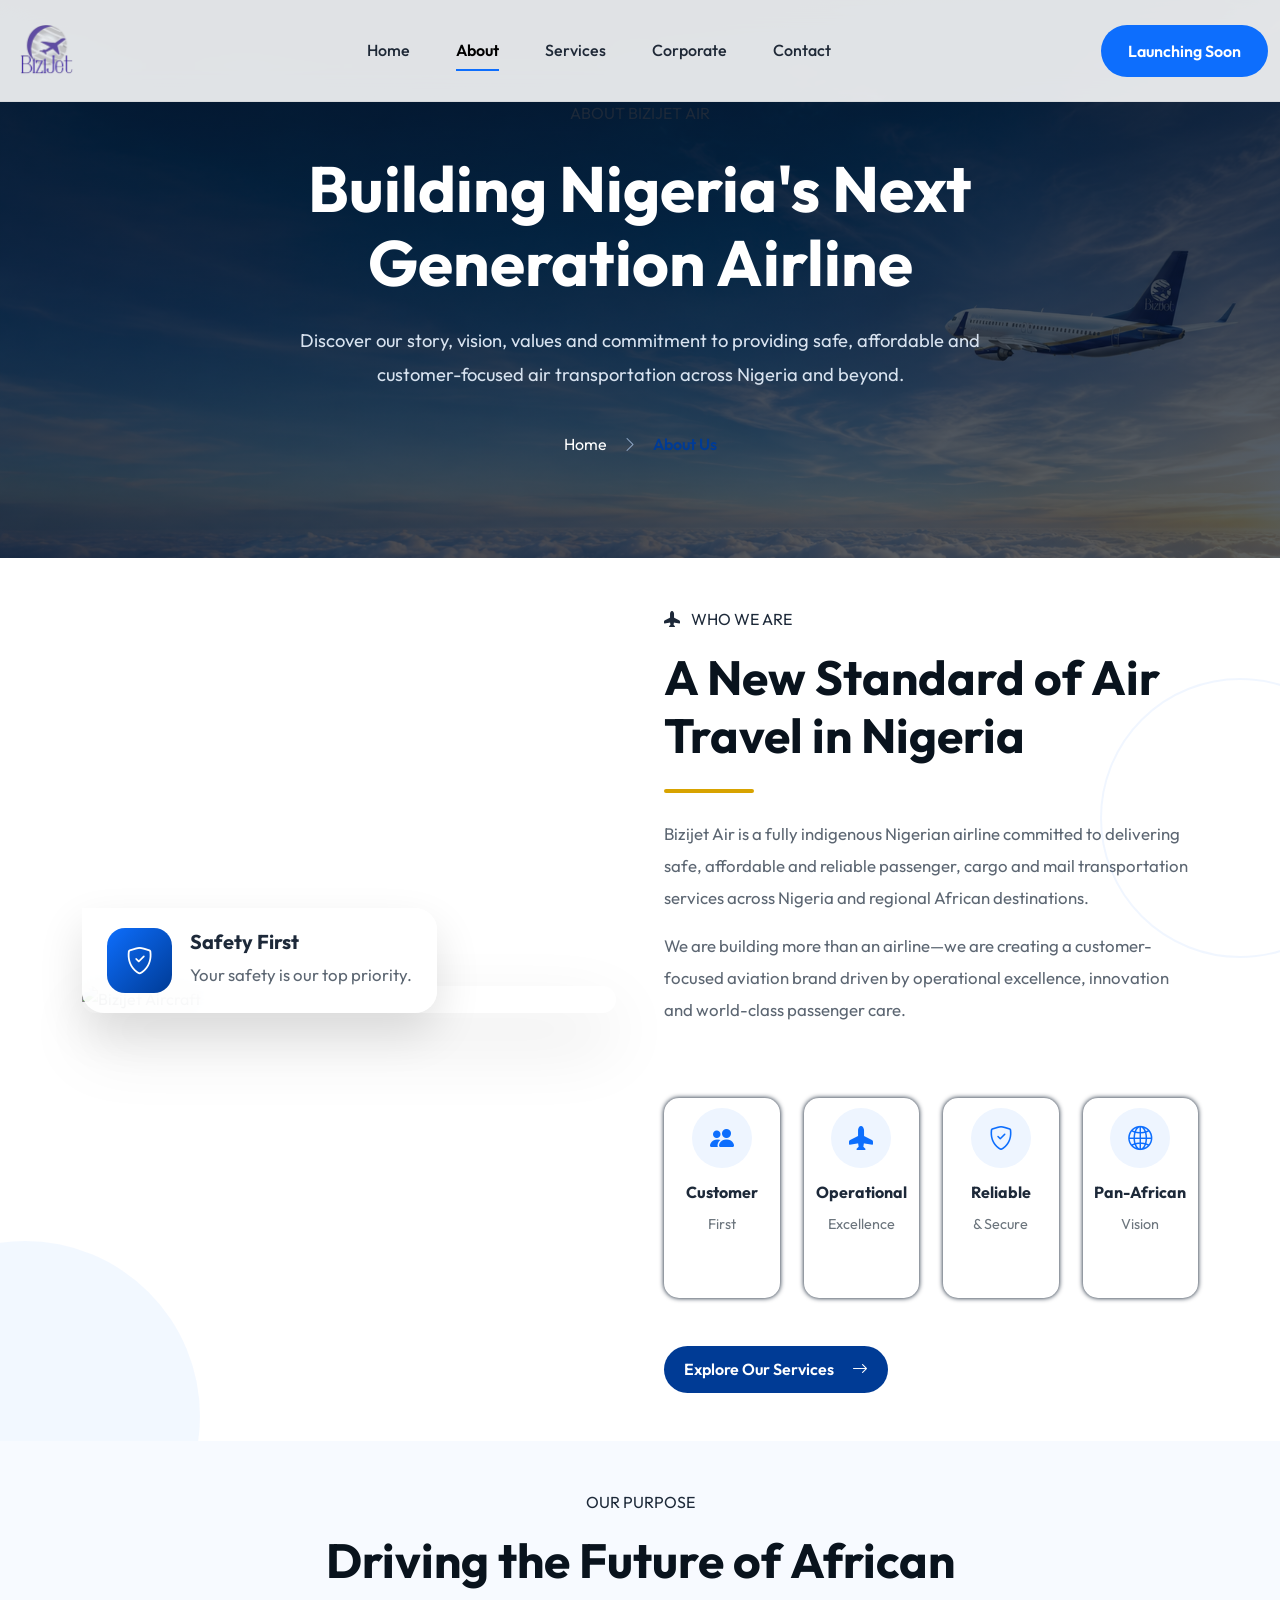
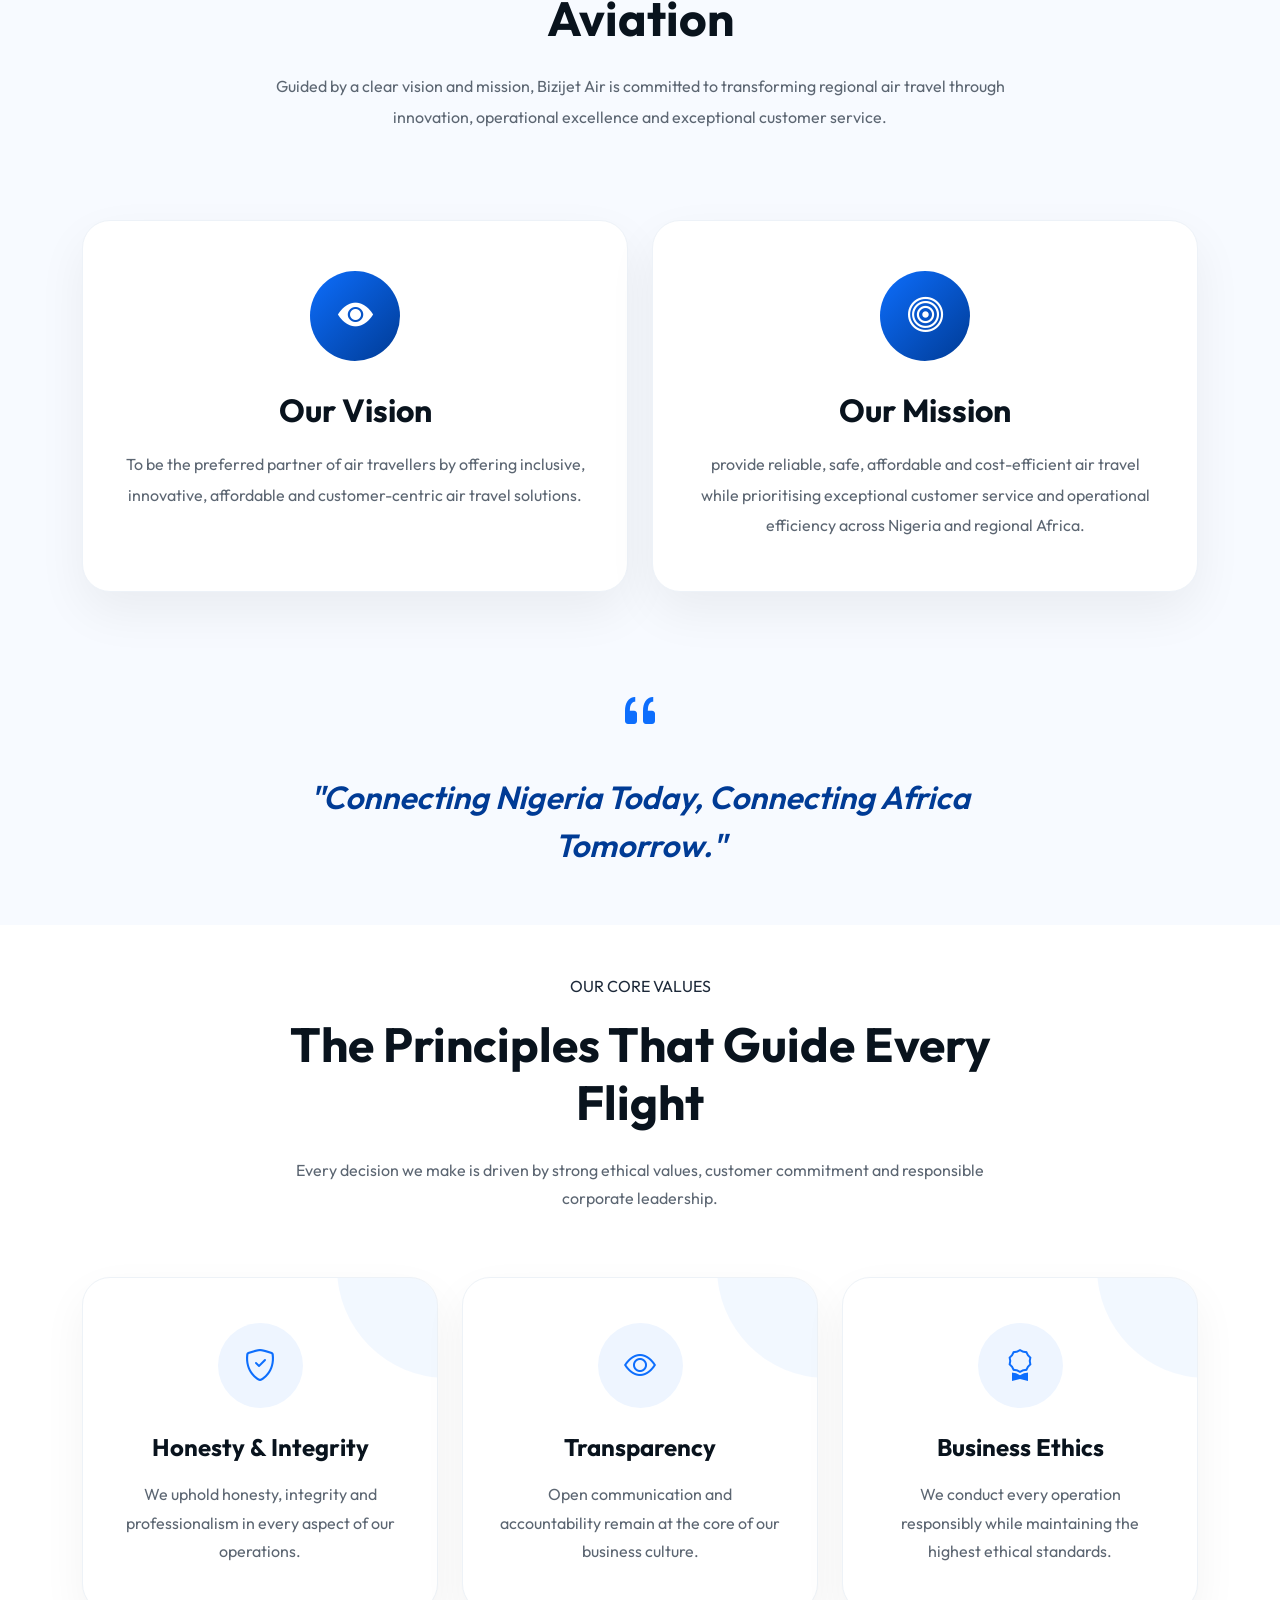
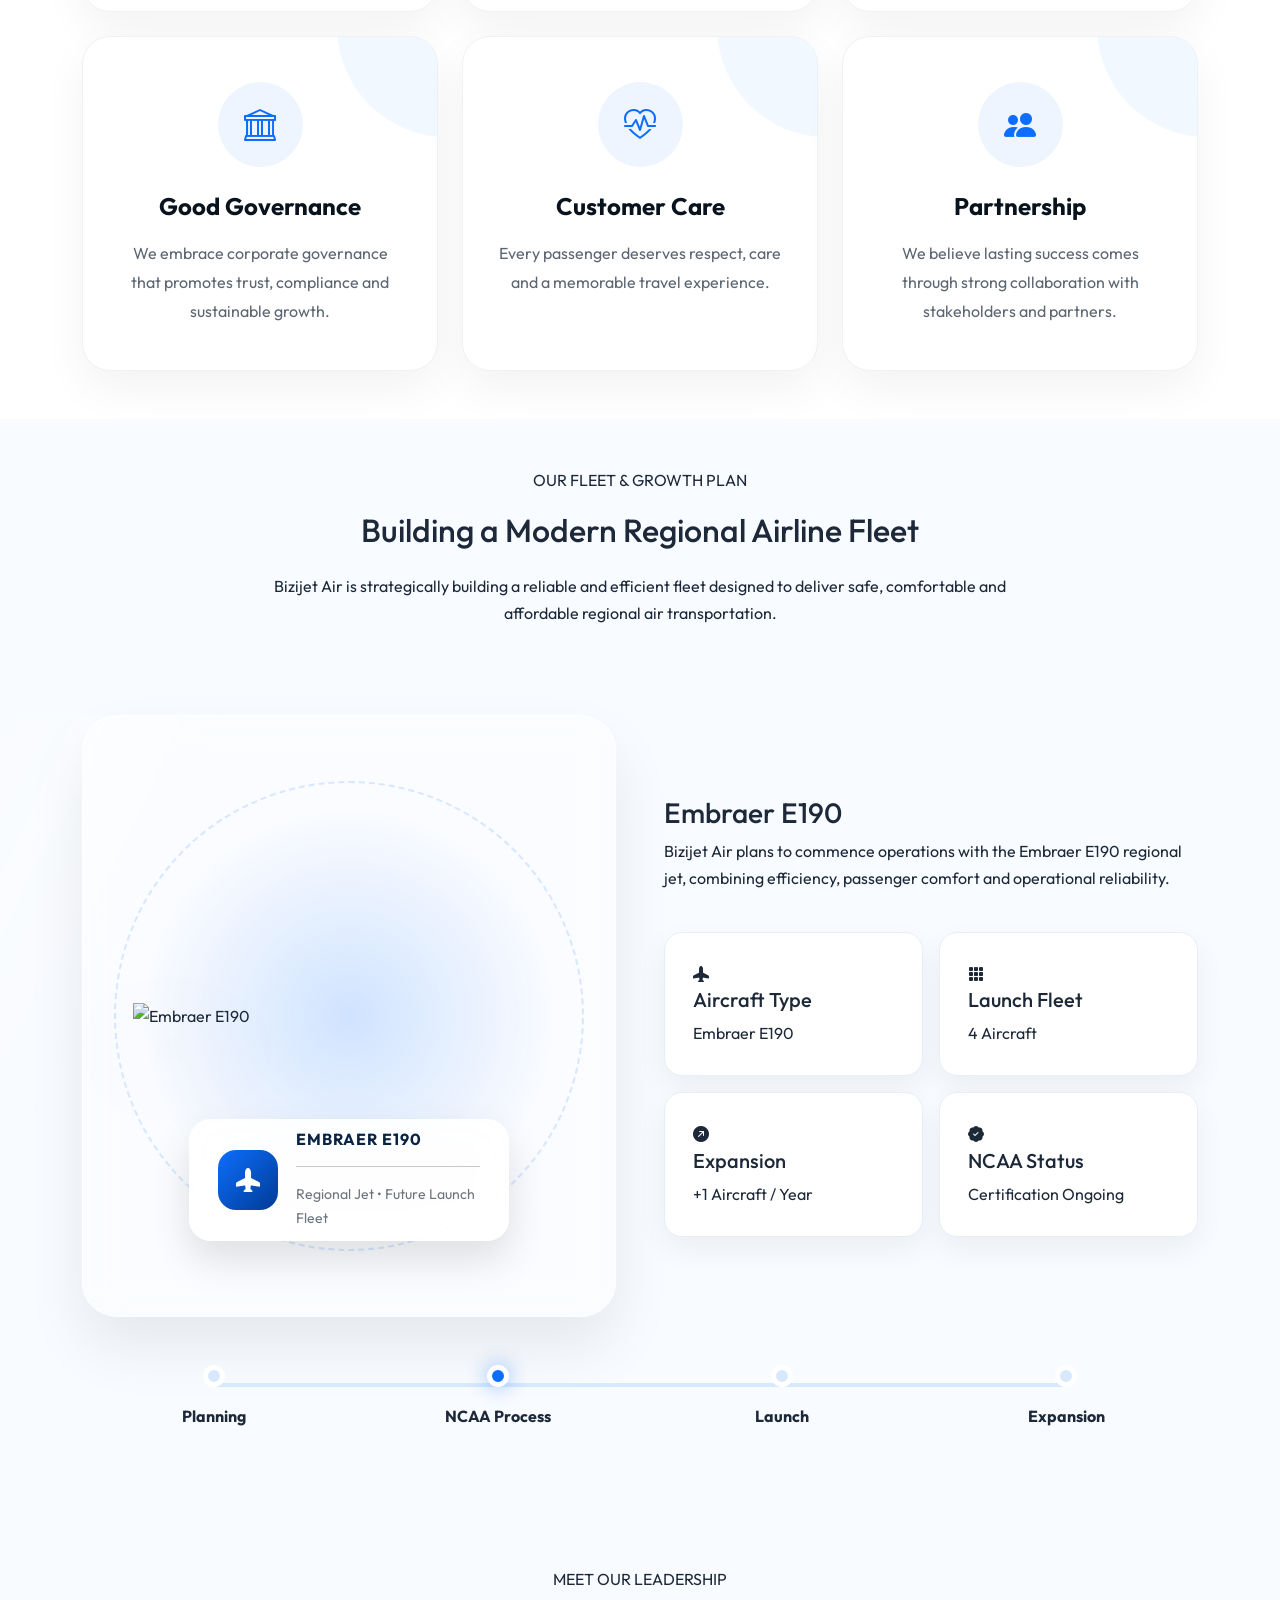
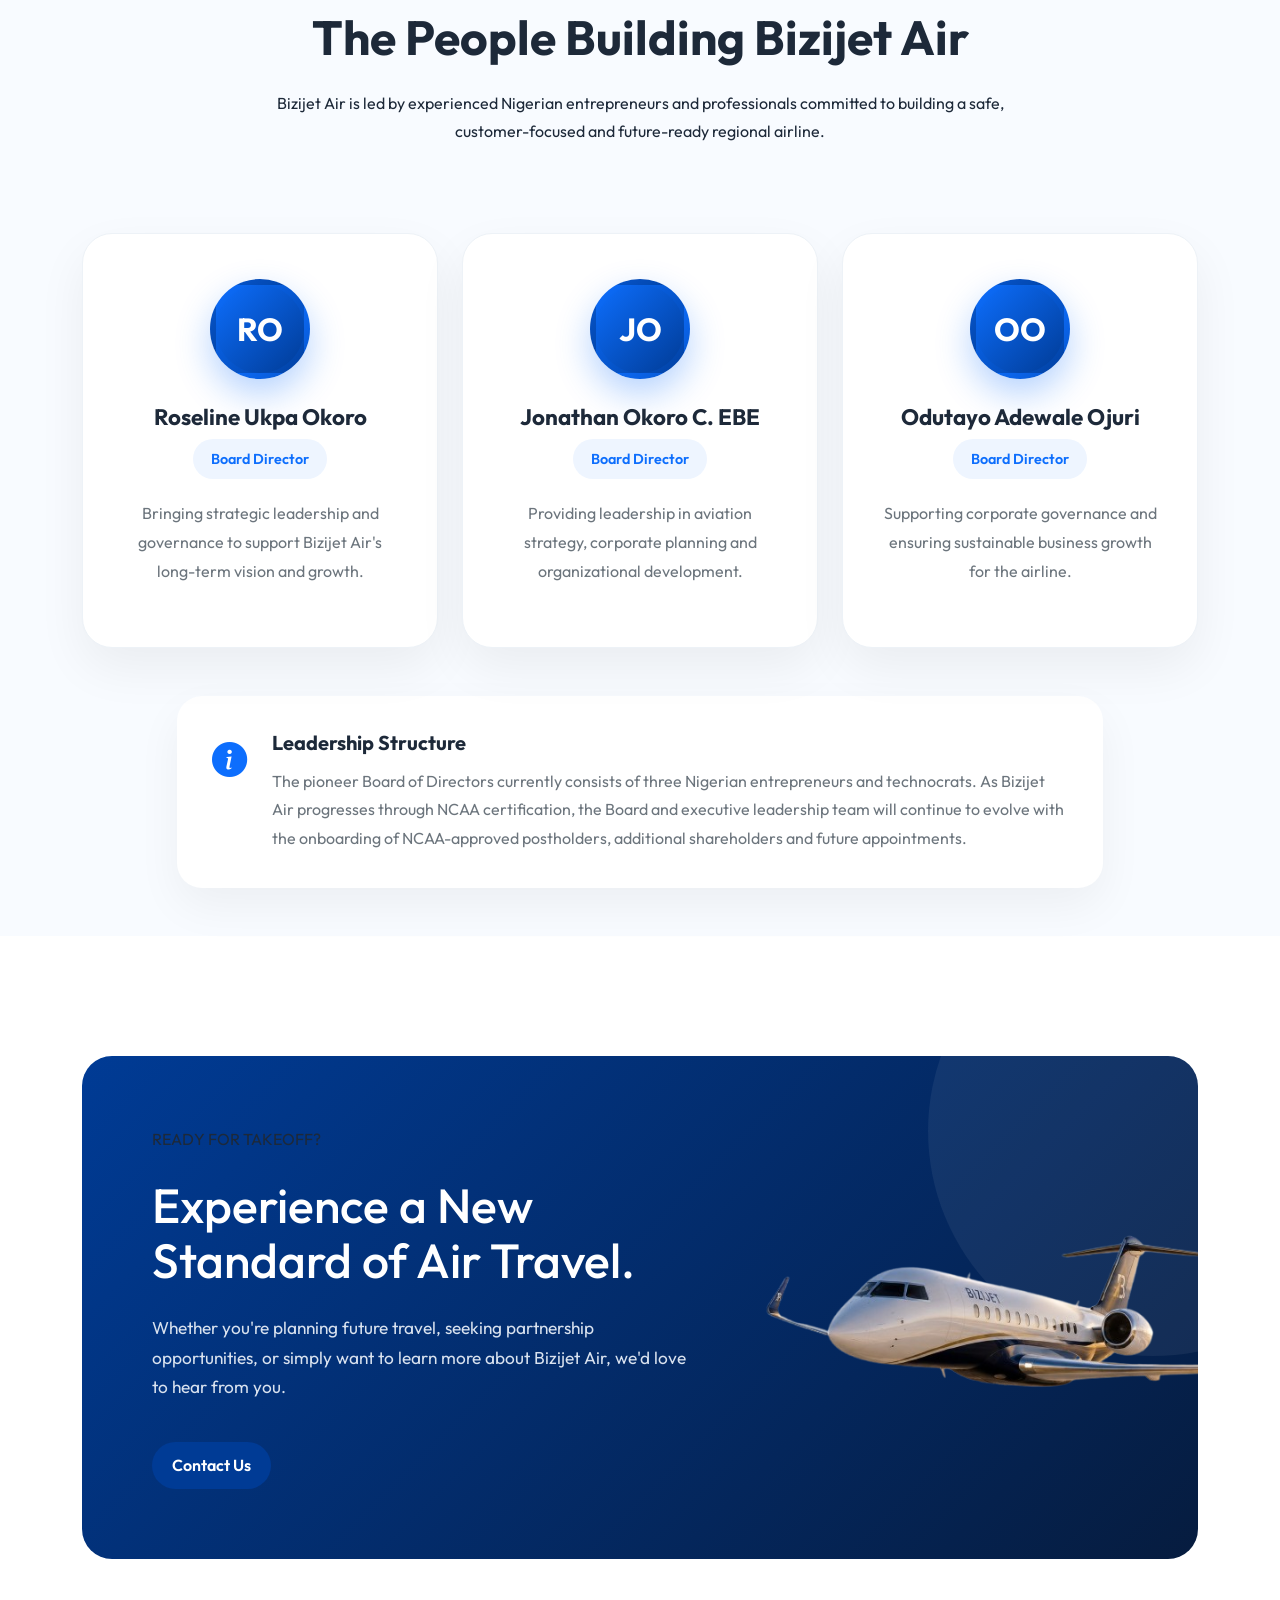
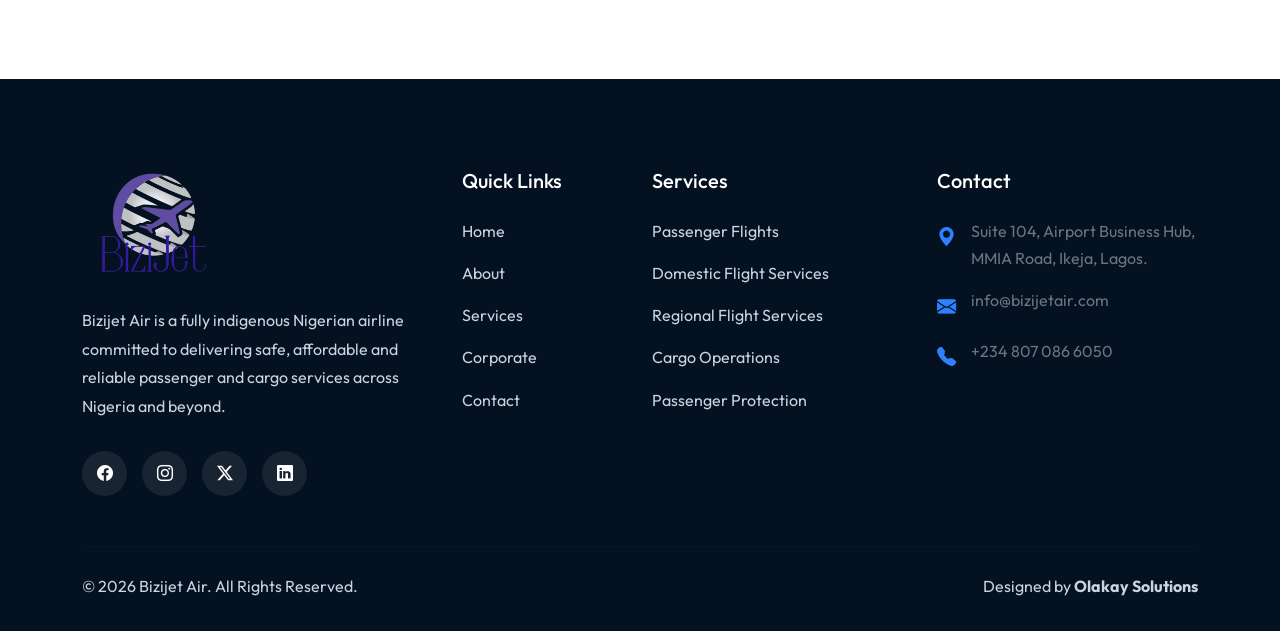
==== about.html @ 7dff2024 "Add files via upload" ====
<!DOCTYPE html>
<html lang="en">
<head>
    <meta charset="UTF-8">
    <meta name="viewport" content="width=device-width, initial-scale=1.0">
    <title>Bizijet Air | About</title>
    <link href="bootstrap-5.3.3-dist/css/bootstrap.min.css" rel="stylesheet">
    <link href="https://fonts.googleapis.com/css2?family=Outfit:wght@300;400;500;600;700;800&display=swap" rel="stylesheet">
    <!-- Bootstrap Icons -->
    <link rel="stylesheet" href="https://cdn.jsdelivr.net/npm/bootstrap-icons@1.13.1/font/bootstrap-icons.min.css">
    <link rel="stylesheet" href="style.css">
</head>
<body>
<nav class="navbar navbar-expand-lg fixed-top bizijet-navbar">
    <div class="container-xxl">

        <a class="navbar-brand" href="index.html">
            <img src="images/logo.png" alt="Bizijet Logo">
        </a>

        <button class="navbar-toggler" type="button" data-bs-toggle="collapse" data-bs-target="#navbarMenu">
            <i class="bi bi-list"></i>
        </button>
        <div class="collapse navbar-collapse"id="navbarMenu">
            <ul class="navbar-nav mx-auto">
                <li class="nav-item">
                    <a class="nav-link"href="index.html">Home</a>
                </li>
                <li class="nav-item">
                    <a class="nav-link active"href="about.html">About</a>
                </li>
                <li class="nav-item">
                    <a class="nav-link"href="services.html">Services</a>
                </li>
                <li class="nav-item">
                    <a class="nav-link"href="corporate.html">Corporate</a>
                </li>
                <li class="nav-item">
                    <a class="nav-link" href="contact.html">Contact</a>
                </li>
            </ul>

            <a href="#"class="btn launch-btn">Launching Soon</a>
        </div>
    </div>
</nav>


    <!--=====================================
        ABOUT HERO
======================================-->

<section class="about-hero">
    <div class="hero-overlay"></div>
    <div class="container">
        <div class="row justify-content-center text-center">
            <div class="col-lg-8">
                <span class="section-tag">ABOUT BIZIJET AIR</span>
                <h1>Building Nigeria's Next Generation Airline</h1>
                <p>Discover our story, vision, values and commitment to providing safe, affordable and customer-focused air transportation across Nigeria and beyond.</p>
                <nav class="breadcrumb-nav">
                    <a href="index.html">Home</a>

                    <span> <i class="bi bi-chevron-right"></i> </span>
                    <span class="active">About Us</span>
                </nav>
            </div>
        </div>
    </div>
</section>

<section class="about-company py-5">
    <div class="container">
        <div class="row align-items-center g-5">

            <!-- Left Image -->

            <div class="col-lg-6">
                <div class="about-image">
                    <img src="images/abt-image.png" class="img-fluid"alt="Bizijet Aircraft">

                    <!-- Floating Card -->

                    <div class="floating-card">
                        <div class="floating-icon">
                            <i class="bi bi-shield-check"></i>
                        </div>
                        <div>
                            <h5>Safety First</h5>
                            <p>Your safety is our top priority.</p>
                        </div>
                    </div>
                </div>
            </div>

            <!-- Right Content -->

            <div class="col-lg-6">
                <span class="section-tag">
                    <i class="bi bi-airplane-fill me-2"></i>
                    WHO WE ARE
                </span>
                <h2 class="mt-3">A New Standard of Air Travel in Nigeria</h2>
                <div class="title-line"></div>
                <p class="mt-4">Bizijet Air is a fully indigenous Nigerian airline committed to delivering safe, affordable and reliable passenger, cargo and mail transportation services across Nigeria and regional African destinations.</p>

                <p>We are building more than an airline—we are creating a customer-focused aviation brand driven by operational excellence, innovation and world-class passenger care.</p>

                <!-- Features -->

                <div class="row mt-5 g-4">
                    <div class="col-6 col-md-3">
                        <div class="mini-feature">
                            <i class="bi bi-people-fill"></i>
                            <h6>Customer</h6>
                            <small>First</small>
                        </div>
                    </div>

                    <div class="col-6 col-md-3">
                        <div class="mini-feature">
                            <i class="bi bi-airplane-fill"></i>
                            <h6>Operational</h6>
                            <small>Excellence</small>
                        </div>
                    </div>

                    <div class="col-6 col-md-3">
                        <div class="mini-feature">
                            <i class="bi bi-shield-check"></i>
                            <h6>Reliable</h6>
                            <small>& Secure</small>
                        </div>
                    </div>

                    <div class="col-6 col-md-3">
                        <div class="mini-feature">
                            <i class="bi bi-globe2"></i>
                            <h6>Pan-African</h6>
                            <small>Vision</small>
                        </div>
                    </div>
                </div>

                <a href="services.html" class="btn-primary mt-5">
                    Explore Our Services
                    <i class="bi bi-arrow-right ms-2"></i> </a>
            </div>
        </div>
    </div>
</section>

<!--=====================================
        VISION & MISSION
======================================-->

<section class="vision-mission py-5">

    <div class="container">

        <!-- Section Heading -->

        <div class="row">
            <div class="col-lg-8 mx-auto text-center">
                <span class="section-tag">OUR PURPOSE </span>
                <h2 class="mt-3">Driving the Future of African Aviation</h2>
                <p class="mt-4">Guided by a clear vision and mission, Bizijet Air is committed to transforming regional air travel through innovation, operational excellence and exceptional customer service.</p>
            </div>
        </div>

        <!-- Cards -->

        <div class="row mt-5 g-4">

            <!-- Vision -->

            <div class="col-lg-6">
                <div class="purpose-card">
                    <div class="purpose-icon">
                        <i class="bi bi-eye-fill"></i>
                    </div>
                    <h3>Our Vision </h3>
                    <p>To be the preferred partner of air travellers by offering inclusive, innovative, affordable and customer-centric air travel solutions.</p>
                </div>
            </div>

            <div class="col-lg-6">
                <div class="purpose-card">
                    <div class="purpose-icon">
                        <i class="bi bi-bullseye"></i>
                    </div>
                    <h3>Our Mission</h3>
                    <p>provide reliable, safe, affordable and cost-efficient air travel while prioritising exceptional customer service and operational efficiency across Nigeria and regional Africa.</p>
                </div>
            </div>
        </div>

        <!-- Quote -->

        <div class="row">
            <div class="col-lg-8 mx-auto">
                <div class="purpose-quote">
                    <i class="bi bi-quote"></i>
                    <h4>"Connecting Nigeria Today, Connecting Africa Tomorrow."</h4>
                </div>
            </div>
        </div>
    </div>
</section>

<!--=====================================
        CORE VALUES
======================================-->

<section class="core-values py-5">
    <div class="container">

        <div class="row">
            <div class="col-lg-8 mx-auto text-center">
                <span class="section-tag">OUR CORE VALUES</span>
                <h2 class="mt-3">The Principles That Guide Every Flight</h2>
                <p class="mt-4">Every decision we make is driven by strong ethical values, customer commitment and responsible corporate leadership. </p>
            </div>
        </div>

        <div class="row g-4 mt-4">

            <div class="col-lg-4 col-md-6">
                <div class="value-card">
                    <div class="value-icon">
                        <i class="bi bi-shield-check"></i>
                    </div>
                    <h4>Honesty & Integrity</h4>
                    <p> We uphold honesty, integrity and professionalism in every aspect of our operations.</p>
                </div>
            </div>

            <div class="col-lg-4 col-md-6">
                <div class="value-card">
                    <div class="value-icon">
                        <i class="bi bi-eye"></i>
                    </div>

                    <h4>Transparency</h4>
                    <p>Open communication and accountability remain at the core of our business culture.</p>
                </div>
            </div>

            <div class="col-lg-4 col-md-6">
                <div class="value-card">
                    <div class="value-icon">
                        <i class="bi bi-award"></i>
                    </div>
                    <h4>Business Ethics </h4>
                    <p>We conduct every operation responsibly while maintaining the highest ethical standards.</p>
                </div>
            </div>

            <div class="col-lg-4 col-md-6">
                <div class="value-card">
                    <div class="value-icon">
                        <i class="bi bi-bank"></i>
                    </div>
                    <h4>Good Governance</h4>
                    <p>We embrace corporate governance that promotes trust, compliance and sustainable growth.</p>
                </div>
            </div>

            <div class="col-lg-4 col-md-6">
                <div class="value-card">
                    <div class="value-icon">
                        <i class="bi bi-heart-pulse"></i>
                    </div>

                    <h4>Customer Care</h4>
                    <p>Every passenger deserves respect, care and a memorable travel experience.</p>
                </div>
            </div>

            <div class="col-lg-4 col-md-6">
                <div class="value-card">
                    <div class="value-icon">
                        <i class="bi bi-people-fill"></i>
                    </div>

                    <h4>Partnership</h4>

                    <p>We believe lasting success comes through strong collaboration with stakeholders and partners.</p>
                </div>
            </div>
        </div>
    </div>
</section>

<!--=====================================
        FLEET & EXPANSION
======================================-->

<section class="fleet-section py-5">

    <div class="container">
        <div class="row">
            <div class="col-lg-8 mx-auto text-center">
                <span class="section-tag">OUR FLEET & GROWTH PLAN</span>
                <h2 class="mt-3">Building a Modern Regional Airline Fleet</h2>
                <p class="mt-4">Bizijet Air is strategically building a reliable and efficient fleet designed to deliver safe, comfortable and affordable regional air transportation.</p>
            </div>
        </div>

        <div class="row align-items-center g-5 mt-4">

            <!-- LEFT -->

            <div class="col-lg-6">
                <div class="fleet-glass">
                    <div class="fleet-image">
                        <img src="images/embraer-e190.jpg" class="img-fluid" alt="Embraer E190">
                        <div class="fleet-badge">
                            <div class="badge-icon">
                                <i class="bi bi-airplane-fill"></i>
                            </div>
                            <div>
                                <h5>EMBRAER E190</h5>
                                <hr>
                                <span>Regional Jet • Future Launch Fleet</span>
                            </div>
                        </div>
                    </div>
                </div>
            </div>



            <!-- RIGHT -->

            <div class="col-lg-6">
                <h3 class="fleet-title">Embraer E190</h3>

                <p>Bizijet Air plans to commence operations with the
                    Embraer E190 regional jet, combining efficiency,
                    passenger comfort and operational reliability.</p>

                <div class="row g-3 mt-4">

                    <!-- Card -->

                    <div class="col-6">
                        <div class="fleet-card">
                            <i class="bi bi-airplane-fill"></i>
                            <h5>Aircraft Type</h5>
                            <span>Embraer E190</span>
                        </div>
                    </div>

                    <div class="col-6">
                        <div class="fleet-card">
                            <i class="bi bi-grid-3x3-gap-fill"></i>
                            <h5>Launch Fleet</h5>
                            <span>4 Aircraft</span>
                        </div>
                    </div>

                    <div class="col-6">
                        <div class="fleet-card">
                            <i class="bi bi-arrow-up-right-circle-fill"></i>
                            <h5>Expansion</h5>
                            <span>+1 Aircraft / Year</span>
                        </div>
                    </div>

                    <div class="col-6">
                        <div class="fleet-card">
                            <i class="bi bi-patch-check-fill"></i>
                            <h5>NCAA Status</h5>
                            <span>Certification Ongoing</span>
                        </div>
                    </div>
                </div>
            </div>
        </div>

        <!-- Timeline -->

        <div class="fleet-timeline mt-5">
            <div class="timeline-item">
                <div class="timeline-dot"></div>
                <h6>Planning</h6>
            </div>

            <div class="timeline-item">
                <div class="timeline-dot active"></div>
                <h6>NCAA Process</h6>
            </div>

            <div class="timeline-item">
                <div class="timeline-dot"></div>
                <h6>Launch</h6>
            </div>

            <div class="timeline-item">
                <div class="timeline-dot"></div>
                <h6>Expansion</h6>
            </div>
        </div>
    </div>
</section>

<!--=====================================
        LEADERSHIP TEAM
======================================-->

<section class="leadership-section py-5">
    <div class="container">

        <div class="row">
            <div class="col-lg-8 mx-auto text-center">
                <span class="section-tag">MEET OUR LEADERSHIP</span>
                <h2 class="mt-3">The People Building Bizijet Air</h2>

                <p class="mt-4">Bizijet Air is led by experienced Nigerian entrepreneurs and professionals committed to building a safe, customer-focused and future-ready regional airline.</p>
            </div>

        </div>

        <div class="row mt-5 g-4">

            <!-- Director 1 -->

            <div class="col-lg-4 col-md-6">
                <div class="leader-card">
                    <div class="leader-avatar">RO</div>
                    <h4>Roseline Ukpa Okoro</h4>
                    <span>Board Director</span>
                    <p>Bringing strategic leadership and governance to support Bizijet Air's long-term vision and growth.</p>
                </div>
            </div>

            <!-- Director 2 -->

            <div class="col-lg-4 col-md-6">
                <div class="leader-card">
                    <div class="leader-avatar"> JO </div>
                    <h4>Jonathan Okoro C. EBE</h4>
                    <span>Board Director</span>
                    <p>Providing leadership in aviation strategy, corporate planning and organizational development.</p>
                </div>
            </div>

            <!-- Director 3 -->

            <div class="col-lg-4 col-md-6 mx-md-auto">
                <div class="leader-card">
                    <div class="leader-avatar">OO</div>
                    <h4>Odutayo Adewale Ojuri</h4>
                    <span>Board Director</span>
                    <p>Supporting corporate governance and ensuring sustainable business growth for the airline.</p>
                </div>
            </div>
        </div>

        <!-- Bottom Note -->

        <div class="row mt-5">
            <div class="col-lg-10 mx-auto">
                <div class="leadership-note">
                    <i class="bi bi-info-circle-fill"></i>
                    <div>
                        <h5>Leadership Structure</h5>
                        <p>The pioneer Board of Directors currently consists of three Nigerian entrepreneurs and technocrats. As Bizijet Air progresses through NCAA certification, the Board and executive leadership team will continue to evolve with the onboarding of NCAA-approved postholders, additional shareholders and future appointments.</p>
                    </div>
                </div>
            </div>
        </div>
    </div>
</section>

<!--=====================================
        CTA
======================================-->

<section class="cta-section">
    <div class="container">
        <div class="cta-box">
            <div class="row align-items-center gy-5">
                <div class="col-lg-7">
                    <span class="section-tag"> READY FOR TAKEOFF?</span>

                    <h2>Experience a New Standard of Air Travel. </h2>

                    <p> Whether you're planning future travel, seeking partnership opportunities, or simply want to learn more about Bizijet Air, we'd love to hear from you.</p>

                    <div class="cta-buttons">
                        <a href="contact.html" class="btn-primary">Contact Us</a>
                    </div>
                </div>

                <div class="col-lg-5 text-center">
                    <img src="images/149201-removebg-preview.png" class="img-fluid cta-plane"alt="Bizijet Aircraft">
                </div>
            </div>
        </div>
    </div>
</section>

<!--=====================================
        FOOTER
======================================-->

<footer class="footer">
    <div class="container">
        <div class="row gy-5">
            <div class="col-lg-4">
                <img src="images/logo.png"class="footer-logo" alt="Bizijet Air">
                <p class="mt-4">
                    Bizijet Air is a fully indigenous Nigerian airline
                    committed to delivering safe, affordable and reliable
                    passenger and cargo services across Nigeria and beyond.
                </p>

                <div class="social-links">
                    <a href="#"><i class="bi bi-facebook"></i></a>
                    <a href="#"><i class="bi bi-instagram"></i></a>
                    <a href="#"><i class="bi bi-twitter-x"></i></a>
                    <a href="#"><i class="bi bi-linkedin"></i></a>
                </div>
            </div>



            <!-- Quick Links -->

            <div class="col-lg-2 col-md-6">
                <h5>Quick Links</h5>
                <ul>
                    <li><a href="index.html">Home</a></li>
                    <li><a href="about.html">About</a></li>
                    <li><a href="services.html">Services</a></li>
                    <li><a href="corporate.html">Corporate</a></li>
                    <li><a href="contact.html">Contact</a></li>
                </ul>
            </div>

            <div class="col-lg-3 col-md-6">
                <h5>Services</h5>
                <ul>
                    <li><a href="services.html#passengerFlights">Passenger Flights</a></li>
                    <li><a href="services.html#domesticRoutes">Domestic Flight Services</a></li>
                    <li><a href="services.html#regionalRoutes">Regional Flight Services</a></li>
                    <li><a href="services.html#cargoOperations">Cargo Operations</a></li>
                    <li><a href="services.html#passengerProtection">Passenger Protection</a></li>
                </ul>
            </div>

            <div class="col-lg-3">
                <h5>Contact</h5>
                <ul class="contact-list">
                    <li> <i class="bi bi-geo-alt-fill"></i> Suite 104, Airport Business Hub, MMIA Road, Ikeja, Lagos. </li>
                    <li> <i class="bi bi-envelope-fill"></i> info@bizijetair.com</li>
                    <li> <i class="bi bi-telephone-fill"></i>+234 807 086 6050</li>
                </ul>
            </div>
        </div>

        <hr>

        <div class="footer-bottom">
            <p>© 2026 Bizijet Air. All Rights Reserved.</p>
            <p>Designed by <strong>Olakay Solutions</strong> </p>
        </div>
    </div>
</footer>


    <script src="bootstrap-5.3.3-dist/js/bootstrap.bundle.min.js"></script>
</body>
</html>
---- style.css ----
/*=====================================
        GOOGLE FONT
======================================*/

@import url('https://fonts.googleapis.com/css2?family=Outfit:wght@100..900&display=swap');

/*=====================================
        RESET
======================================*/

*{
    margin:0;
    padding:0;
    box-sizing:border-box;
}

html{
    scroll-behavior:smooth;
}

body{
    font-family:'Outfit',sans-serif;
    background:#ffffff;
    color:#1d2939;
    line-height:1.7;
    overflow-x:hidden;
}

/*=========================
        NAVBAR
==========================*/

.bizijet-navbar{

    background:rgba(255,255,255,.88);

    backdrop-filter:blur(16px);

    border-bottom:1px solid rgba(0,0,0,.05);

    padding:18px 0;

    transition:.35s;

    z-index:9999;

}

/*=========================
        LOGO
==========================*/

.navbar-brand img{

    height:55px;

}

/*=========================
        LINKS
==========================*/

.navbar-nav{

    gap:10px;

}

.nav-link{

    position:relative;

    color:#1f2937;

    font-weight:500;

    padding:12px 18px !important;

    transition:.3s;

}

.nav-link:hover{

    color:#0d6efd;

}

/* underline */

.nav-link::after{

    content:"";

    position:absolute;

    left:18px;

    bottom:5px;

    width:0;

    height:2px;

    background:#0d6efd;

    transition:.3s;

}

.nav-link:hover::after,

.nav-link.active::after{

    width:calc(100% - 36px);

}

.nav-link.active{

    color:#0d6efd;

    font-weight:600;

}

/*=========================
        BUTTON
==========================*/

.launch-btn{

    padding:13px 26px;

    border-radius:50px;

    background:#0d6efd;

    color:#fff;

    font-weight:600;

    transition:.3s;

}

.launch-btn:hover{

    background:#0b5ed7;

    color:#fff;

    transform:translateY(-2px);

}

/*=========================
        TOGGLER
==========================*/

.navbar-toggler{

    border:none;

    box-shadow:none !important;

    padding:0;

}

.navbar-toggler i{

    font-size:2rem;

    color:#0d6efd;

}

/*=========================
        MOBILE
==========================*/

@media(max-width:991px){

.navbar-collapse{

    margin-top:20px;

    background:#fff;

    border-radius:22px;

    padding:20px;

    box-shadow:0 20px 50px rgba(0,0,0,.08);

}
.nav-link.active {
    color:#0d6efd;
    border-radius:12px;
    font-weight:600;
    text-decoration: underline;
    text-underline-offset: 5px;
    text-decoration-color: #003b95;
}

.navbar-nav{

    gap:0;

}

.nav-link{

    padding:16px 0 !important;

    border-bottom:1px solid #edf2f7;

}

.nav-link::after{

    display:none;

}

.launch-btn{

    width:100%;

    margin-top:20px;

    text-align:center;

}

}

img{
    max-width:100%;
    display:block;
}

a{
    text-decoration:none;
}

ul{
    list-style:none;
}

button{
    font-family:inherit;
    cursor:pointer;
    border:none;
    background:none;
}

section{
    padding:100px 8%;
}

.container{
    width:min(1200px,100%);
    margin:auto;
}

/*=====================================
        VARIABLES
======================================*/

:root{

    --primary:#003b95;
    --secondary:#0ea5e9;
    --accent:#ffb703;

    --dark:#09131d;
    --text:#5c6672;
    --white:#ffffff;

    --border:#e7e7e7;

    --shadow:
    0 15px 40px rgba(0,0,0,.08);

    --radius:18px;

    --transition:.35s ease;

}

/*=====================================
        BUTTONS
======================================*/

.btn-primary{

    display:inline-flex;
    align-items:center;
    justify-content:center;

    padding:10px 20px;

    background:var(--primary);

    color:var(--white);

    border-radius:50px;

    font-weight:600;

    transition:var(--transition);

}

.btn-primary:hover{

    background:var(--secondary);

    transform:translateY(-3px);

}

.btn-secondary{

    display:inline-flex;

    align-items:center;

    justify-content:center;

    padding:10px 20px;

    border:2px solid white;

    color:white;

    border-radius:50px;

    font-weight:600;

    transition:.35s;

}

.btn-secondary:hover{

    background:white;

    color:var(--primary);

}

/*=====================================
        HERO
======================================*/

.hero{

    max-height:100vh;

    background:url("images/hero.png") center/cover no-repeat;

    position:relative;

    display:flex;

    align-items:center;

}

.hero-overlay{

    position:absolute;

    inset:0;

    background:linear-gradient(
        90deg,
        rgba(3,15,33,.88),
        rgba(3,15,33,.45)
    );

}

.hero .container{

    position:relative;

    z-index:5;

}

.hero-content{

    max-width:700px;

}

.hero-tag{

    display:inline-block;

    padding:10px 18px;

    background:rgba(255,255,255,.12);

    backdrop-filter:blur(12px);

    border:1px solid rgba(255,255,255,.15);

    border-radius:50px;

    color:white;

    margin-bottom:28px;

    font-size:.9rem;

}

.hero h1{

    color:white;

    font-size:4.5rem;

    line-height:1.05;

    margin-bottom:25px;

    font-weight:800;

}

.hero p{

    color:#d9d9d9;

    max-width:600px;

    margin-bottom:40px;

    font-size:1.1rem;

}

.hero-buttons{

    display:flex;

    gap:18px;

    margin-bottom:55px;

}

.hero-features{

    display:flex;

    flex-wrap:wrap;

    gap:18px;

}

.feature{

    display:flex;

    align-items:center;

    gap:10px;

    background:rgba(255,255,255,.08);

    backdrop-filter:blur(15px);

    border:1px solid rgba(255,255,255,.15);

    color:white;

    padding:14px 20px;

    border-radius:50px;

}

.feature i{

    color:var(--accent);

    font-size:1rem;

}

/*=====================================
        RESPONSIVE
======================================*/

@media(max-width:991px){

    .nav-links{

        display:none;

    }

    .nav-btn{

        display:none;

    }

    .menu-btn{

        display:block;

    }

    .hero h1{

        font-size:3.2rem;

    }

    section{

        padding:80px 6%;

    }

}

@media(max-width:768px){

    .hero{

        text-align:center;

    }

    .hero-content{

        margin:auto;

    }

    .hero-buttons{

        justify-content:center;

        flex-wrap:wrap;

    }

    .hero-features{

        justify-content:center;

    }

    .hero h1{

        font-size:2.6rem;

    }

}

/*=====================================
        WHY CHOOSE US
======================================*/

.why-us{
    background:#f8fbff;
}

.section-heading{

    text-align:center;

    max-width:700px;

    margin:auto;

    margin-bottom:70px;

}

.section-heading h2{

    font-size:2.6rem;

    margin:18px 0;

    color:var(--dark);

}

.section-heading p{

    color:var(--text);

}

.why-grid{

    display:grid;

    grid-template-columns:repeat(4,1fr);

    gap:30px;

}

.why-card{

    background:rgba(255,255,255,.65);

    backdrop-filter:blur(18px);

    -webkit-backdrop-filter:blur(18px);

    border:1px solid rgba(255,255,255,.3);

    padding:40px 30px;

    border-radius:20px;

    text-align:center;

    box-shadow:0 15px 40px rgba(0,0,0,.05);

    transition:.35s;

}

.why-card:hover{

    transform:translateY(-12px);

    box-shadow:0 20px 50px rgba(0,0,0,.12);

}

.why-icon{

    width:80px;
    height:80px;

    margin:auto;
    margin-bottom:30px;

    border-radius:18px;

    background:rgba(13,110,253,.08);

    backdrop-filter:blur(18px);

    -webkit-backdrop-filter:blur(18px);

    border:1px solid rgba(13,110,253,.15);

    display:flex;
    justify-content:center;
    align-items:center;

}

.why-icon i{

    font-size:2rem;

    color:var(--primary);

}

.why-card h3{

    margin-bottom:15px;

    color:var(--dark);

}

.why-card p{

    color:var(--text);

    font-size:.95rem;

}

@media(max-width:991px){

    .why-grid{

        grid-template-columns:repeat(2,1fr);

    }

}

@media(max-width:600px){

    .why-grid{

        grid-template-columns:1fr;

    }

    .section-heading h2{

        font-size:2rem;

    }

}

/*=====================================
        SERVICES
======================================*/

.services{

    background:#f8fbff;

}

.service-box{

    position:relative;

}

.service-box img{

    width:100%;

    height:260px;

    object-fit:cover;

    border-radius:18px;

    transition:.6s;

}

.service-content{

    width:88%;

    margin:auto;

    background:white;

    margin-top:-55px;

    position:relative;

    z-index:5;

    padding:35px;

    border-radius:18px;

    box-shadow:0 15px 40px rgba(0,0,0,.08);

    transition:.4s;

}

.service-box:hover img{

    transform:scale(1.05);

}

.service-box:hover .service-content{

    transform:translateY(-8px);

}

.service-content h3{

    margin-bottom:18px;

    color:var(--dark);

}

.service-content p{

    color:var(--text);

    margin-bottom:22px;

}

.service-content a{

    display:inline-flex;

    align-items:center;

    gap:8px;

    color:var(--primary);

    font-weight:600;

    transition:.3s;

}
.service-image-wrapper {
        margin-inline: none;
    }

@media(max-width: 576px) {
    .service-box img{
        width: 100%;
        height:260px;
        object-fit:cover;
        border-radius: 0px;
        transition:.6s;
    }
    .service-box:hover img{
        transform:scale(1.05);
    }
    .service-box:hover .service-content{
        transform:translateY(-8px);
    }
    /* .service-image-wrapper {
        margin-inline: -12px;
    } */

}

.service-content a:hover{
    gap:16px;
}

.service-content i{

    transition:.3s;

}

/*=====================================
        WORK PROGRESS
======================================*/

.work-progress{

    background:linear-gradient(135deg,#07162b,#003b95);

    color:white;

}

.work-progress .section-heading h2{

    color:white;

}

.work-progress .section-heading p{

    color:#d6dce6;

}

.progress-card{

    background:rgba(255,255,255,.08);

    border:1px solid rgba(255,255,255,.1);

    backdrop-filter:blur(15px);

    border-radius:22px;

    padding:35px;

    text-align:center;

    transition:.35s;

    height:100%;

}

.progress-card:hover{

    transform:translateY(-10px);

    background:rgba(255,255,255,.12);

}

.progress-icon{

    width:75px;

    height:75px;

    margin:auto;

    margin-bottom:25px;

    border-radius:50%;

    display:flex;

    justify-content:center;

    align-items:center;

    font-size:2rem;

}

.completed .progress-icon{

    background:#198754;

    color:white;

}

.active .progress-icon{

    background:#ffc107;

    color:#111;

}

.future .progress-icon{

    background:#0d6efd;

    color:white;

}

.progress-card h4{

    margin-bottom:15px;

    font-size:1.3rem;

}

.progress-card p{

    color:#d7dce4;

    font-size:.95rem;

}

/*=====================================
        ROUTES
======================================*/

.routes{

    background:#fff;

}

.routes h2{

    font-size:2.6rem;

    color:var(--dark);

}

.routes p{

    color:var(--text);

}

.route-tags{

    display:flex;

    flex-wrap:wrap;

    gap:15px;

}

.route-tags span{

    background:#eef5ff;

    color:var(--primary);

    padding:12px 22px;

    border-radius:50px;

    font-weight:600;

    transition:.35s;

    cursor:pointer;

}

.route-tags span:hover{

    background:var(--primary);

    color:white;

}

.coming-soon{

    display:flex;

    flex-direction:column;

    gap:18px;

}

.coming-soon div{

    display:flex;

    align-items:center;

    gap:15px;

    font-size:1.05rem;

    font-weight:600;

}

.coming-soon i{

    width:50px;

    height:50px;

    display:flex;

    align-items:center;

    justify-content:center;

    border-radius:50%;

    background:#eef5ff;

    color:var(--primary);

    font-size:1.3rem;

}

.map-image{

    max-width:500px;

    transition:.6s;

}

.map-image:hover{

    transform:scale(1.04);

}
.map-wrapper{

position:relative;

}

.dot{

position:absolute;

width:12px;

height:12px;

background:#0d6efd;

border-radius:50%;

box-shadow:

0 0 20px #0d6efd;

animation:pulse 2s infinite;

}
.lagos{

left:22%;

bottom:18%;

}

.abuja{

left:47%;

bottom:40%;

}

.kano{

right:27%;

top:20%;

}

.route-line{

position:absolute;

height:2px;

background:#0d6efd;

transform:rotate(18deg);

}
@keyframes moveLine{

to{

background-position:200%;

}

}

/*=====================================
    PASSENGER PROTECTION
======================================*/

.passenger-protection{

    padding:120px 0;

    background:linear-gradient(135deg,#031225,#08294b);

    overflow:hidden;

    position:relative;

}

.passenger-protection::before{

    content:"";

    position:absolute;

    width:600px;

    height:600px;

    background:#0d6efd;

    filter:blur(180px);

    opacity:.12;

    right:-250px;

    top:-250px;

}

.passenger-protection h2{

    font-size:3.2rem;

    color:#fff;

    font-weight:700;

    line-height:1.15;

}

.passenger-protection h2 span{

    color:#2f80ff;

}

.passenger-protection .lead{

    color:#cfd8e3;

    font-size:1.15rem;

    margin-bottom:45px;

}

.protection-item{

    display:flex;

    align-items:flex-start;

    gap:25px;

    margin-bottom:35px;

}

.protection-icon{

    width:75px;

    height:75px;

    flex-shrink:0;

    border-radius:22px;

    display:flex;

    justify-content:center;

    align-items:center;

    background:rgba(255,255,255,.08);

    backdrop-filter:blur(20px);

    border:1px solid rgba(255,255,255,.08);

    transition:.35s;

}

.protection-icon i{

    color:#2f80ff;

    font-size:1.9rem;

}

.protection-item:hover .protection-icon{

    transform:translateY(-6px);

    background:rgba(47,128,255,.15);

}

.protection-item h5{

    color:#fff;

    font-size:1.35rem;

    margin-bottom:8px;

}

.protection-item p{

    color:#bfc9d5;

    margin-bottom:0;

}

.passenger-protection .btn-primary{

    margin-top:15px;

    padding:18px 38px;

}

.passenger-protection .btn-primary i{

    transition:.35s;

}

.passenger-protection .btn-primary:hover i{

    transform:translateX(8px);

}

/*===============================
        RIGHT SIDE
================================*/

.shield-wrapper{

    position:relative;

    display:flex;

    justify-content:center;

    align-items:center;

    min-height:650px;

}

.shield-image{

    width:380px;

    z-index:5;

    animation:float 4s ease-in-out infinite;

    filter:drop-shadow(0 0 30px rgba(47,128,255,.35));

}

/*===============================
      FLOATING BADGES
================================*/

.floating{

    position:absolute;

    width:120px;

    height:120px;

    border-radius:50%;

    background:rgba(255,255,255,.06);

    backdrop-filter:blur(20px);

    border:1px solid rgba(255,255,255,.08);

    display:flex;

    flex-direction:column;

    justify-content:center;

    align-items:center;

    text-align:center;

    transition:.35s;

}

.floating:hover{

    transform:scale(1.08);

}

.floating i{

    color:#2f80ff;

    font-size:2rem;

    margin-bottom:10px;

}

.floating span{

    color:#fff;

    font-size:.85rem;

    font-weight:600;

    line-height:1.3;

}

/*===============================
      POSITIONS
================================*/

.top-left{

    left:20px;

    top:70px;

}

.top-right{

    right:20px;

    top:70px;

}

.bottom-left{

    left:0;

    bottom:80px;

}

.bottom-right{

    right:0;

    bottom:80px;

}

/*===============================
      SHIELD GLOW
================================*/

.shield-wrapper::before{

    content:"";

    position:absolute;

    width:450px;

    height:450px;

    border-radius:50%;

    background:radial-gradient(circle,
    rgba(47,128,255,.28),
    transparent 70%);

    animation:pulseGlow 4s infinite;

}

/*===============================
        ANIMATIONS
================================*/

@keyframes float{

    0%{

        transform:translateY(0px);

    }

    50%{

        transform:translateY(-15px);

    }

    100%{

        transform:translateY(0px);

    }

}

@keyframes pulseGlow{

    0%{

        transform:scale(.95);

        opacity:.4;

    }

    50%{

        transform:scale(1.08);

        opacity:.8;

    }

    100%{

        transform:scale(.95);

        opacity:.4;

    }

}

/*===============================
        RESPONSIVE
================================*/

@media(max-width:991px){

    .shield-wrapper{

        min-height:500px;

        margin-top:50px;

    }

    .shield-image{

        width:280px;

    }

    .floating{

        width:90px;

        height:90px;

    }

    .floating span{

        display:none;

    }

}

@media(max-width:768px){

    .passenger-protection h2{

        font-size:2.4rem;

    }

    .protection-item{

        gap:18px;

    }

}

/*=====================================
        CTA
======================================*/

.cta-section{

    padding:120px 0;

    background:#ffffff;

}

.cta-box{

    background:
    linear-gradient(
        135deg,
        #003b95,
        #061c3f
    );

    border-radius:30px;

    padding:70px;

    overflow:hidden;

    position:relative;

}

.cta-box::before{

    content:"";

    position:absolute;

    width:450px;

    height:450px;

    border-radius:50%;

    background:rgba(255,255,255,.06);

    right:-180px;

    top:-150px;

}

.cta-box h2{

    color:white;

    font-size:3rem;

    line-height:1.15;

    margin:25px 0;

}

.cta-box p{

    color:#d9e2ef;

    font-size:1.08rem;

    max-width:550px;

    margin-bottom:40px;

}

.cta-buttons{

    display:flex;

    gap:20px;

    flex-wrap:wrap;

}

.cta-buttons .btn-secondary{

    border-color:white;

}

.cta-plane{
    max-width:560px;
    animation:floatPlane 5s ease-in-out infinite;
    transform: translateX(20px);
}

@keyframes floatPlane{

    0%{
        transform:translateY(0);
    }

    50%{
        transform:translateY(-18px);
    }

    100%{
        transform:translateY(0);
    }

}

@media(max-width:991px){

    .cta-box{

        padding:50px 35px;

        text-align:center;

    }

    .cta-buttons{

        justify-content:center;

    }

    .cta-box h2{

        font-size:2.3rem;

    }

}

/*=====================================
        FOOTER
======================================*/

.footer{

    background:#041120;

    color:#c9d4df;

    padding:90px 0 30px;

}

.footer-logo{

    width:140px;

}

.footer h5{

    color:#fff;

    margin-bottom:25px;

}

.footer p{

    line-height:1.8;

}

.footer ul{

    list-style:none;

    padding:0;

}

.footer ul li{

    margin-bottom:15px;

}

.footer ul li a{

    color:#c9d4df;

    text-decoration:none;

    transition:.35s;

}

.footer ul li a:hover{

    color:#2f80ff;

    padding-left:8px;

}

.social-links{

    display:flex;

    gap:15px;

    margin-top:30px;

}

.social-links a{

    width:45px;

    height:45px;

    display:flex;

    justify-content:center;

    align-items:center;

    border-radius:50%;

    background:rgba(255,255,255,.08);

    color:white;

    transition:.35s;

}

.social-links a:hover{

    background:#0d6efd;

    transform:translateY(-6px);

}

.contact-list li{

    display:flex;

    gap:15px;

    align-items:flex-start;

}

.contact-list i{

    color:#2f80ff;

    font-size:1.2rem;

    margin-top:3px;

}

.footer hr{

    border-color:rgba(255,255,255,.08);

    margin:50px 0 25px;

}

.footer-bottom{

    display:flex;

    justify-content:space-between;

    align-items:center;

    flex-wrap:wrap;

    gap:15px;

}

.footer-bottom p{

    margin:0;

}



/* ===============
ABOUT US PAGE
=============== */

.about-hero{

    position:relative;

    min-height:55vh;

    display:flex;

    align-items:center;

    justify-content:center;

    background:url("images/about-hero.jpg") center center/cover no-repeat;

    overflow:hidden;

}

.hero-overlay{

    position:absolute;

    inset:0;

    background:linear-gradient(
        rgba(4,17,32,.80),
        rgba(4,17,32,.65)
    );

}

.about-hero .container{

    position:relative;

    z-index:2;

}

.about-hero h1{

    color:#fff;

    font-size:4rem;

    font-weight:700;

    line-height:1.15;

    margin:25px 0;

}

.about-hero p{

    color:#d7e2ef;

    font-size:1.15rem;

    max-width:700px;

    margin:auto;

    line-height:1.8;

}

.breadcrumb-nav{

    margin-top:40px;

    display:flex;

    justify-content:center;

    align-items:center;

    gap:15px;

    flex-wrap:wrap;

}

.breadcrumb-nav a{

    color:#fff;

    text-decoration:none;

    transition:.3s;

}

.breadcrumb-nav a:hover{

    color:var(--primary);

}

.breadcrumb-nav span{

    color:#8fa7c7;

}

.breadcrumb-nav .active{

    color:var(--primary);

    font-weight:600;

}

@media(max-width:992px){

    .about-hero{

        min-height:45vh;

    }

    .about-hero h1{

        font-size:2.8rem;

    }

}

@media(max-width:768px){

    .about-hero{

        min-height:40vh;

        text-align:center;

    }

    .about-hero h1{

        font-size:2.2rem;

    }

    .about-hero p{

        font-size:1rem;

    }

}

/*=====================================
        ABOUT COMPANY
======================================*/

.about-company{

    padding:120px 0;

    background:#fff;

    overflow:hidden;

}

/*=============================
        IMAGE
==============================*/

.about-image{

    position:relative;

}

.about-image img{

    width:100%;

    border-radius:28px;

    box-shadow:0 30px 70px rgba(0,0,0,.12);

    transition:.5s;

}

.about-image:hover img{

    transform:scale(1.03);

}

/*=============================
      FLOATING CARD
==============================*/

.floating-card{

    position:absolute;

    bottom: 0;

    display:flex;

    align-items:center;

    gap:18px;

    background:rgba(255,255,255,.9);

    backdrop-filter:blur(18px);

    border-radius: 0px 22px 22px 22px;

    padding:20px 25px;

    box-shadow:0 20px 45px rgba(0,0,0,.12);

    transition:.35s;

}

.floating-card:hover{

    transform:translateY(-8px);

}

.floating-icon{

    width:65px;

    height:65px;

    border-radius:18px;

    background:linear-gradient(135deg,#0d6efd,#003b95);

    display:flex;

    justify-content:center;

    align-items:center;

}

.floating-icon i{

    color:#fff;

    font-size:1.7rem;

}

.floating-card h5{

    margin-bottom:5px;

    font-weight:700;

}

.floating-card p{

    margin:0;

    color:#6c757d;

}

/*=============================
      CONTENT
==============================*/

.about-company h2{

    font-size:3rem;

    font-weight:700;

    color:var(--dark);

    line-height:1.2;

}

.about-company p{

    color:var(--text);

    line-height:1.9;

    font-size:1.05rem;

}

/*=============================
        TITLE LINE
==============================*/

.title-line{

    width:90px;

    height:4px;

    background:linear-gradient(to right,#0d6efd,#4facfe);

    border-radius:50px;

    margin:20px 0;

}

/*=============================
      MINI FEATURES
==============================*/

.mini-feature{

    text-align:center;

    padding:25px 15px;

    border-right:1px solid #e8edf5;

    transition:.35s;

}

.mini-feature:last-child{

    border-right:none;

}

.mini-feature:hover{

    transform:translateY(-8px);

}

.mini-feature i{

    font-size:2rem;

    color:#0d6efd;

    margin-bottom:15px;

}

.mini-feature h6{

    font-weight:700;

    margin-bottom:5px;

    font-size:1rem;

}

.mini-feature small{

    color:#6c757d;

    font-size:.9rem;

}

/*=============================
        BUTTON
==============================*/

.about-company .btn-primary{

    display:inline-flex;

    align-items:center;

    gap:10px;

    margin-top:45px;

}

.about-company .btn-primary i{

    transition:.35s;

}

.about-company .btn-primary:hover i{

    transform:translateX(8px);

}

/*=============================
      BACKGROUND DECORATION
==============================*/

.about-company{

    position:relative;

}

.about-company::before{

    content:"";

    position:absolute;

    width:350px;

    height:350px;

    border-radius:50%;

    background:rgba(13,110,253,.05);

    left:-150px;

    bottom:-150px;

}

.about-company::after{

    content:"";

    position:absolute;

    width:280px;

    height:280px;

    border-radius:50%;

    border:2px solid rgba(13,110,253,.06);

    right:-100px;

    top:120px;

}

/*=============================
      RESPONSIVE
==============================*/

@media(max-width:991px){

    .about-company{
        text-align:center;
    }

    .about-company h2{
        font-size:2.4rem;
    }

    .title-line{
        margin:20px auto;
    }

    .floating-card{
        position:static;
        margin-top: 15px;
    }

    .mini-feature{
        border:none;
    }

}

@media(max-width:768px){

    .about-company{

        padding:90px 0;

    }

    .about-company h2{

        font-size:2rem;

    }

    .about-company p{

        font-size:1rem;

    }

    .floating-card{

        flex-direction:column;

        text-align:center;

    }

}

/*=====================================
      VISION & MISSION
======================================*/

.vision-mission{

    padding:120px 0;

    background:#f7faff;

}

.vision-mission h2{

    font-size:3rem;

    font-weight:700;

    color:var(--dark);

}

.vision-mission p{

    color:var(--text);

    line-height:1.9;

}

/*=========================
        CARD
==========================*/

.purpose-card{

    background:#fff;

    padding:50px 40px;

    border-radius:28px;

    height:100%;

    text-align:center;

    box-shadow:0 20px 50px rgba(0,0,0,.06);

    transition:.35s;

    border:1px solid #edf2f8;

}

.purpose-card:hover{

    transform:translateY(-12px);

    box-shadow:0 35px 60px rgba(0,0,0,.10);

    border-color:#0d6efd;

    background:linear-gradient(#fff,#fff) padding-box,
               linear-gradient(135deg,#0d6efd,#4facfe) border-box;

}

.purpose-icon{

    width:90px;

    height:90px;

    border-radius:50%;

    background:linear-gradient(135deg,#0d6efd,#003b95);

    display:flex;

    justify-content:center;

    align-items:center;

    margin:auto;

    margin-bottom:30px;

}

.purpose-icon i{

    color:#fff;

    font-size:2.2rem;

}

.purpose-card h3{

    font-size:2rem;

    margin-bottom:20px;

    font-weight:700;

    color:var(--dark);

}

.purpose-card p{

    margin-bottom:0;

}

/*=========================
        QUOTE
==========================*/

.purpose-quote{

    margin-top:80px;

    text-align:center;

}

.purpose-quote i{

    font-size:3rem;

    color:#0d6efd;

}

.purpose-quote h4{

    margin-top:20px;

    font-size:2rem;

    color:#003b95;

    font-style:italic;

    font-weight:600;

    line-height:1.5;

}

/*=========================
      RESPONSIVE
==========================*/

@media(max-width:991px){

    .vision-mission{

        padding:90px 0;

    }

    .vision-mission h2{

        font-size:2.4rem;

    }

}

@media(max-width:768px){

    .vision-mission h2{

        font-size:2rem;

    }

    .purpose-card{

        padding:35px 25px;

    }

    .purpose-card h3{

        font-size:1.6rem;

    }

    .purpose-quote h4{

        font-size:1.5rem;

    }

}

/*=====================================
        CORE VALUES
======================================*/

.core-values{

    padding:120px 0;

    background:#ffffff;

}

.core-values h2{

    font-size:3rem;

    font-weight:700;

    color:var(--dark);

}

.core-values p{

    color:var(--text);

    line-height:1.8;

}



/*=========================
        CARD
==========================*/

.value-card{

    background:#fff;

    border-radius:28px;

    padding:45px 35px;

    text-align:center;

    height:100%;

    border:1px solid #edf2f7;

    box-shadow:0 18px 45px rgba(0,0,0,.05);

    transition:.4s;

    position:relative;

    overflow:hidden;

}

.value-card::before{

    content:"";

    position:absolute;

    left:0;

    top:0;

    width:100%;

    height:5px;

    background:linear-gradient(90deg,#0d6efd,#4facfe);

    transform:scaleX(0);

    transition:.4s;

    transform-origin:left;

}

.value-card:hover::before{

    transform:scaleX(1);

}

.value-card:hover{

    transform:translateY(-12px);

    box-shadow:0 30px 60px rgba(0,0,0,.10);

}



/*=========================
        ICON
==========================*/

.value-icon{

    width:85px;

    height:85px;

    border-radius:50%;

    margin:auto;

    margin-bottom:25px;

    display:flex;

    justify-content:center;

    align-items:center;

    background:#eef5ff;

    transition:.4s;

}

.value-icon i{

    font-size:2rem;

    color:#0d6efd;

    transition:.4s;

}

.value-card:hover .value-icon{

    background:#0d6efd;

    box-shadow:0 15px 35px rgba(13,110,253,.35);

}

.value-card:hover .value-icon i{

    color:#fff;

}



/*=========================
        TEXT
==========================*/

.value-card h4{

    font-weight:700;

    margin-bottom:18px;

    color:var(--dark);

}

.value-card p{

    margin-bottom:0;

}



/*=========================
      RESPONSIVE
==========================*/

@media(max-width:991px){

    .core-values{

        padding:90px 0;

    }

    .core-values h2{

        font-size:2.4rem;

    }

}



@media(max-width:768px){

    .core-values h2{

        font-size:2rem;

    }

    .value-card{

        padding:35px 25px;

    }

}

.value-card::after{

    content:"";

    position:absolute;

    width:220px;

    height:220px;

    border-radius:50%;

    background:rgba(13,110,253,.05);

    top:-120px;

    right:-120px;

    transition:.4s;

}

.value-card:hover::after{

    transform:scale(1.3);

}

/*=====================================
        FLEET
======================================*/

.fleet-section{

    padding:120px 0;

    background:#f8fbff;

    overflow:hidden;

    position:relative;

}

/*=============================
        IMAGE AREA
==============================*/

.fleet-image{

    position:relative;

    display:flex;

    justify-content:center;

    align-items:center;

    min-height:500px;

}
@keyframes planeFloat{

0%{

transform:
translateY(0)
rotate(-1deg);

}

50%{

transform:
translateY(-15px)
rotate(1deg);

}

100%{

transform:
translateY(0)
rotate(-1deg);

}

}

/* Blue Glow */

.fleet-image::before{

    content:"";

    position:absolute;

    width:420px;

    height:420px;

    border-radius:50%;

    background:radial-gradient(
        circle,
        rgba(13,110,253,.18),
        transparent 70%
    );

    animation:pulseGlow 5s infinite;

}

/* Decorative Circle */

.fleet-image::after{

    content:"";

    position:absolute;

    width:470px;

    height:470px;

    border-radius:50%;

    border:2px dashed rgba(13,110,253,.15);

}

/*=============================
        PLANE
==============================*/

.fleet-image img{

    max-width:100%;

    width:520px;

    position:relative;

    z-index:5;

    filter:drop-shadow(0 35px 45px rgba(0,0,0,.18));

    animation:planeFloat 5s ease-in-out infinite;

    transition:.4s;

}

.fleet-image:hover img{

    transform:scale(1.04);

}
/*=============================
      FLEET TIMELINE
==============================*/

.fleet-timeline{

    display:grid;

    grid-template-columns:repeat(4,1fr);

    position:relative;

    margin-top:90px;

    gap:20px;

}

.fleet-timeline::before{

    content:"";

    position:absolute;

    top:18px;

    left:12%;

    right:12%;

    height:4px;

    background:#d7e8ff;

    z-index:1;

    border-radius:50px;

}

.timeline-item{

    position:relative;

    text-align:center;

    z-index:2;

}

.timeline-dot{

    width:22px;

    height:22px;

    background:#d7e8ff;

    border-radius:50%;

    margin:auto;

    margin-bottom:20px;

    border:5px solid white;

}

.timeline-dot.active{

    background:#0d6efd;

    box-shadow:0 0 20px rgba(13,110,253,.45);

}

.timeline-item h6{

    font-weight:700;

    margin-bottom:8px;

}

.timeline-item p{

    color:#6c757d;

    font-size:.9rem;

    margin:0;

}

.fleet-card{

    background:#ffffff;

    border:1px solid #e7eef8;

    border-radius:18px;

    padding:28px;

    box-shadow:0 12px 30px rgba(0,0,0,.06);

}
.fleet-glass{

    position:relative;

    padding:50px;

    border-radius:35px;

    background:rgba(255,255,255,.35);

    backdrop-filter:blur(18px);

    -webkit-backdrop-filter:blur(18px);

    border:1px solid rgba(255,255,255,.45);

    box-shadow: 0 30px 60px rgba(0,0,0,.08), inset 0 1px 1px rgba(255,255,255,.65);

}
.fleet-glass::before{

    content:"";

    position:absolute;

    top:0;

    left:-50%;

    width:50%;

    height:100%;

    background:

        linear-gradient(

            90deg,

            transparent,

            rgba(255,255,255,.28),

            transparent

        );

    transform:skewX(-25deg);

}
/*=============================
      FLEET BADGE
==============================*/

.fleet-badge{

    position:absolute;

    left:50%;

    bottom:25px;

    transform:translateX(-50%);

    display:flex;

    align-items:center;

    gap:18px;

    padding:10px 28px;

    width:320px;

    border-radius:22px;

    background:rgba(255,255,255,.92);

    backdrop-filter:blur(18px);

    -webkit-backdrop-filter:blur(18px);

    box-shadow:
        0 18px 40px rgba(0,0,0,.12);

    border:1px solid rgba(255,255,255,.5);

    z-index:20;

    transition:.35s;

}

.fleet-badge:hover{

    transform:translateX(-50%) translateY(-8px);

    box-shadow:
        0 25px 55px rgba(0,0,0,.18);

}

.badge-icon{

    width:60px;

    height:60px;

    border-radius:18px;

    background:linear-gradient(135deg, #0d6efd, #003b95);

    display:flex;

    justify-content:center;

    align-items:center;

    flex-shrink:0;

}

.badge-icon i{

    color:#fff;

    font-size:1.5rem;

}

.fleet-badge h5{

    margin:0;

    font-size:1rem;

    font-weight:700;

    letter-spacing:1px;

    color:#0a2342;

}

.fleet-badge span{

    display:block;

    /* margin-top:5px; */

    color:#6c757d;

    font-size:.88rem;

}

/*=====================================
        LEADERSHIP
======================================*/

.leadership-section{

    padding:120px 0;

    background:#f8fbff;

}

.leadership-section h2{

    font-size:3rem;

    font-weight:700;

}

/*=========================
      LEADER CARD
==========================*/

.leader-card{

    background:#fff;

    padding:45px 35px;

    border-radius:30px;

    text-align:center;

    height:100%;

    box-shadow:0 20px 50px rgba(0,0,0,.06);

    transition:.35s;

    border:1px solid #edf2f7;

    position:relative;

    overflow:hidden;

}

.leader-card::before{

    content:"";

    position:absolute;

    top:0;

    left:0;

    width:100%;

    height:5px;

    background:linear-gradient(90deg,#0d6efd,#4facfe);

    transform:scaleX(0);

    transition:.35s;

}

.leader-card:hover::before{

    transform:scaleX(1);

}

.leader-card:hover{

    transform:translateY(-10px);

    box-shadow:0 30px 65px rgba(0,0,0,.10);

}

/*=========================
        AVATAR
==========================*/

.leader-avatar{

    width:100px;

    height:100px;

    margin:auto;

    margin-bottom:25px;

    border-radius:50%;

    display:flex;

    justify-content:center;

    align-items:center;

    font-size:2rem;

    font-weight:700;

    color:#fff;

    background:linear-gradient(135deg,#0d6efd,#003b95);

    box-shadow:0 15px 35px rgba(13,110,253,.30);
    border:6px solid rgba(13,110,253,.12);

}

.leader-card h4{

    font-size:1.4rem;

    font-weight:700;

    margin-bottom:8px;

}

.leader-card span{
    margin-bottom:20px;
    display:inline-block;
    padding:8px 18px;
    border-radius:50px;
    background:#eef5ff;
    color:#0d6efd;
    font-size:.9rem;
    font-weight:600;

}

.leader-card p{

    color:#6c757d;

    line-height:1.8;

}

/*=========================
      NOTE
==========================*/

.leadership-note{

    display:flex;

    gap:25px;

    align-items:flex-start;

    background:#fff;

    padding:35px;

    border-radius:25px;

    box-shadow:0 18px 45px rgba(0,0,0,.05);

}

.leadership-note i{

    font-size:2.2rem;

    color:#0d6efd;

    flex-shrink:0;

}

.leadership-note h5{

    font-weight:700;

    margin-bottom:12px;

}

.leadership-note p{

    margin-bottom:0;

    color:#6c757d;

    line-height:1.8;

}

/*=========================
      RESPONSIVE
==========================*/

@media(max-width:991px){

    .leadership-section{

        padding:90px 0;

    }

    .leadership-section h2{

        font-size:2.4rem;

    }

}

@media(max-width:768px){

    .leadership-section h2{

        font-size:2rem;

    }

    .leadership-note{

        flex-direction:column;

        text-align:center;

    }

}

/* ==================
SERVICES SECTION
================== */

/*=====================================
        SERVICES HERO
======================================*/

.services-hero{

    position:relative;

    min-height:55vh;

    display:flex;

    align-items:center;

    overflow:hidden;

    background: linear-gradient(
        90deg,rgba(0,32,91,.95) 0%, rgba(0,52,130,.88) 35%, rgba(0,52,130,.15) 70%),
        url("images/services-hero.png");
    background-size:cover;

    background-position:center right;

    background-repeat:no-repeat;
    color: #fff;

}
.services-hero h1{

    font-size:2.5rem;

    font-weight:800;

    line-height:1.15;

}

@media(max-width:768px){

.services-hero{
    min-height: 30px;
    background-position:75% center;

}

.services-hero h1{

font-size:2.5rem;

}

}

/*=====================================
      SERVICES OVERVIEW
======================================*/

.services-overview{

    padding:120px 0;

    background:#fff;

}

.overview-title{

    font-size:3rem;

    font-weight:700;

    margin-top:20px;

}

.title-line{

    width:90px;

    height:4px;

    background:#d8a300;

    margin:25px 0;

    border-radius:50px;

}

.overview-text{

    color:#5f6d7a;

    line-height:2;

    margin-bottom:25px;

}

/*=========================
      MINI FEATURES
==========================*/

.mini-feature{

    text-align:center;
    box-shadow: 0px 0px 5px #031225;
    border-radius: 15px;
    padding: 10px 10px;
    height: 200px;

}

.mini-feature i{

    width:60px;

    height:60px;

    display:flex;

    justify-content:center;

    align-items:center;

    margin:auto;

    margin-bottom:15px;

    border-radius:50%;

    background:#eef5ff;

    color:#0d6efd;

    font-size:1.5rem;

}

.mini-feature h6{

    font-weight:700;

    margin-bottom:8px;

}

.mini-feature small{

    color:#6c757d;

    line-height:1.6;

}

/*==============================
    SHOWCASE CARD
===============================*/

.overview-showcase{

    height:760px;

    border-radius:35px;

    overflow:hidden;

    position:relative;

    background:

    linear-gradient(

        rgba(240,247,255,.90),

        rgba(240,247,255,.88)

    ),

    url("images/airport-terminal.jpg");

    background-size:cover;

    background-position:center bottom;

    background-repeat:no-repeat;

    box-shadow:0 25px 60px rgba(0,0,0,.08);

    border:1px solid #edf2f7;

}
.showcase-overlay{

    padding:70px 55px;

    height:100%;

}
.stat{

    text-align:center;

}

.stat i{

    font-size:2rem;

    color:#0d6efd;

    margin-bottom:15px;

}

.stat h2{

    font-size:3.3rem;

    color:#0d6efd;

    font-weight:700;

    margin-bottom:8px;

}

.stat h3{

    color:#0d6efd;

    font-weight:700;

    font-size:2rem;

}

.stat h6{

    font-weight:700;

    margin-bottom:15px;

}

.stat p{

    color:#495057;

    line-height:1.8;

}
/*=====================================
        HYBRID MODEL
======================================*/

.hybrid-model{

    padding:120px 0;

    background:#fff;

}

.hybrid-model h2{

    font-size:3rem;

    font-weight:700;

}

.section-desc{

    max-width:760px;

    margin:auto;

    margin-top:20px;

    color:#6c757d;

    line-height:1.9;

}

/*=============================
      IMAGE PANEL
==============================*/

.hybrid-image{

    height:620px;

    border-radius:35px;

    overflow:hidden;

    position:relative;

    background:

    linear-gradient(

        rgba(0,45,114,.70),

        rgba(0,45,114,.82)

    ),

    url("../images/hybrid-airline.png");

    background-size:cover;

    background-position:center;

}

.hybrid-overlay{

    position:absolute;

    left:45px;

    bottom:45px;

    color:#fff;

}

.hybrid-overlay span{

    display:inline-block;

    background:#ffffff20;

    backdrop-filter:blur(10px);

    padding:10px 22px;

    border-radius:40px;

    margin-bottom:20px;

}

.hybrid-overlay h3{

    font-size:2.5rem;

    font-weight:700;

    line-height:1.25;

}

.hybrid-overlay p{

    margin-top:18px;

    max-width:320px;

    line-height:1.8;

}

/*=============================
        CARDS
==============================*/

.hybrid-card{

    background:#fff;

    padding:35px;

    border-radius:28px;

    border:1px solid #edf2f7;

    box-shadow:0 18px 45px rgba(0,0,0,.05);

    transition:.35s;

    height:100%;

}

.hybrid-card:hover{

    transform:translateY(-10px);

    box-shadow:0 30px 55px rgba(0,0,0,.10);

}

.icon-box{

    width:70px;

    height:70px;

    border-radius:20px;

    display:flex;

    justify-content:center;

    align-items:center;

    background:#eef5ff;

    margin-bottom:25px;

}

.icon-box i{

    font-size:1.8rem;

    color:#0d6efd;

}

.hybrid-card h4{

    font-weight:700;

    margin-bottom:15px;

}

.hybrid-card p{

    color:#6c757d;

    line-height:1.8;

    margin:0;

}

/*=============================
      WIDE CARD
==============================*/

.wide-card{

    display:flex;

    gap:30px;

    align-items:flex-start;

}

/*=============================
      RESPONSIVE
==============================*/

@media(max-width:991px){

    .hybrid-image{

        height:500px;

    }

}

@media(max-width:768px){

    .hybrid-model{

        padding:90px 0;

    }

    .hybrid-model h2{

        font-size:2.2rem;

    }

    .hybrid-image{

        height:420px;

    }

    .wide-card{

        flex-direction:column;

        gap:20px;

    }

}
/*=====================================
    DOMESTIC ROUTES
======================================*/

.domestic-routes{

    padding:120px 0;

    background: #e3e9f5;

}

.route-image{

    height:620px;

    border-radius:35px;

    overflow:hidden;

    position:relative;

    background:

    linear-gradient(

        rgba(0,45,114,.25),

        rgba(0,45,114,.45)

    ),

    url("images/domestic-flight.jpg");

    background-size:cover;

    background-position:center;

    box-shadow:0 25px 60px rgba(0,0,0,.08);

}

.route-badge{

    position:absolute;

    top:0px;

    left:30%;

    background:rgba(255,255,255,.15);

    backdrop-filter:blur(14px);

    color:#fff;

    padding:12px 22px;

    border-radius:50px;

    border:1px solid rgba(255,255,255,.25);

    font-weight:600;

}

.route-title{

    font-size:2.5rem;

    font-weight:700;

    margin-bottom:20px;

}

.route-text{

    color:#6c757d;

    line-height:2;

    margin-bottom:35px;

}

/*========================
      CITY BADGES
=========================*/

.city-list{

    display:flex;

    flex-wrap:wrap;

    gap:15px;

}

.city-list span{

    padding:12px 24px;

    border-radius:50px;

    border:2px solid #0d6efd;

    color:#0d6efd;

    font-weight:600;

    transition:.3s;

    cursor:pointer;

}

.city-list span:hover{

    background:#0d6efd;

    color:#fff;

}

/*========================
      INFO CARD
=========================*/

.launch-card{

    margin-top:40px;

    background:#f8fbff;

    border-radius:25px;

    padding:35px;

    border:1px solid #edf2f7;

    box-shadow:0 15px 35px rgba(0,0,0,.05);

}

.launch-card h2{

    color:#0d6efd;

    font-size:2.7rem;

    font-weight:700;

    margin-bottom:8px;

}

.launch-card small{

    color:#6c757d;

    font-size:.95rem;

}

/*========================
      MOBILE
=========================*/

@media(max-width:991px){

.route-image{

height:420px;

}

.route-title{

margin-top:20px;

font-size:2rem;

}

}

@media(max-width:768px){

.domestic-routes{

padding:90px 0;

}

.city-list{

justify-content:center;

}

.launch-card{

text-align:center;

}

}
/*=====================================
    REGIONAL SERVICES
======================================*/

.regional-services{

    padding:120px 0;

    background:#f8fbff;

}

/*=========================
    LEFT
==========================*/

.small-title{

    color:#0d6efd;

    font-weight:600;

    letter-spacing:2px;

    text-transform:uppercase;

}

.route-title{

    font-size:2.6rem;

    font-weight:700;

    margin:20px 0;

}

.route-text{

    color:#6c757d;

    line-height:2;

}

/*=========================
    FEATURES
==========================*/

.route-features{

    margin:35px 0;

}

.route-features div{

    display:flex;

    align-items:center;

    gap:12px;

    margin-bottom:18px;

    font-weight:600;

}

.route-features i{

    color:#0d6efd;

}

/*=========================
    TIMELINE
==========================*/

.expansion-timeline{

    margin-top:45px;

    border-left:2px dashed #0d6efd;

    padding-left:30px;

}

.timeline-item{

    position:relative;

    margin-bottom:35px;

    font-weight:600;

}

.timeline-item span{

    position:absolute;

    left:-38px;

    top:5px;

    width:14px;

    height:14px;

    background:#0d6efd;

    border-radius:50%;

}

/*=========================
    AFRICA CARD
==========================*/

.africa-map-card{

    height:700px;

    border-radius:35px;

    overflow:hidden;

    position:relative;

    background:

    linear-gradient(

    rgba(240,247,255,.80),

    rgba(240,247,255,.65)

    ),

    url("images/africa-route-map.png");

    background-size:cover;

    background-position:center;

    background-repeat:no-repeat;

    border:1px solid #e8eef8;

    box-shadow:0 25px 60px rgba(0,0,0,.08);

}

.map-badge{

    position:absolute;

    top:5px;

    left:10px;

    background:#ffffff;

    padding:12px 24px;

    border-radius:50px;

    font-weight:600;

    color:#0d6efd;

    box-shadow:0 15px 30px rgba(0,0,0,.08);

}

/*=========================
    MOBILE
==========================*/

@media(max-width:991px){

.africa-map-card{

height:500px;

margin-top:40px;

}

.route-title{

font-size:2rem;

}

}

@media(max-width:768px){

.regional-services{

padding:90px 0;

}

.expansion-timeline{

padding-left:30px;

}

}
/*=====================================
        CARGO SECTION
======================================*/

.cargo-section{

    padding:120px 0;

    background:#f8fbff;

}

/*=========================
      HERO CARD
==========================*/

.cargo-showcase{

    height:580px;

    margin-top:60px;

    border-radius:35px;

    overflow:hidden;

    position:relative;

    background:

    linear-gradient(

        rgba(0,35,90,.40),

        rgba(0,35,90,.72)

    ),

    url("images/cargo-aircraft.jpg");

    background-size:cover;

    background-position:center;

    box-shadow:0 30px 60px rgba(0,0,0,.12);

}

/*=========================
      OVERLAY
==========================*/

.cargo-overlay{

    position:absolute;

    left:60px;

    bottom:60px;

    color:#fff;

    max-width:500px;

}

.phase-badge{

    display:inline-block;

    background:rgba(255,255,255,.18);

    backdrop-filter:blur(18px);

    border:1px solid rgba(255,255,255,.3);

    padding:12px 22px;

    border-radius:50px;

    margin-bottom:20px;

    font-weight:600;

}

.cargo-overlay h2{

    font-size:3rem;

    font-weight:700;

    margin-bottom:20px;

}

.cargo-overlay p{

    line-height:2;

}

/*=========================
      FEATURE CARDS
==========================*/

.cargo-card{

    background:#fff;

    padding:40px 35px;

    border-radius:25px;

    text-align:center;

    border:1px solid #edf2f7;

    box-shadow:0 15px 40px rgba(0,0,0,.06);

    transition:.35s;

    height:100%;

}

.cargo-card:hover{

    transform:translateY(-10px);

    box-shadow:0 30px 60px rgba(13,110,253,.15);

}

.cargo-icon{

    width:80px;

    height:80px;

    margin:auto;

    margin-bottom:25px;

    border-radius:22px;

    display:flex;

    align-items:center;

    justify-content:center;

    background:#eef5ff;

}

.cargo-icon i{

    font-size:2rem;

    color:#0d6efd;

}

.cargo-card h4{

    font-weight:700;

    margin-bottom:15px;

}

.cargo-card p{

    color:#6c757d;

    line-height:1.8;

}

/*=========================
      MOBILE
==========================*/

@media(max-width:991px){

.cargo-showcase{

height:420px;

}

.cargo-overlay{

left:30px;

right:30px;

bottom:35px;

}

.cargo-overlay h2{

font-size:2rem;

}

}

@media(max-width:768px){

.cargo-section{

padding:90px 0;

}

}
/*=====================================
    PASSENGER PROTECTION
======================================*/

.protection-section{

    padding:120px 0;

    background:
    linear-gradient(
    180deg,
    #ffffff,
    #eef5ff);

}

.protection-wrapper{

    background:#fff;

    border-radius:35px;

    padding:70px;

    box-shadow:0 30px 70px rgba(0,0,0,.08);

    position:relative;

    overflow:hidden;

}

.protection-wrapper::before{

    content:"";

    position:absolute;

    width:450px;

    height:450px;

    border-radius:50%;

    background:rgba(13,110,253,.05);

    right:-150px;

    top:-150px;

}

.protection-badge{

    display:inline-block;

    background:#e8f2ff;

    color:#0d6efd;

    padding:12px 22px;

    border-radius:40px;

    font-weight:600;

    margin-bottom:20px;

}

.protection-wrapper h2{

    font-size:3rem;

    font-weight:700;

    margin-bottom:25px;

}

.protection-wrapper p{

    color:#6c757d;

    line-height:2;

}

/*=========================
    SHIELD
==========================*/

.shield-image2{

    text-align:center;
    width: 400px;

}

.shield-image2 img{

    max-width:380px;

    animation:floatShield 5s ease-in-out infinite;

}

@keyframes floatShield{

0%,100%{

transform:translateY(0px);

}

50%{

transform:translateY(-12px);

}

}

/*=========================
    MINI CARDS
==========================*/

.protection-card{

    background:#f8fbff;

    border-radius:22px;

    padding:28px;

    transition:.35s;

    text-align:center;

    border:1px solid #edf2f7;

    height:100%;

}

.protection-card:hover{

    background:#0d6efd;

    color:#fff;

    transform:translateY(-8px);

}

.protection-card i{

    font-size:2rem;

    color:#0d6efd;

    margin-bottom:15px;

    transition:.35s;

}

.protection-card:hover i{

    color:#fff;

}

.protection-card h5{

    font-weight:700;

}

/*=========================
    QUOTE
==========================*/

blockquote{

    margin-top:40px;

    padding-left:25px;

    border-left:4px solid #d4af37;

    font-size:1.2rem;

    font-style:italic;

    color:#1b2b48;

}

/*=========================
    MOBILE
==========================*/

@media(max-width:991px){

.protection-wrapper{

padding:45px 30px;

}

.protection-wrapper h2{

font-size:2.2rem;

text-align:center;

}

.protection-badge{

display:block;

width:fit-content;

margin:auto;

margin-bottom:20px;

}

.shield-image{

margin-bottom:20px;

}

blockquote{

font-size:1rem;

}

}


/* ===============
COPORATE PAGE
=============== */
/*=====================================
        GOVERNANCE
======================================*/

.governance-section{

    padding:120px 0;

    background:#fff;

}

.governance-section h2{

    font-size:3rem;

    font-weight:700;

}

.governance-text{

    color:#6c757d;

    line-height:2;

    margin-top:25px;

}

/*=========================
      IMAGE
==========================*/

.governance-image{

    height:620px;

    border-radius:35px;

    overflow:hidden;

    position:relative;

    background:

    linear-gradient(

        rgba(0,35,90,.30),

        rgba(0,35,90,.55)

    ),

    url("../images/governance.jpg");

    background-size:cover;

    background-position:center;

    box-shadow:0 25px 60px rgba(0,0,0,.08);

}

.governance-badge{

    position:absolute;

    left:30px;

    top:30px;

    display:flex;

    align-items:center;

    gap:10px;

    padding:14px 24px;

    background:rgba(255,255,255,.18);

    backdrop-filter:blur(18px);

    border-radius:50px;

    color:#fff;

    border:1px solid rgba(255,255,255,.3);

    font-weight:600;

}

.governance-badge i{

    font-size:1.2rem;

}

/*=========================
      CHECKLIST
==========================*/

.governance-item{

    background:#f8fbff;

    border:1px solid #edf2f7;

    border-radius:18px;

    padding:18px 22px;

    display:flex;

    align-items:center;

    gap:12px;

    font-weight:600;

    transition:.3s;

}

.governance-item:hover{

    background:#0d6efd;

    color:#fff;

    transform:translateY(-5px);

}

.governance-item i{

    color:#0d6efd;

    transition:.3s;

}

.governance-item:hover i{

    color:#fff;

}

/*=========================
      QUOTE
==========================*/

.governance-quote{

    margin-top:45px;

    background:#eef5ff;

    border-left:5px solid #d4af37;

    border-radius:20px;

    padding:30px;

    position:relative;

}

.governance-quote i{

    font-size:2.5rem;

    color:#0d6efd;

    margin-bottom:15px;

}

.governance-quote p{

    margin:0;

    color:#1f2937;

    font-size:1.1rem;

    font-style:italic;

    line-height:1.8;

}

/*=========================
      MOBILE
==========================*/

@media(max-width:991px){

    .governance-image{

        height:450px;

    }

}

@media(max-width:768px){

    .governance-section{

        padding:90px 0;

    }

    .governance-section h2{

        font-size:2.2rem;

    }

}
/*=====================================
        NCAA CERTIFICATION
======================================*/

.certification-section{

    padding:120px 0;

    background:#f8fbff;

}

/*=========================
        TIMELINE
==========================*/

.certification-timeline{

    border-left:3px dashed #0d6efd;

    padding-left:35px;

    margin-left:12px;

}

.timeline-step{

    position:relative;

    margin-bottom:45px;

}

.timeline-step span{

    position:absolute;

    left:-44px;

    top:6px;

    width:18px;

    height:18px;

    border-radius:50%;

}

.timeline-step.completed span{

    background:#28a745;

    box-shadow:0 0 0 5px rgba(40,167,69,.15);

}

.timeline-step.pending span{

    background:#ffc107;

    box-shadow:0 0 0 5px rgba(255,193,7,.18);

}

.timeline-step.active span{

    background:#0d6efd;

    box-shadow:0 0 0 5px rgba(13,110,253,.18);

}

.timeline-step h5{

    font-weight:700;

    margin-bottom:8px;

}

.timeline-step p{

    color:#6c757d;

    margin:0;

    line-height:1.8;

}

/*=========================
        STATUS CARD
==========================*/

.status-card{

    background:#fff;

    border-radius:30px;

    padding:45px;

    border:1px solid #edf2f7;

    box-shadow:0 20px 50px rgba(0,0,0,.06);

}

.status-badge{

    display:inline-block;

    background:#eef5ff;

    color:#0d6efd;

    padding:10px 20px;

    border-radius:40px;

    font-weight:600;

    margin-bottom:20px;

}

.status-card h3{

    font-size:2rem;

    font-weight:700;

    margin-bottom:20px;

}

.status-card p{

    color:#6c757d;

    line-height:1.9;

}

/*=========================
        PROGRESS
==========================*/

.progress-track{

    height:12px;

    background:#e9ecef;

    border-radius:30px;

    overflow:hidden;

    margin:35px 0;

}

.progress-bar-custom{

    width:65%;

    height:100%;

    background:linear-gradient(90deg,#0d6efd,#5aa6ff);

    border-radius:30px;

}

/*=========================
        GRID
==========================*/

.status-grid{

    display:grid;

    grid-template-columns:repeat(2,1fr);

    gap:25px;

}

.status-grid small{

    color:#6c757d;

    display:block;

    margin-bottom:6px;

}

.status-grid h6{

    font-weight:700;

    margin:0;

}

/*=========================
        MOBILE
==========================*/

@media(max-width:991px){

.status-card{

margin-top:20px;

}

}

@media(max-width:768px){

.certification-section{

padding:90px 0;

}

.status-grid{

grid-template-columns:1fr;

}

}
/*=====================================
        CSR
======================================*/

.csr-section{

    padding:120px 0;

    background:#fff;

}

/*=============================
        CARDS
==============================*/

.csr-card{

    background:#fff;

    border:1px solid #edf2f7;

    border-radius:28px;

    padding:40px 30px;

    height:100%;

    text-align:center;

    transition:.35s;

    box-shadow:0 15px 40px rgba(0,0,0,.05);

}

.csr-card:hover{

    transform:translateY(-12px);

    box-shadow:0 30px 60px rgba(13,110,253,.12);

}

.csr-icon{

    width:90px;

    height:90px;

    margin:auto;

    margin-bottom:25px;

    border-radius:24px;

    display:flex;

    justify-content:center;

    align-items:center;

    background:#eef5ff;

}

.csr-icon i{

    font-size:2rem;

    color:#0d6efd;

}

.csr-card h4{

    font-weight:700;

    margin-bottom:18px;

}

.csr-card p{

    color:#6c757d;

    line-height:1.8;

}

/*=============================
        HIGHLIGHT
==============================*/

.csr-highlight{

    margin-top:70px;

    background:linear-gradient(135deg,#0d6efd,#245dff);

    color:#fff;

    padding:55px;

    border-radius:30px;

    overflow:hidden;

    position:relative;

}

.csr-highlight::before{

    content:"";

    position:absolute;

    width:320px;

    height:320px;

    background:rgba(255,255,255,.08);

    border-radius:50%;

    right:-120px;

    top:-120px;

}

.csr-highlight h3{

    font-size:2rem;

    font-weight:700;

    margin-bottom:20px;

}

.csr-highlight p{

    line-height:2;

    margin:0;

    opacity:.92;

}

.csr-highlight .btn{

    padding:14px 28px;

    border-radius:50px;

    background:#fff;

    color:#0d6efd;

    font-weight:600;

}

.csr-highlight .btn:hover{

    background:#f8fbff;

}

/*=============================
        MOBILE
==============================*/

@media(max-width:991px){

.csr-highlight{

text-align:center;

}

.csr-highlight .text-lg-end{

margin-top:30px;

}

}

@media(max-width:768px){

.csr-section{

padding:90px 0;

}

.csr-highlight{

padding:40px 30px;

}

.csr-highlight h3{

font-size:1.7rem;

}

}
/*=====================================
        FUTURE GROWTH
======================================*/

.future-growth{

    padding:120px 0;

    background:#f8fbff;

}

/*=========================
      TIMELINE
==========================*/

.growth-timeline{

    display:flex;

    align-items:center;

    justify-content:center;

    flex-wrap:wrap;

    gap:20px;

}

.timeline-stage{

    text-align:center;

    width:170px;

}

.timeline-icon{

    width:85px;

    height:85px;

    margin:auto;

    border-radius:50%;

    display:flex;

    align-items:center;

    justify-content:center;

    background:#eef5ff;

    box-shadow:0 15px 35px rgba(13,110,253,.10);

    margin-bottom:20px;

}

.timeline-icon i{

    font-size:2rem;

    color:#0d6efd;

}

.timeline-stage h5{

    font-weight:700;

    margin-bottom:8px;

}

.timeline-stage small{

    color:#6c757d;

}

.timeline-line{

    flex:1;

    min-width:60px;

    height:3px;

    background:linear-gradient(to right,#0d6efd,#74b3ff);

    border-radius:20px;

}

/*=========================
      CARDS
==========================*/

.growth-card{

    background:#fff;

    padding:35px;

    border-radius:25px;

    border:1px solid #edf2f7;

    text-align:center;

    box-shadow:0 15px 35px rgba(0,0,0,.05);

    transition:.35s;

    height:100%;

}

.growth-card:hover{

    transform:translateY(-10px);

    box-shadow:0 25px 55px rgba(13,110,253,.12);

}

.growth-card i{

    font-size:2.3rem;

    color:#0d6efd;

    margin-bottom:20px;

}

.growth-card h4{

    font-weight:700;

    margin-bottom:18px;

}

.growth-card p{

    color:#6c757d;

    line-height:1.8;

}

/*=========================
      MESSAGE
==========================*/

.growth-message{

    margin-top:70px;

    text-align:center;

    max-width:850px;

    margin-inline:auto;

}

.growth-message h3{

    font-size:2.2rem;

    font-weight:700;

    margin-bottom:20px;

}

.growth-message p{

    color:#6c757d;

    line-height:2;

}

/*=========================
      MOBILE
==========================*/

@media(max-width:991px){

    .growth-timeline{

        flex-direction:column;

    }

    .timeline-line{

        width:3px;

        height:60px;

        min-width:3px;

        background:linear-gradient(to bottom,#0d6efd,#74b3ff);

    }

}

@media(max-width:768px){

    .future-growth{

        padding:90px 0;

    }

    .growth-message h3{

        font-size:1.8rem;

    }

}


/* ===============
CONTACT PAGE
=============== */
/*=====================================
        CONTACT OVERVIEW
======================================*/

.contact-overview{

    padding:120px 0;

    background:#f8fbff;

}

.overview-text{

    color:#6c757d;

    line-height:2;

    margin-top:20px;

}

/*=========================
      FEATURES
==========================*/

.overview-features{

    margin-top:40px;

}

.feature-item{

    display:flex;

    align-items:flex-start;

    gap:18px;

    margin-bottom:28px;

}

.feature-item i{

    width:58px;

    height:58px;

    border-radius:50%;

    background:#eef5ff;

    color:#0d6efd;

    display:flex;

    justify-content:center;

    align-items:center;

    font-size:1.4rem;

    flex-shrink:0;

}

.feature-item h6{

    margin-bottom:5px;

    font-weight:700;

}

.feature-item small{

    color:#6c757d;

}

/*=========================
      RIGHT CARD
==========================*/

.contact-card{

    background:#fff;

    border-radius:35px;

    padding:40px;

    box-shadow:0 25px 60px rgba(0,0,0,.08);

    overflow:hidden;

    position:relative;

}


/*=========================
      ILLUSTRATION
==========================*/

.illustration-wrapper{

    position:relative;

    text-align:center;

    margin-bottom:35px;

    z-index:2;

}

.illustration{

    width:340px;

    max-width:100%;

}

/*=========================
      CHAT
==========================*/

.float-chat{

    position:absolute;

    left:50px;

    top:15px;

    width:65px;

    height:35px;

    border-radius:18px;

    background:#2f6dff;

    color:#fff;

    display:flex;

    align-items:center;

    justify-content:center;

    font-size:1.4rem;

    /* box-shadow:0 15px 35px rgba(47,109,255,.25); */

}

/*=========================
      PHONE
==========================*/

.float-phone{

    position:absolute;

    right:35px;

    top:95px;

    width:62px;

    height:62px;

    border-radius:50%;

    background:#fff;

    color:#2f6dff;

    display:flex;

    justify-content:center;

    align-items:center;

    box-shadow:0 10px 25px rgba(0,0,0,.08);

    font-size:1.3rem;

}

/*=========================
      AIRPLANE
==========================*/

.float-plane{

    position:absolute;

    right:15px;

    top:10px;

    color:#9ec5ff;

    font-size:1.5rem;

    transform:rotate(-20deg);

}

/*=========================
      ROUTE
==========================*/

.flight-path{

    position:absolute;

    top:28px;

    right:55px;

    width:110px;

    height:90px;

    border-top:2px dashed #b9d3ff;

    border-right:2px dashed #b9d3ff;

    border-radius:0 100% 0 0;

}

/*=========================
      STATS
==========================*/

.contact-stat{

    display:flex;

    align-items:center;

    gap:25px;

    padding:22px 0;

}

.stat-icon{

    width:72px;

    height:72px;

    border-radius:50%;

    background:#fff;

    border:2px solid #e8f0ff;

    display:flex;

    justify-content:center;

    align-items:center;

    color:#2f6dff;

    font-size:1.7rem;

    flex-shrink:0;

}

.contact-stat h2{

    color:#2f6dff;

    font-size:3rem;

    font-weight:700;

    margin-bottom:5px;

}

.contact-stat p{

    margin:0;

    color:#4f5d75;

    font-size:1.05rem;

}

.contact-card hr{

    margin:0;

    border-color:#edf2f7;

}

/*=========================
      MOBILE
==========================*/

@media(max-width:768px){

.contact-card{

padding:30px 22px;

}

.illustration{

width:260px;

}

.float-chat{

left:10px;

top:10px;

width:50px;

height:50px;

font-size:1rem;

}

.float-phone{

right:10px;

top:70px;

width:50px;

height:50px;

font-size:1rem;

}

.float-plane{

display:none;

}

.flight-path{

display:none;

}

.contact-stat{

gap:15px;

}

.stat-icon{

width:58px;

height:58px;

font-size:1.3rem;

}

.contact-stat h2{

font-size:2rem;

}

}

/*=====================================
        CONTACT INFO
======================================*/

.contact-info-section{

    padding:120px 0;

    background:#f8fbff;

}

/*=========================
        CARD
==========================*/

.contact-info-card{

    background:#fff;

    border-radius:28px;

    padding:45px 30px;

    height:100%;

    text-align:center;

    transition:.35s;

    border:1px solid #edf2f7;

    box-shadow:0 20px 50px rgba(0,0,0,.05);

}

.contact-info-card:hover{

    transform:translateY(-10px);

    box-shadow:0 30px 60px rgba(13,110,253,.12);

}

/*=========================
        ICON
==========================*/

.contact-card-icon{

    width:90px;

    height:90px;

    border-radius:50%;

    background:#eef5ff;

    display:flex;

    justify-content:center;

    align-items:center;

    margin:0 auto 25px;

}

.contact-card-icon i{

    font-size:2rem;

    color:#0d6efd;

}

/*=========================
        CONTENT
==========================*/

.contact-info-card h4{

    font-weight:700;

    margin-bottom:18px;

}

.contact-info-card p{

    color:#6c757d;

    line-height:2;

    margin:0;

}

.contact-list{

    list-style:none;

    padding:0;

    margin:0;

}

.contact-list li{

    color:#6c757d;

    margin-bottom:12px;

}

/*=========================
        MOBILE
==========================*/

@media(max-width:768px){

.contact-info-section{

padding:90px 0;

}

.contact-info-card{

padding:35px 25px;

}

.contact-card-icon{

width:75px;

height:75px;

}

.contact-card-icon i{

font-size:1.7rem;

}

}

/*=====================================
    CONTACT FORM
======================================*/

.contact-form-section{

    padding:120px 0;

    background:#fff;

}

/*=========================
        FORM
==========================*/

.contact-form-card{

    background:#fff;

    padding:45px;

    border-radius:30px;

    border:1px solid #edf2f7;

    box-shadow:0 20px 60px rgba(0,0,0,.06);

    height:100%;

}

.contact-input{

    height:58px;

    border-radius:18px;

    border:1px solid #dee2e6;

    padding-inline:20px;

    transition:.3s;

}

textarea.contact-input{

    height:auto;

    padding-top:18px;

    resize:none;

}

.contact-input:focus{

    border-color:#0d6efd;

    box-shadow:0 0 0 .2rem rgba(13,110,253,.15);

}

.contact-btn{

    width:100%;

    height:58px;

    border-radius:18px;

    font-weight:600;

}

/*=========================
        MAP
==========================*/

.map-card{

    background:#fff;

    border-radius:30px;

    overflow:hidden;

    box-shadow:0 20px 60px rgba(0,0,0,.06);

    border:1px solid #edf2f7;

    height:100%;

}

.map-card iframe{

    width:100%;

    height:420px;

    border:0;

}

/*=========================
      OFFICE CARD
==========================*/

.office-card{

    display:flex;

    align-items:flex-start;

    gap:18px;

    padding:30px;

}

.office-icon{

    width:65px;

    height:65px;

    border-radius:50%;

    background:#eef5ff;

    display:flex;

    justify-content:center;

    align-items:center;

    color:#0d6efd;

    font-size:1.5rem;

    flex-shrink:0;

}

.office-card h5{

    font-weight:700;

    margin-bottom:10px;

}

.office-card p{

    margin:0;

    color:#6c757d;

    line-height:1.8;

}

/*=========================
        MOBILE
==========================*/

@media(max-width:991px){

.contact-form-card{

margin-bottom:10px;

}

.map-card iframe{

height:350px;

}

}

@media(max-width:768px){

.contact-form-section{

padding:90px 0;

}

.contact-form-card{

padding:30px;

}

}
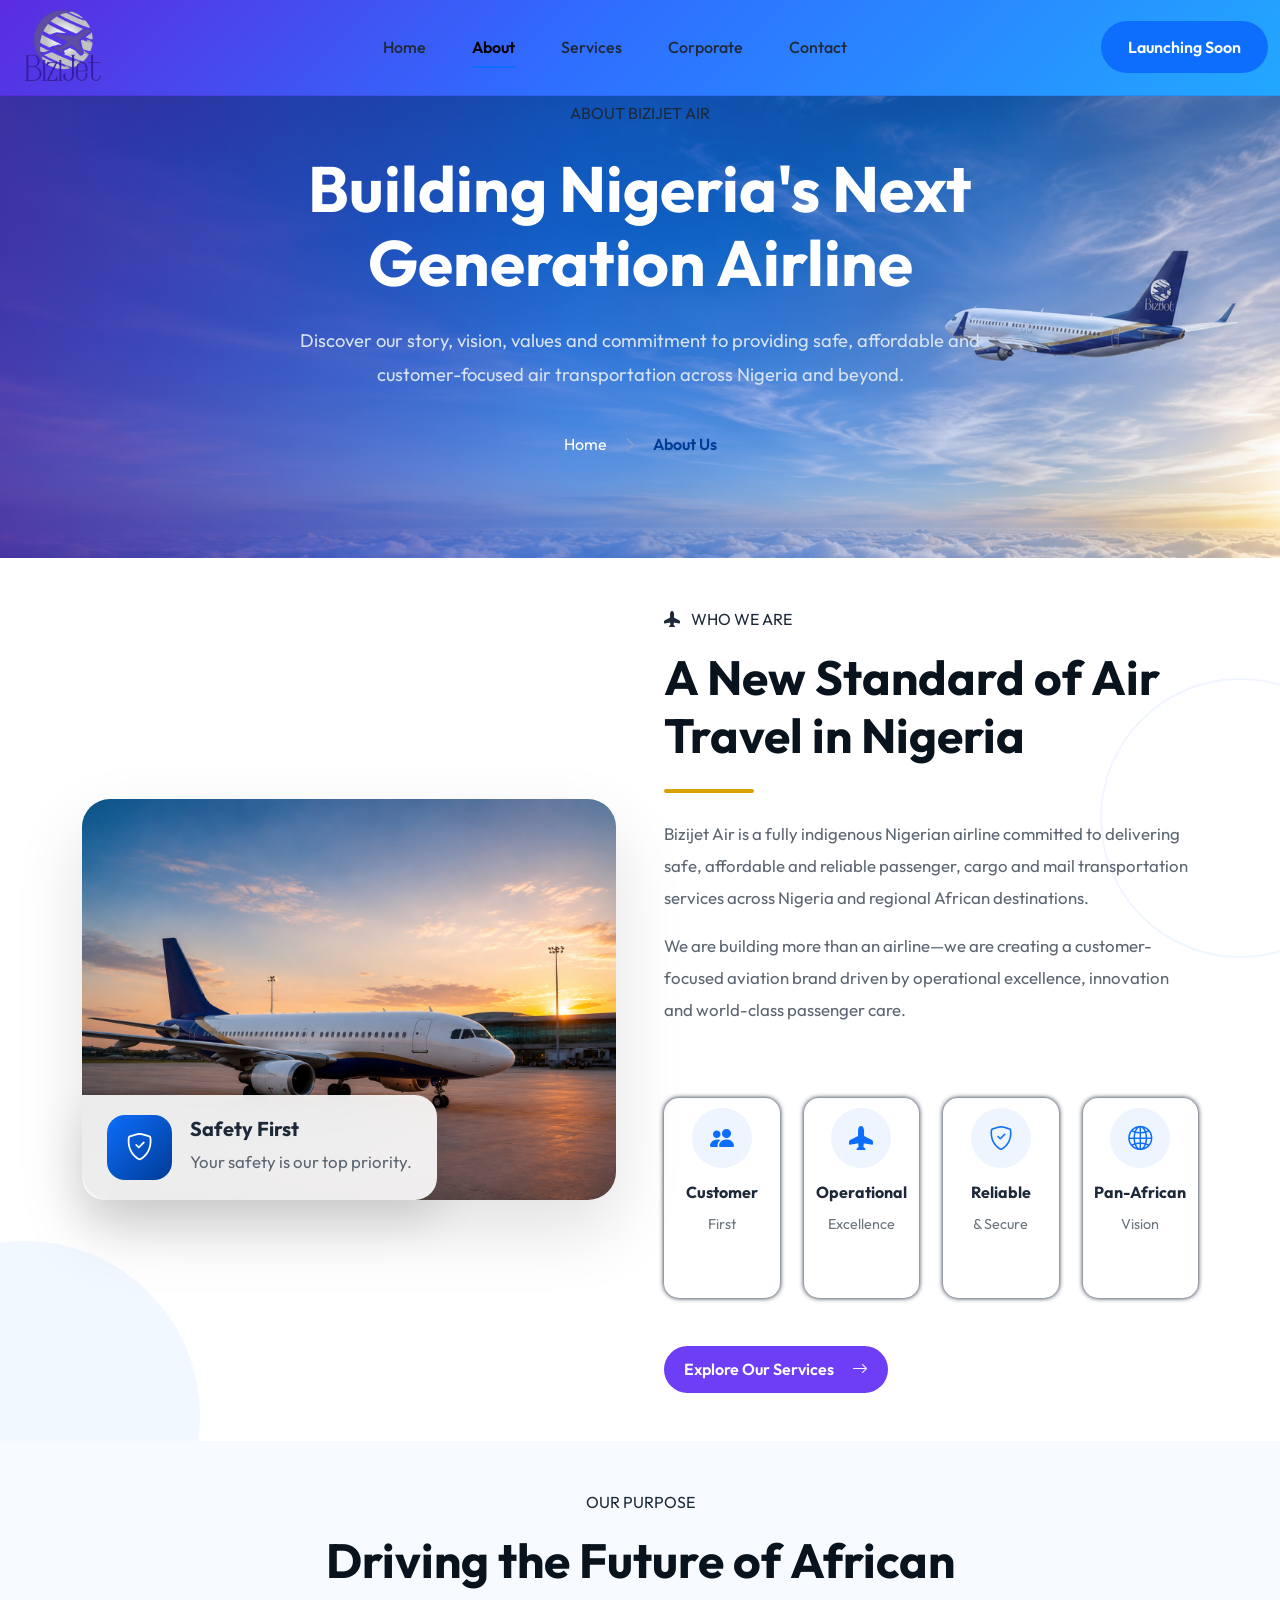
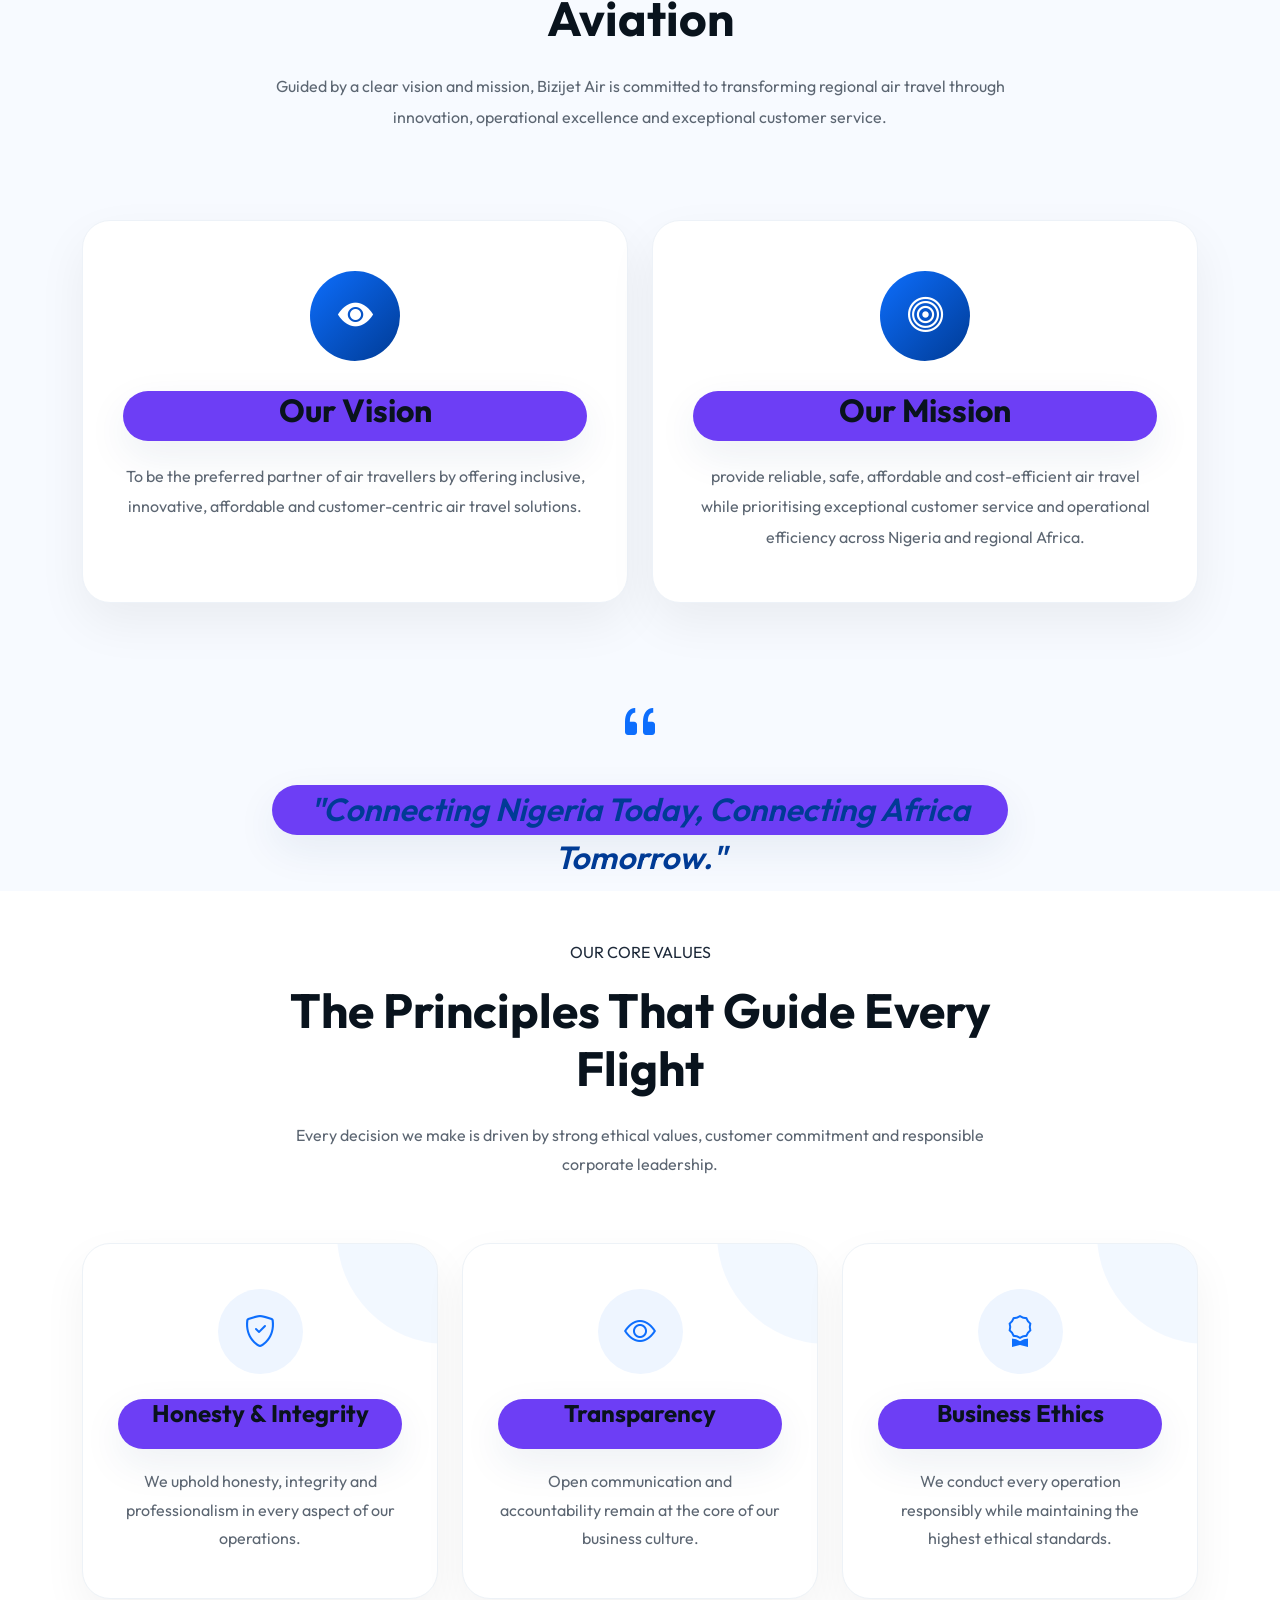
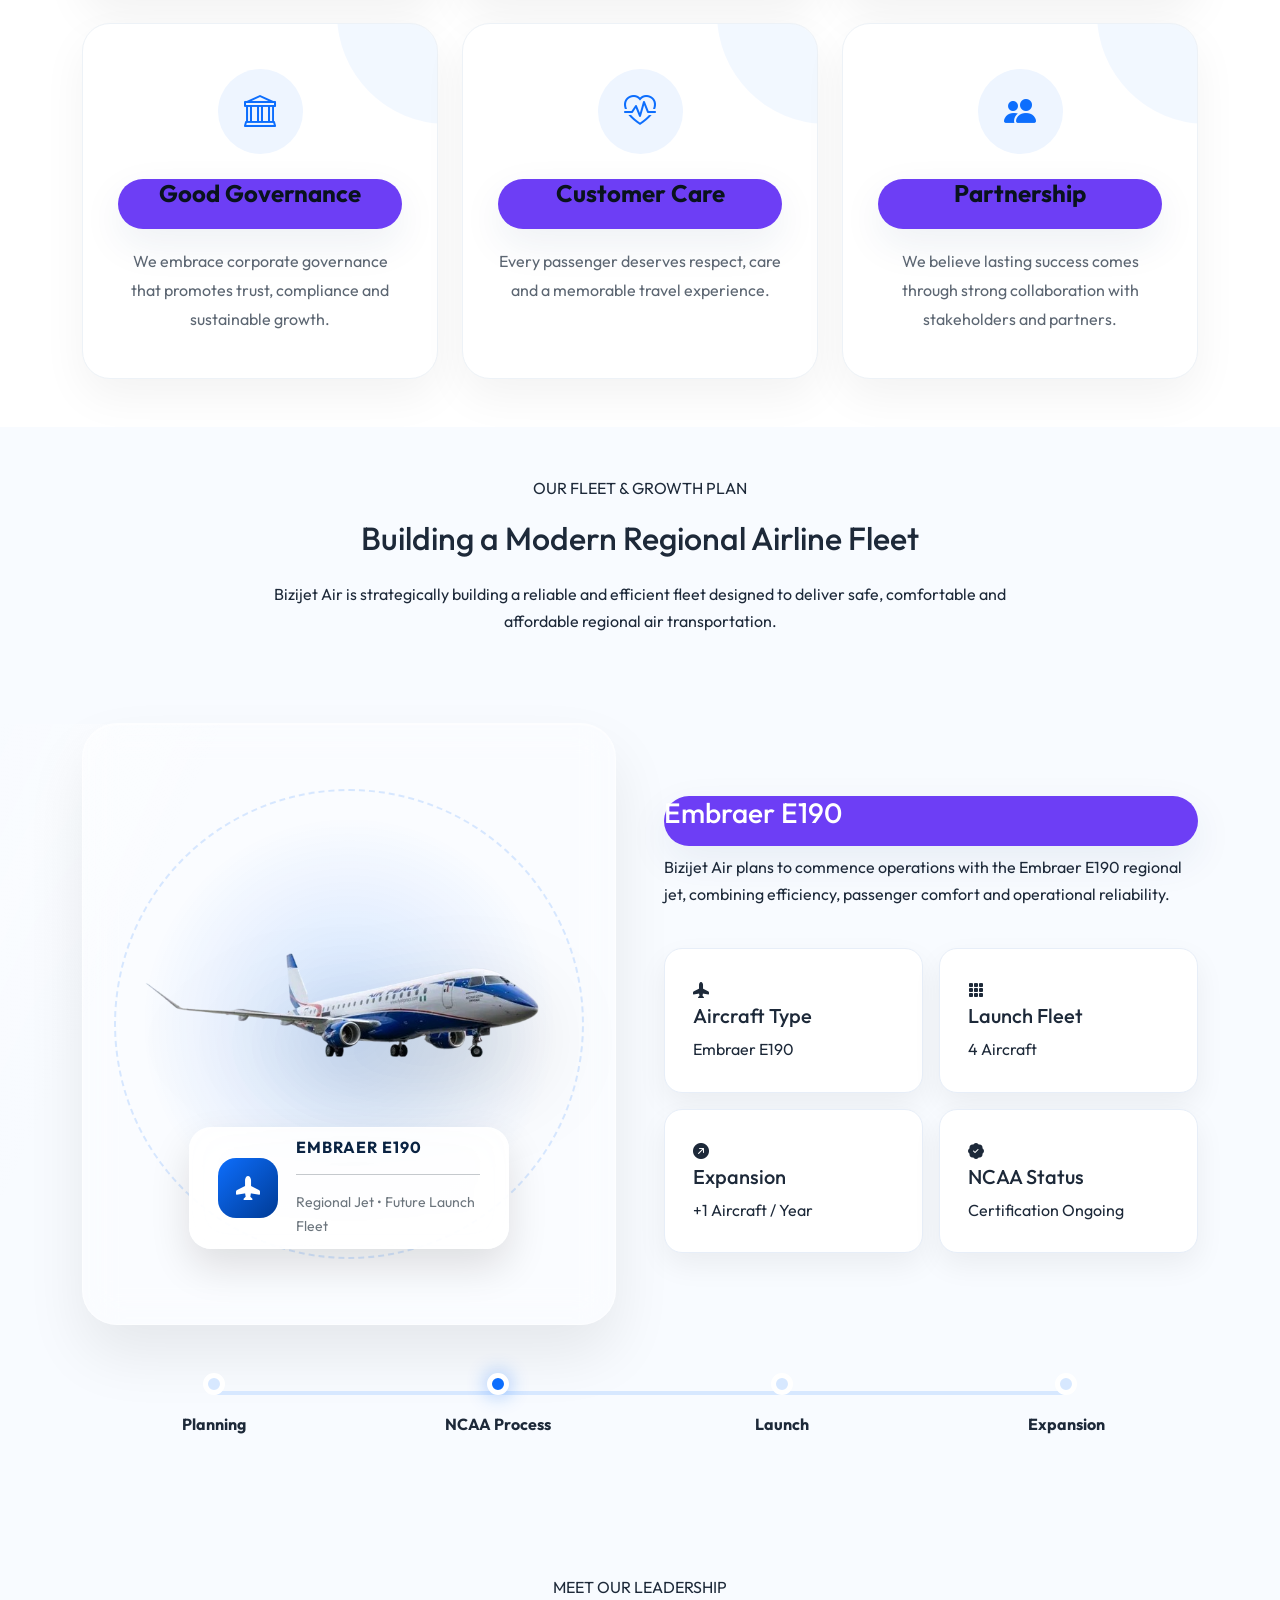
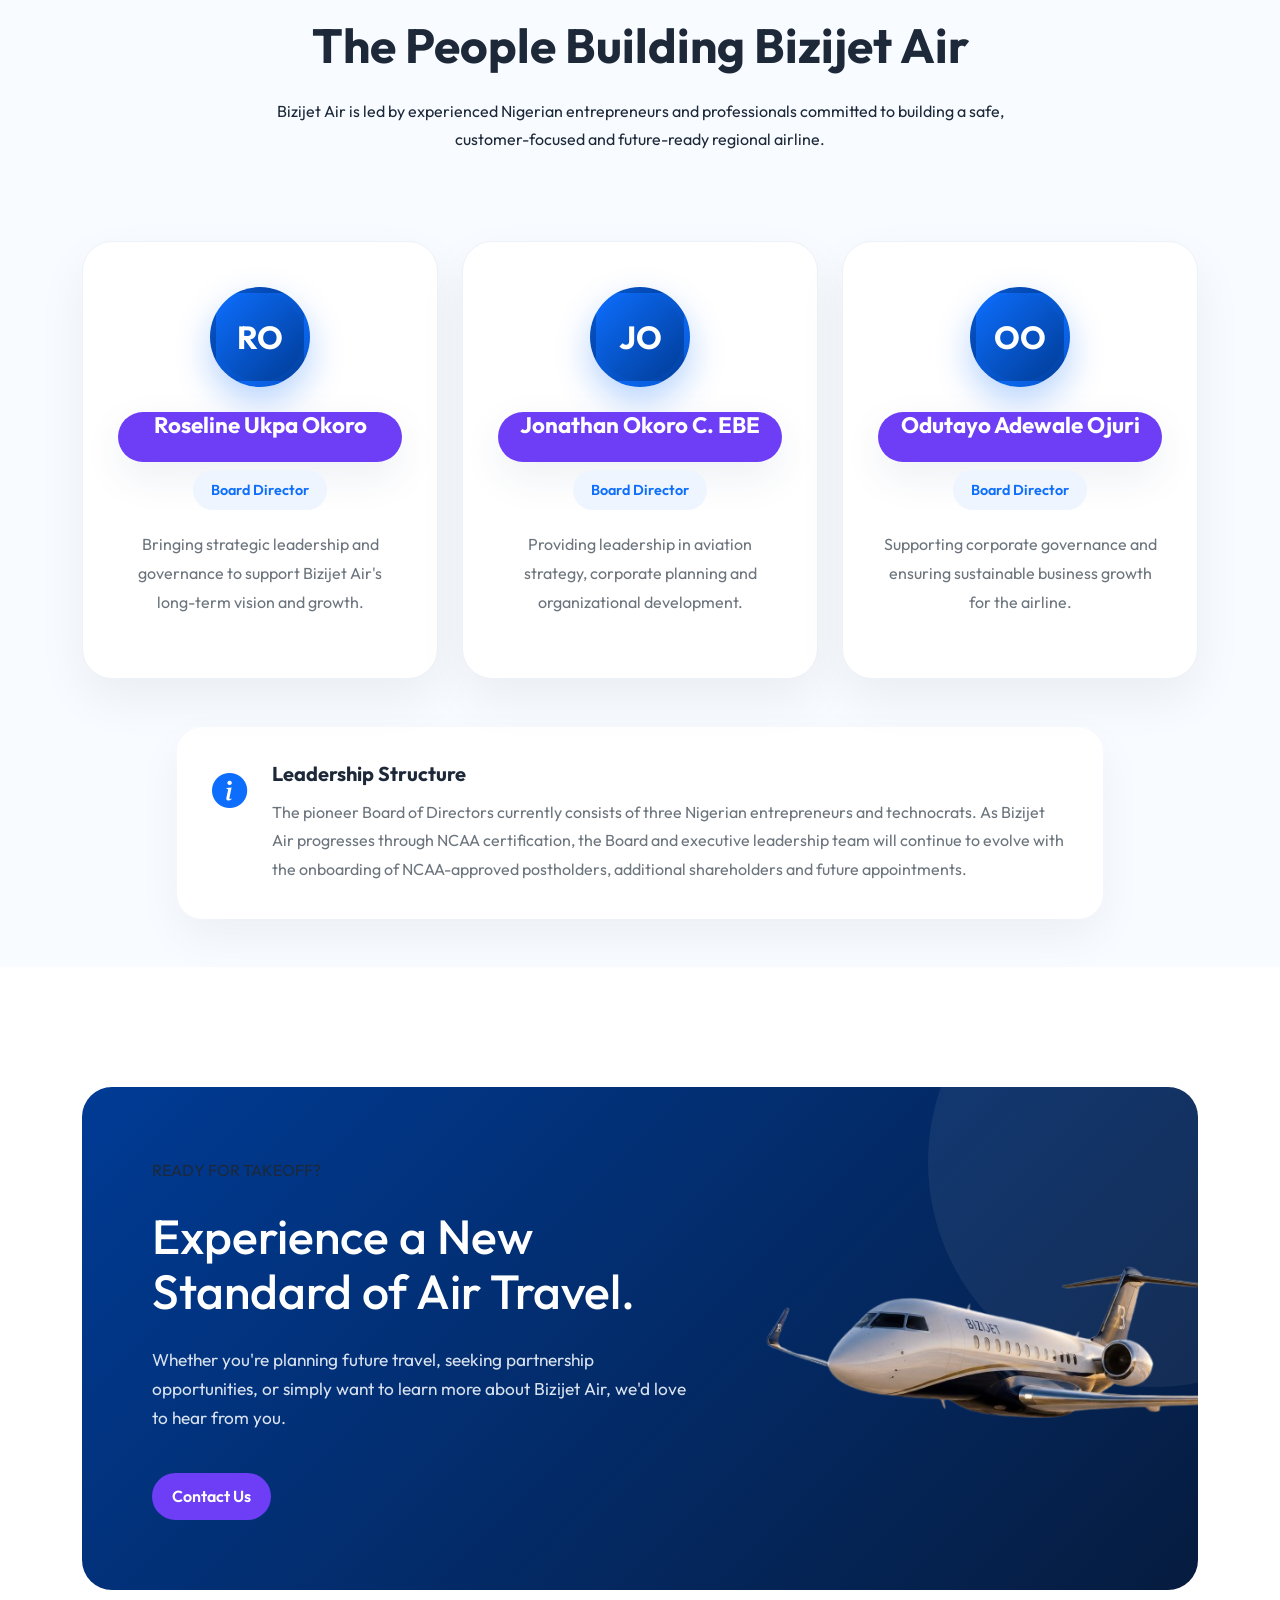
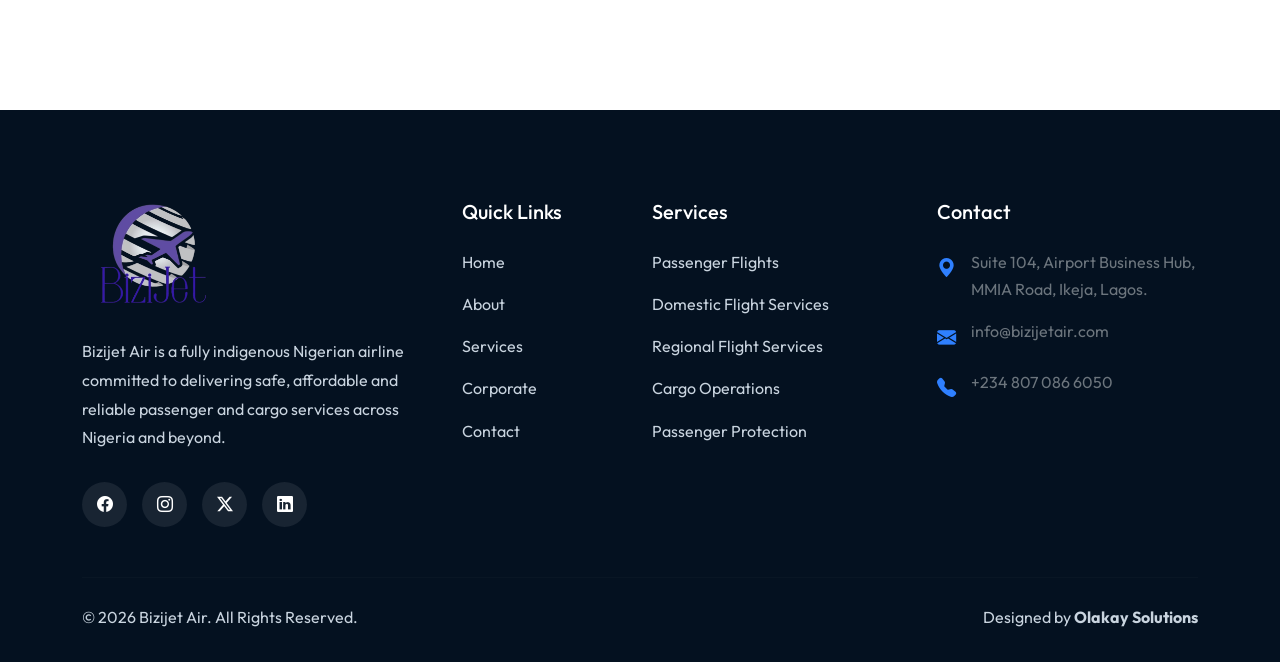
==== commit bab4426b: "Add files via upload" ====
--- a/about.html
+++ b/about.html
@@ -570,7 +570,7 @@
     </div>
 </footer>
 
-
-    <script src="bootstrap-5.3.3-dist/js/bootstrap.bundle.min.js"></script>
+<script src="script.js"></script>
+<script src="bootstrap-5.3.3-dist/js/bootstrap.bundle.min.js"></script>
 </body>
 </html>
--- a/style.css
+++ b/style.css
@@ -30,20 +30,28 @@
         NAVBAR
 ==========================*/
 
-.bizijet-navbar{
-
+.navbar{
+    background: linear-gradient(
+        135deg,
+        #5B2BE0 0%,
+        #2F6DFF 45%,
+        #22A8FF 100%
+    );
+
+    backdrop-filter:blur(16px);
+
+    border-bottom:1px solid rgba(0,0,0,.05);
+
+    padding:2px 0;
+
+    transition:.35s;
+
+    z-index:9999;
+
+}
+.navbar.scrolled {
     background:rgba(255,255,255,.88);
-
-    backdrop-filter:blur(16px);
-
-    border-bottom:1px solid rgba(0,0,0,.05);
-
-    padding:18px 0;
-
-    transition:.35s;
-
-    z-index:9999;
-
+    box-shadow: 0 4px 20px rgba(0,0,0,.08);
 }
 
 /*=========================
@@ -52,7 +60,7 @@
 
 .navbar-brand img{
 
-    height:55px;
+    width: 100px;
 
 }
 
@@ -172,7 +180,7 @@
 
     font-size:2rem;
 
-    color:#0d6efd;
+    color:#5B2BE0;
 
 }
 
@@ -302,7 +310,7 @@
 
     padding:10px 20px;
 
-    background:var(--primary);
+    background: #6D3EF5;
 
     color:var(--white);
 
@@ -316,7 +324,7 @@
 
 .btn-primary:hover{
 
-    background:var(--secondary);
+    background: #5A2FE0;
 
     transform:translateY(-3px);
 
@@ -332,9 +340,10 @@
 
     padding:10px 20px;
 
-    border:2px solid white;
-
-    color:white;
+    border:2px solid rgba(255, 255, 255, .85);
+    background: rgba(255, 255, 255, .12);
+
+    color:whitesmoke;
 
     border-radius:50px;
 
@@ -360,7 +369,7 @@
 
     max-height:100vh;
 
-    background:url("images/hero.png") center/cover no-repeat;
+    background:url("images/image.png") center/cover no-repeat;
 
     position:relative;
 
@@ -378,9 +387,11 @@
 
     background:linear-gradient(
         90deg,
-        rgba(3,15,33,.88),
-        rgba(3,15,33,.45)
+        rgba(72, 41, 173, .75) 0%,
+        rgba(33, 110, 255, .45) 45%,
+        rgba(255,255,255, .05) 100%
     );
+    /* background: rgba(0,0,0, 0.2); */
 
 }
 
@@ -412,76 +423,76 @@
 
     border-radius:50px;
 
+    color: #E5D9FF;
+
+    margin-bottom:28px;
+
+    font-size:.9rem;
+
+}
+
+.hero h1{
+
     color:white;
 
-    margin-bottom:28px;
-
-    font-size:.9rem;
-
-}
-
-.hero h1{
+    font-size:4.5rem;
+
+    line-height:1.05;
+
+    margin-bottom:25px;
+
+    font-weight:800;
+
+}
+
+.hero p{
+
+    color: rgba(255, 255, 255, .92);
+
+    max-width:600px;
+
+    margin-bottom:40px;
+
+    font-size:1.1rem;
+
+}
+
+.hero-buttons{
+
+    display:flex;
+
+    gap:18px;
+
+    margin-bottom:55px;
+
+}
+
+.hero-features{
+
+    display:flex;
+
+    flex-wrap:wrap;
+
+    gap:18px;
+
+}
+
+.feature{
+
+    display:flex;
+
+    align-items:center;
+
+    gap:10px;
+
+    background:rgba(255,255,255,.08);
+
+    backdrop-filter:blur(15px);
+
+    border:1px solid rgba(255,255,255,.15);
 
     color:white;
 
-    font-size:4.5rem;
-
-    line-height:1.05;
-
-    margin-bottom:25px;
-
-    font-weight:800;
-
-}
-
-.hero p{
-
-    color:#d9d9d9;
-
-    max-width:600px;
-
-    margin-bottom:40px;
-
-    font-size:1.1rem;
-
-}
-
-.hero-buttons{
-
-    display:flex;
-
-    gap:18px;
-
-    margin-bottom:55px;
-
-}
-
-.hero-features{
-
-    display:flex;
-
-    flex-wrap:wrap;
-
-    gap:18px;
-
-}
-
-.feature{
-
-    display:flex;
-
-    align-items:center;
-
-    gap:10px;
-
-    background:rgba(255,255,255,.08);
-
-    backdrop-filter:blur(15px);
-
-    border:1px solid rgba(255,255,255,.15);
-
-    color:white;
-
     padding:14px 20px;
 
     border-radius:50px;
@@ -495,6 +506,33 @@
     font-size:1rem;
 
 }
+.hero-after {
+    background: linear-gradient(
+        135deg,
+        #5B2BE0 0%,
+        #2F6DFF 45%,
+        #22A8FF 100%
+    );
+    position: relative;
+    overflow: hidden;
+}
+/* .hero-after::before{
+
+    content:"";
+
+    position:absolute;
+
+    top:0;
+
+    left:0;
+
+    width:100%;
+
+    height:1px;
+
+    background:rgba(255,255,255,.45);
+
+} */
 
 /*=====================================
         RESPONSIVE
@@ -568,6 +606,28 @@
 
     }
 
+}
+
+.stat-card {
+    background:#fff;
+    box-shadow:0 15px 40px rgba(25,60,120,.08);
+    border:none;
+    height: 150px;
+}
+.stat-card h2, h3, h4{
+    background:#6D3EF5;
+    box-shadow:0 15px 40px rgba(25,60,120,.08);
+    border:none;
+    height: 50px;
+    width: 100%;
+    border-radius: 50px;
+    align-items: center;
+    color: #fff;
+}
+.stat-card:hover {
+    transform:translateY(-8px);
+    box-shadow:0 30px 60px rgba(47,109,255,.18);
+    transition: all ease 0.6s;
 }
 
 /*=====================================
@@ -1885,7 +1945,7 @@
 
 }
 
-.hero-overlay{
+/* .hero-overlay{
 
     position:absolute;
 
@@ -1896,7 +1956,7 @@
         rgba(4,17,32,.65)
     );
 
-}
+} */
 
 .about-hero .container{
 
@@ -4897,7 +4957,7 @@
 
     ),
 
-    url("../images/governance.jpg");
+    url("images/governance.jpg");
 
     background-size:cover;
 
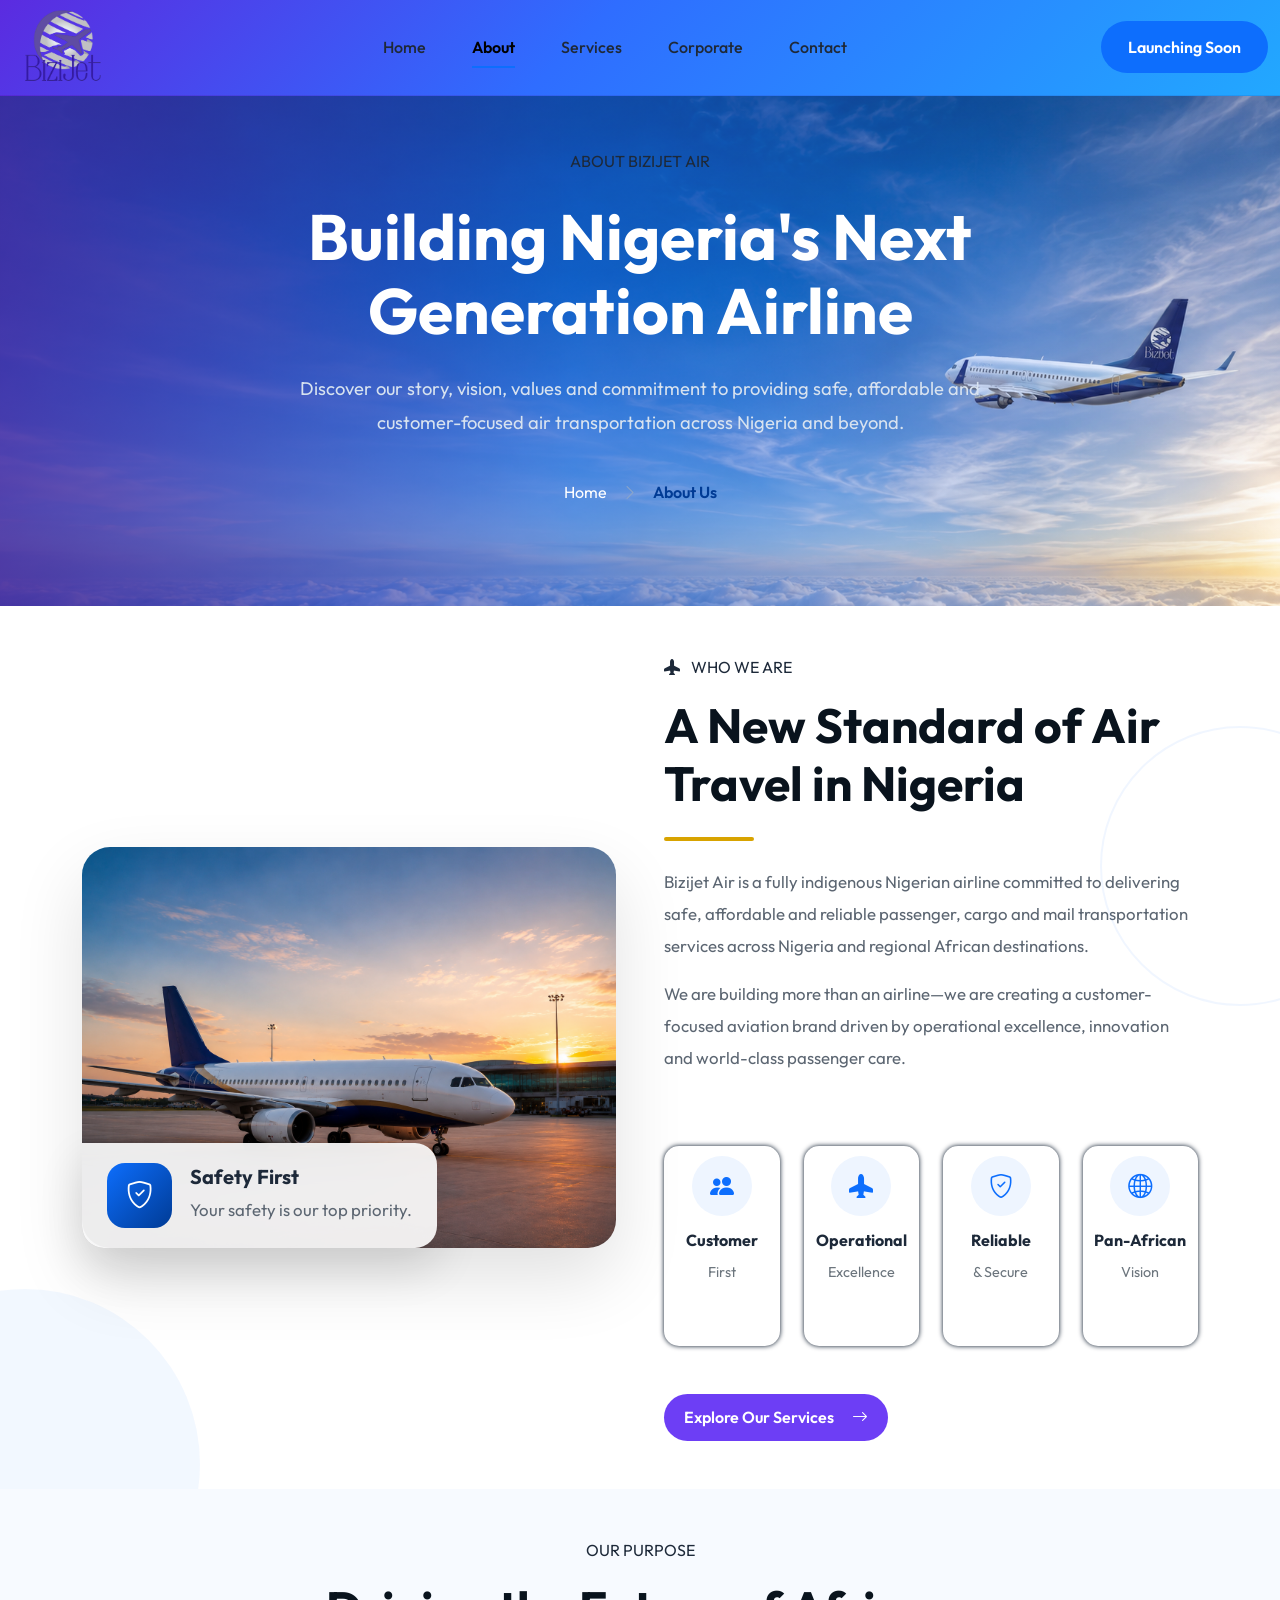
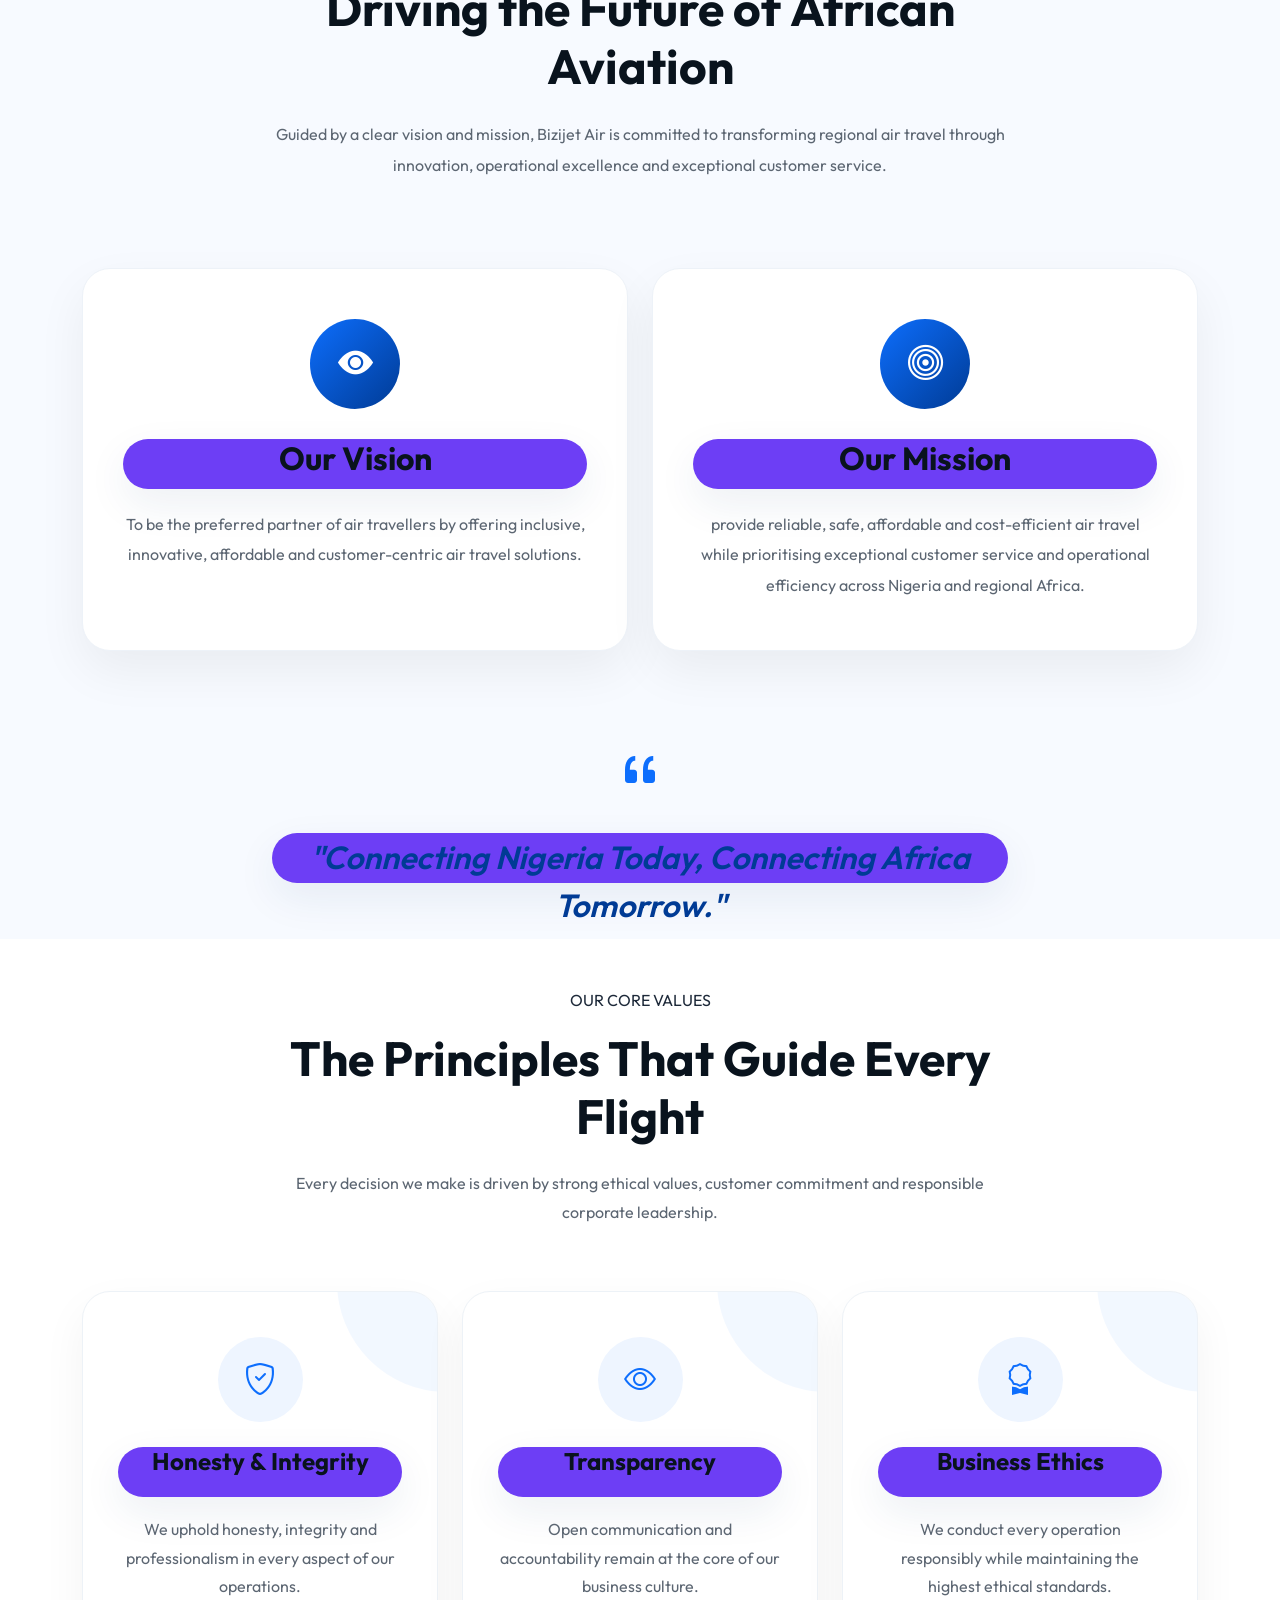
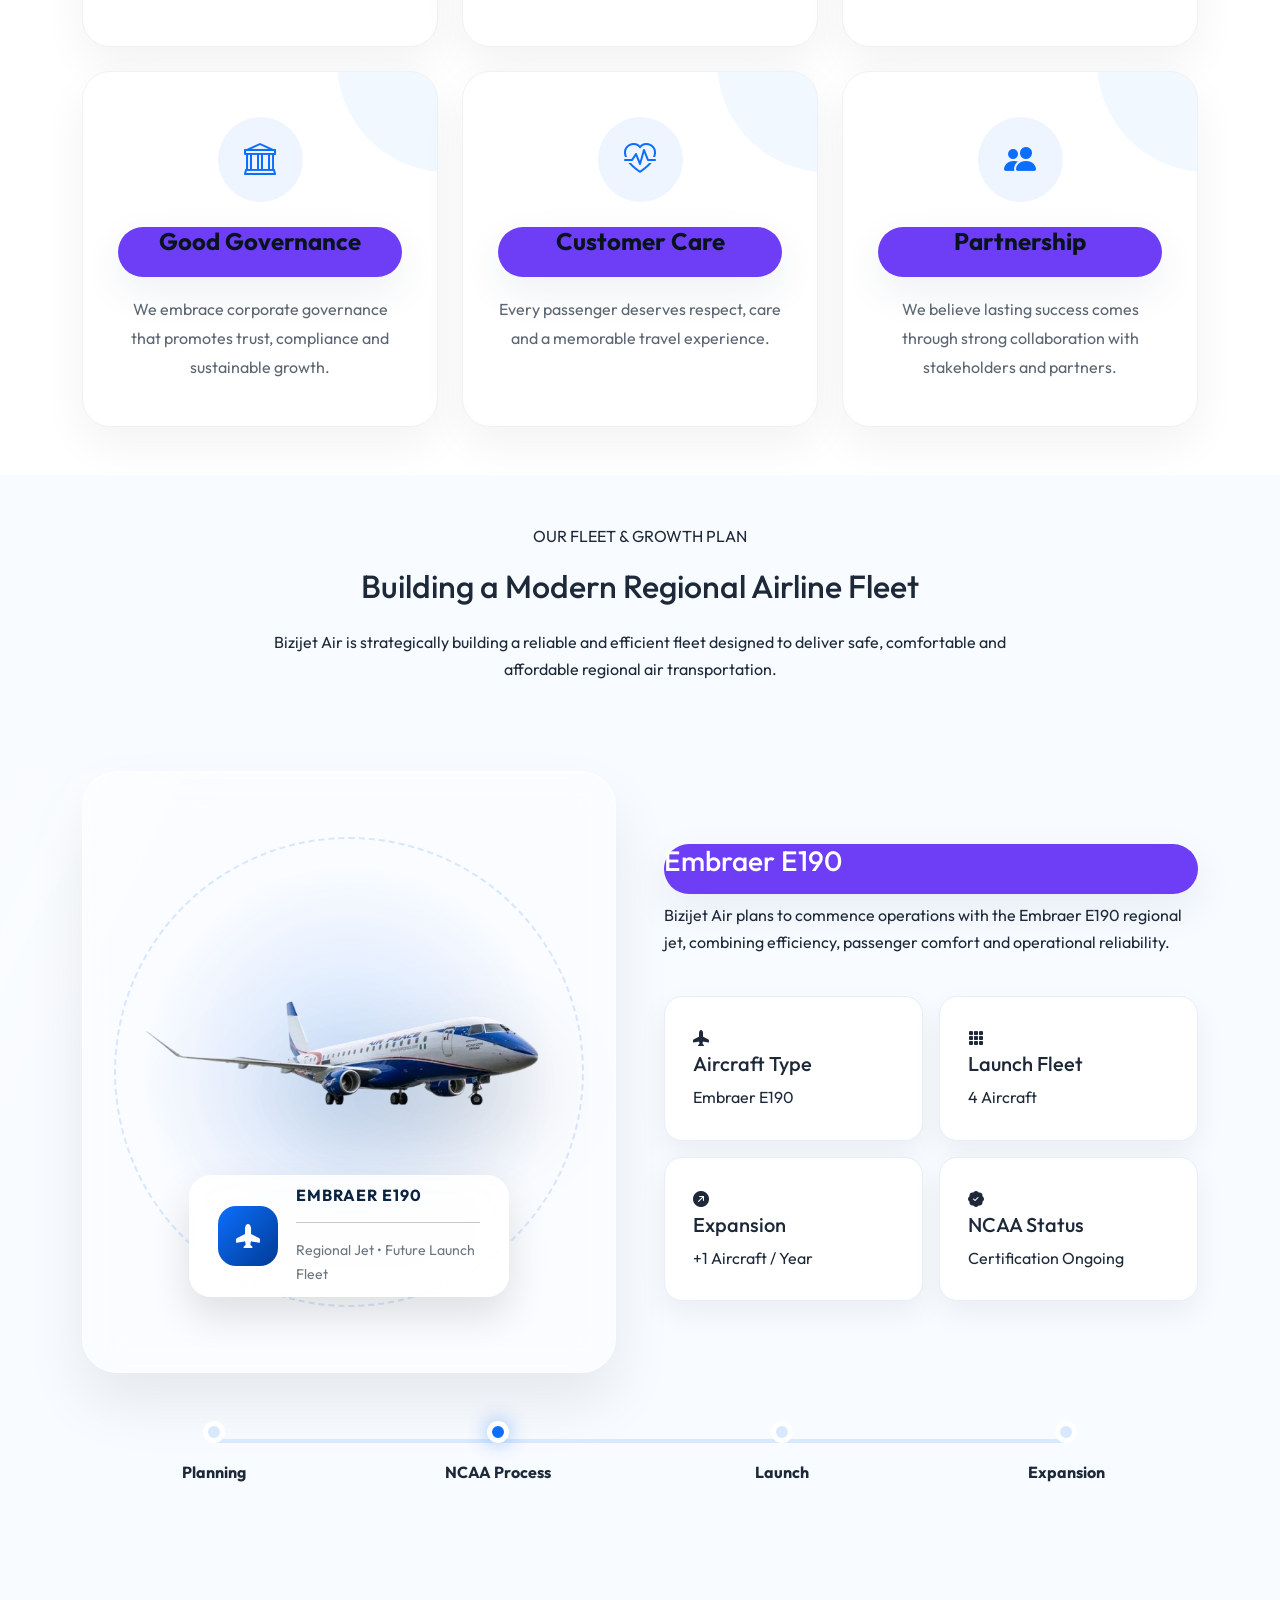
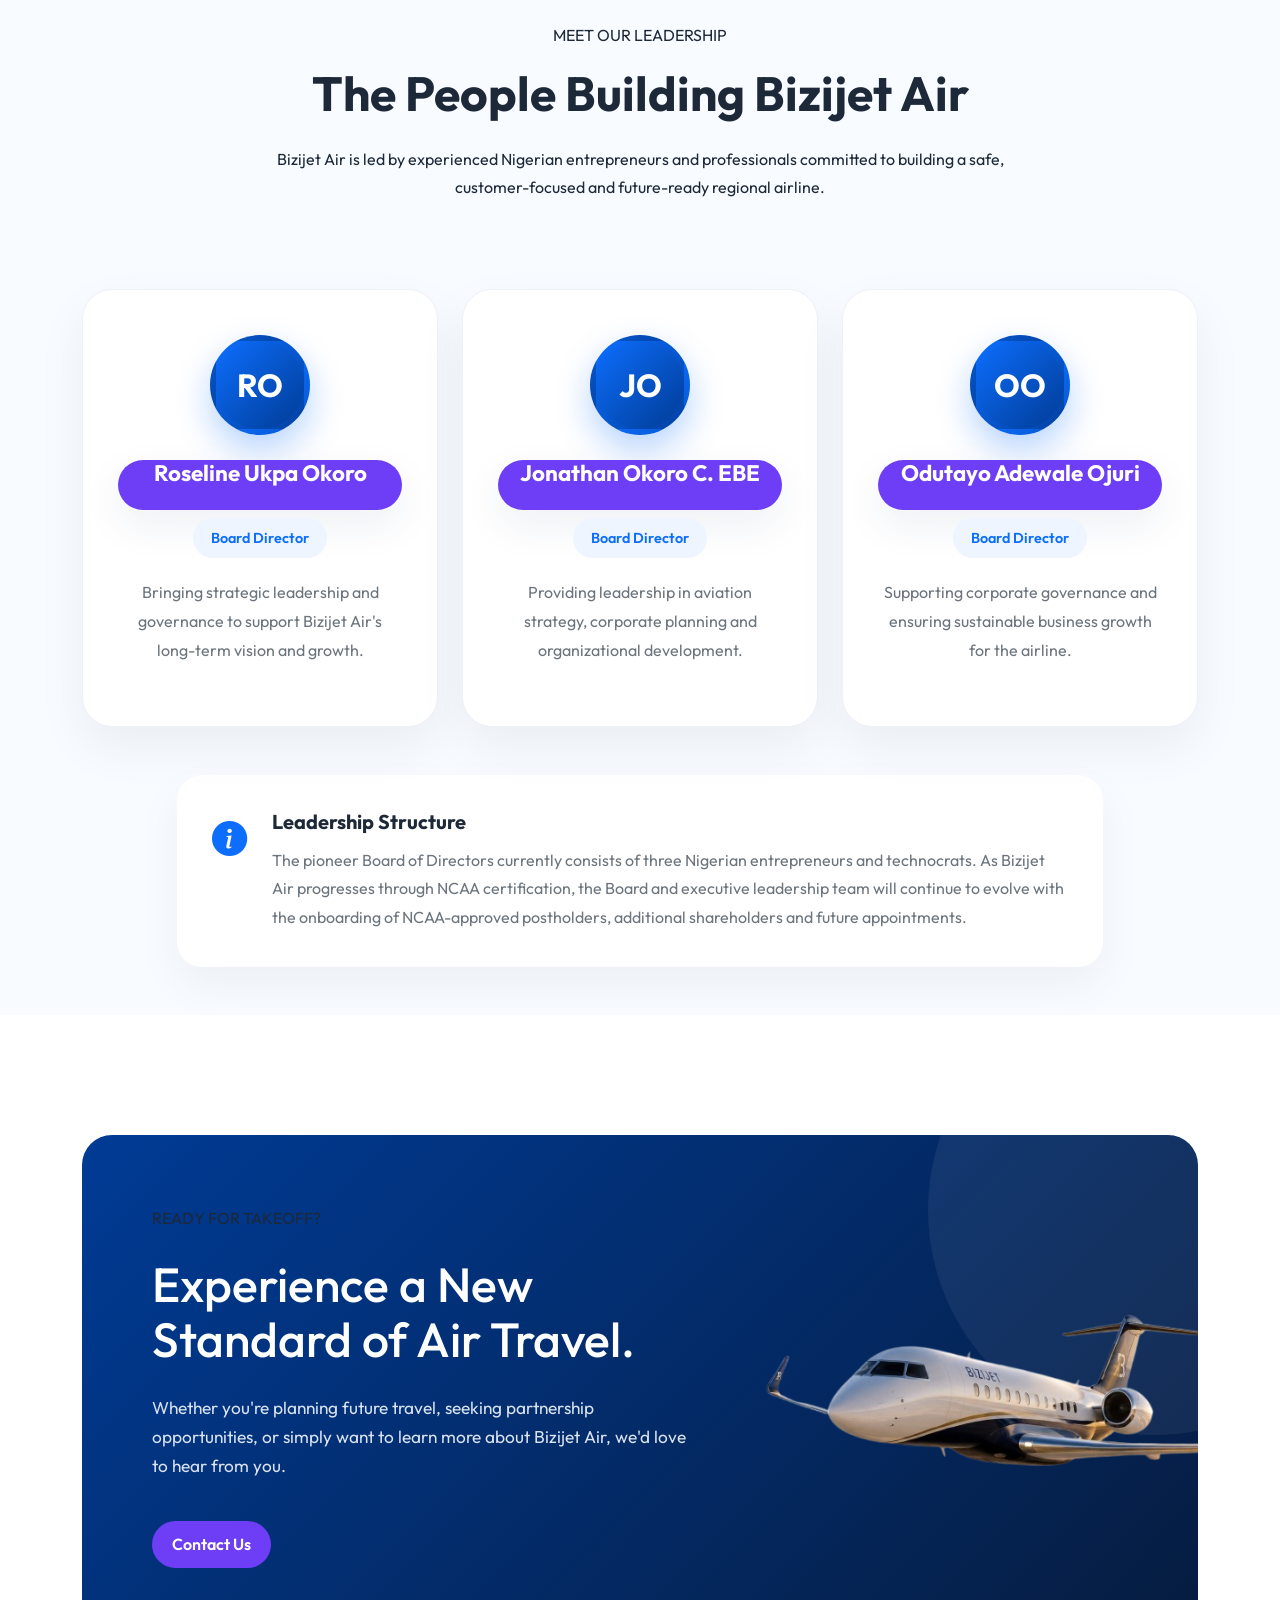
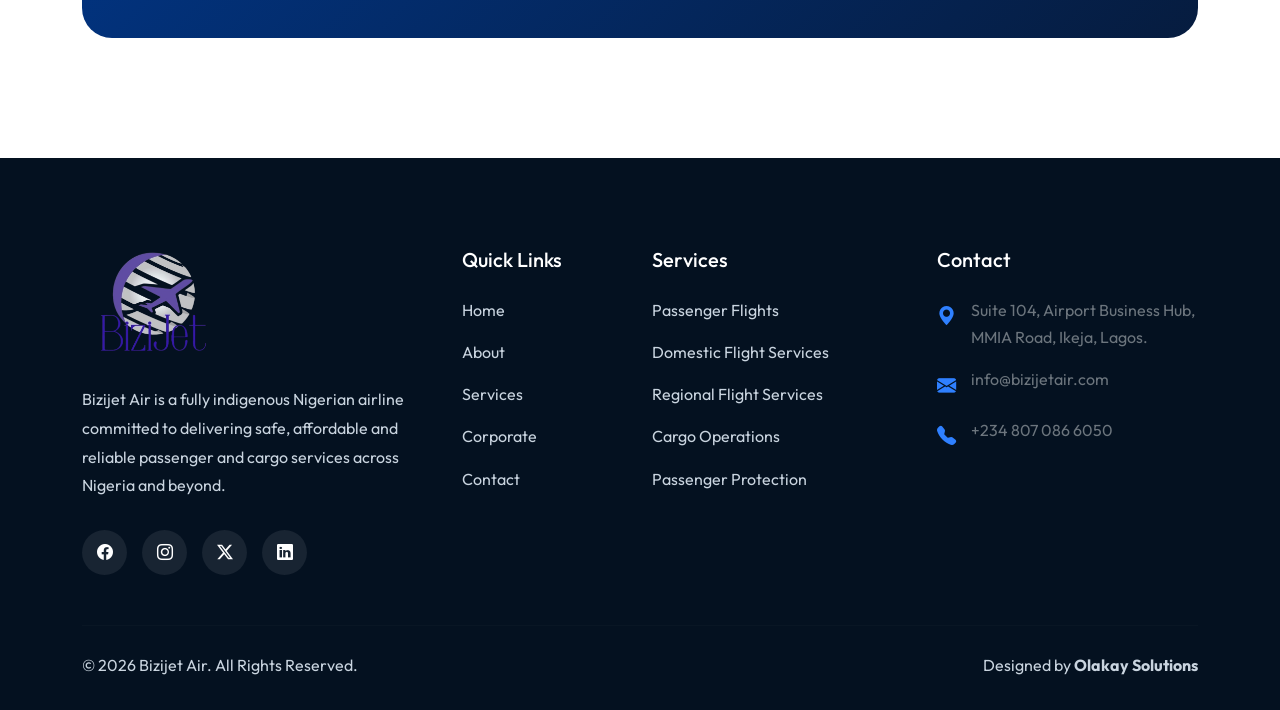
==== commit db51dcdc: "Add files via upload" ====
--- a/about.html
+++ b/about.html
@@ -50,7 +50,7 @@
         ABOUT HERO
 ======================================-->
 
-<section class="about-hero">
+<section class="about-hero mt-5">
     <div class="hero-overlay"></div>
     <div class="container">
         <div class="row justify-content-center text-center">
@@ -60,7 +60,6 @@
                 <p>Discover our story, vision, values and commitment to providing safe, affordable and customer-focused air transportation across Nigeria and beyond.</p>
                 <nav class="breadcrumb-nav">
                     <a href="index.html">Home</a>
-
                     <span> <i class="bi bi-chevron-right"></i> </span>
                     <span class="active">About Us</span>
                 </nav>
--- a/style.css
+++ b/style.css
@@ -5816,6 +5816,55 @@
         CONTACT OVERVIEW
 ======================================*/
 
+.contact-hero{
+
+    position:relative;
+
+    min-height:55vh;
+
+    display:flex;
+
+    align-items:center;
+
+    overflow:hidden;
+
+    background: linear-gradient(
+        90deg,rgba(0,32,91,.95) 0%, rgba(0,52,130,.88) 35%, rgba(0,52,130,.15) 70%),
+        url("images/contact-hero.png");
+    background-size:cover;
+
+    background-position:center right;
+
+    background-repeat:no-repeat;
+    color: #fff;
+
+}
+.contact-hero h1{
+
+    font-size:2.5rem;
+
+    font-weight:800;
+
+    line-height:1.15;
+
+}
+
+@media(max-width:768px){
+
+.contact-hero{
+    min-height: 30px;
+    background-position:75% center;
+
+}
+
+.contact-hero h1{
+
+font-size:2.5rem;
+
+}
+
+}
+
 .contact-overview{
 
     padding:120px 0;
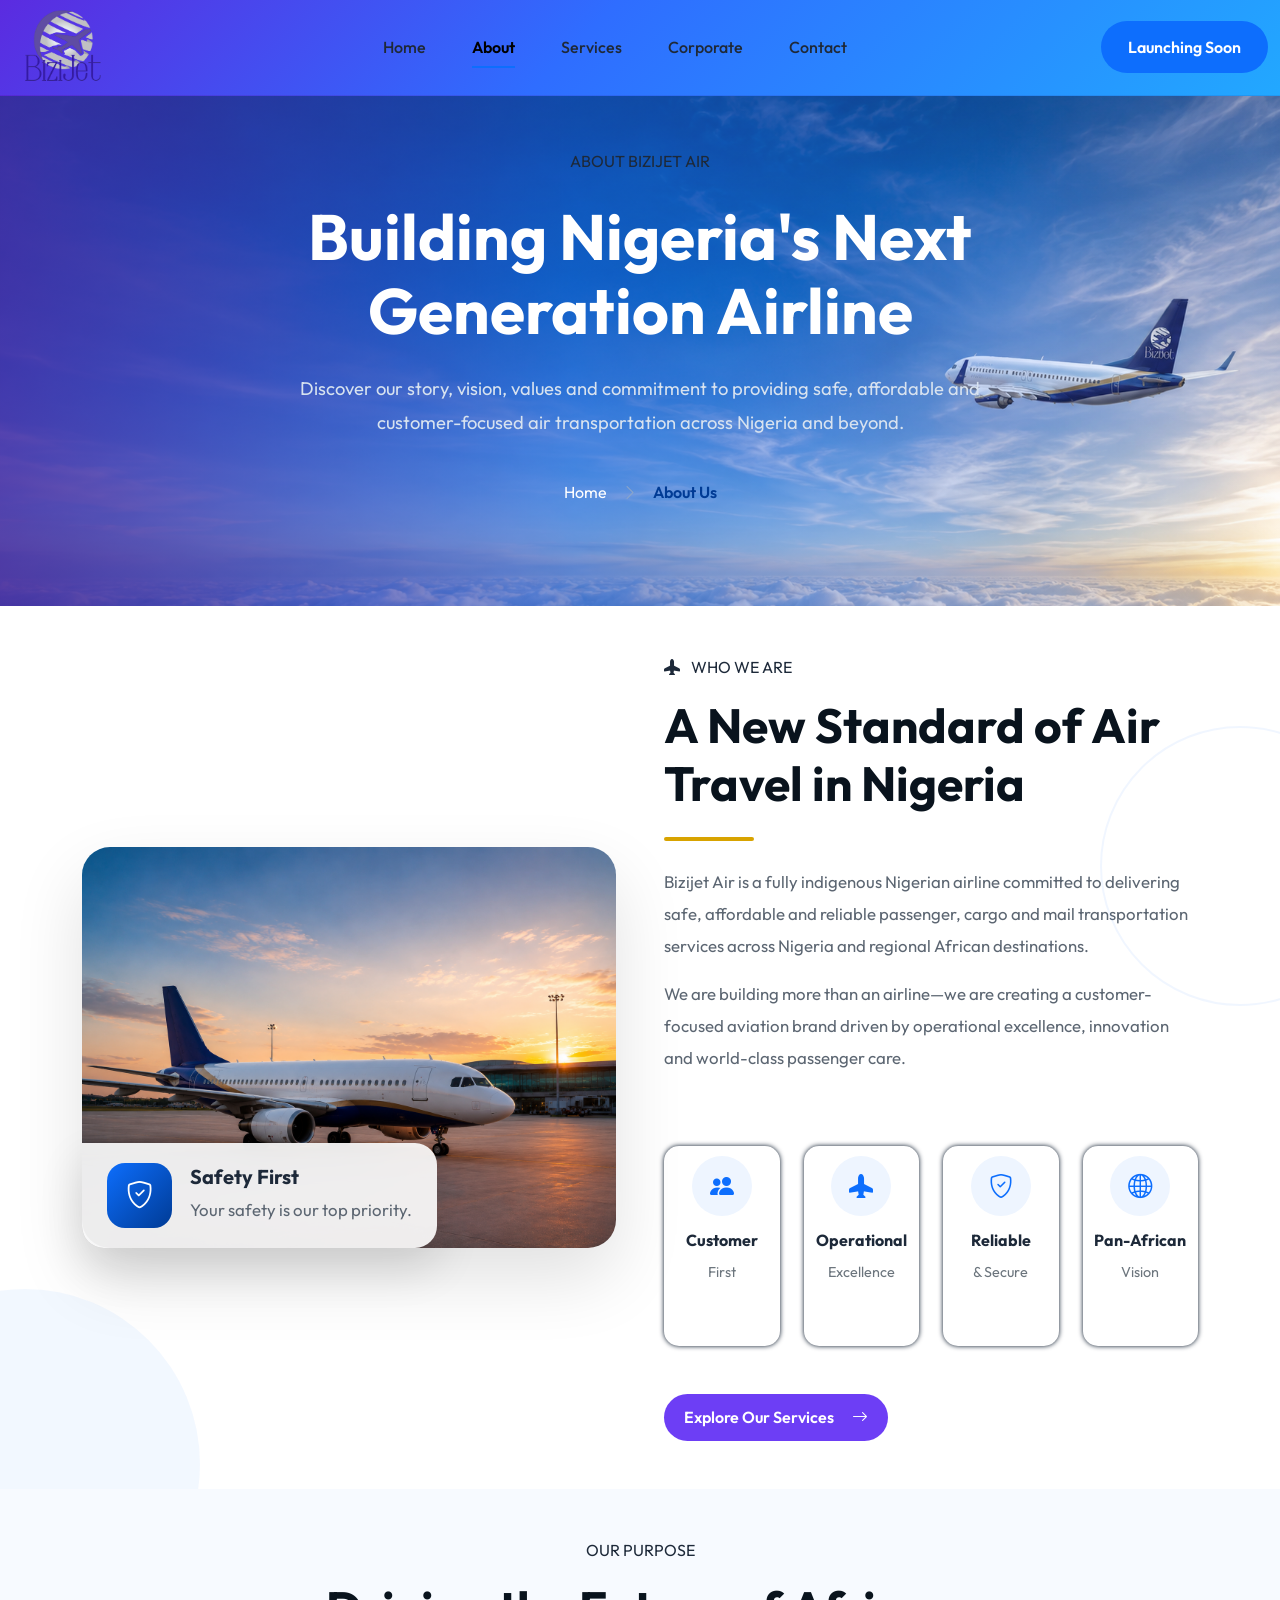
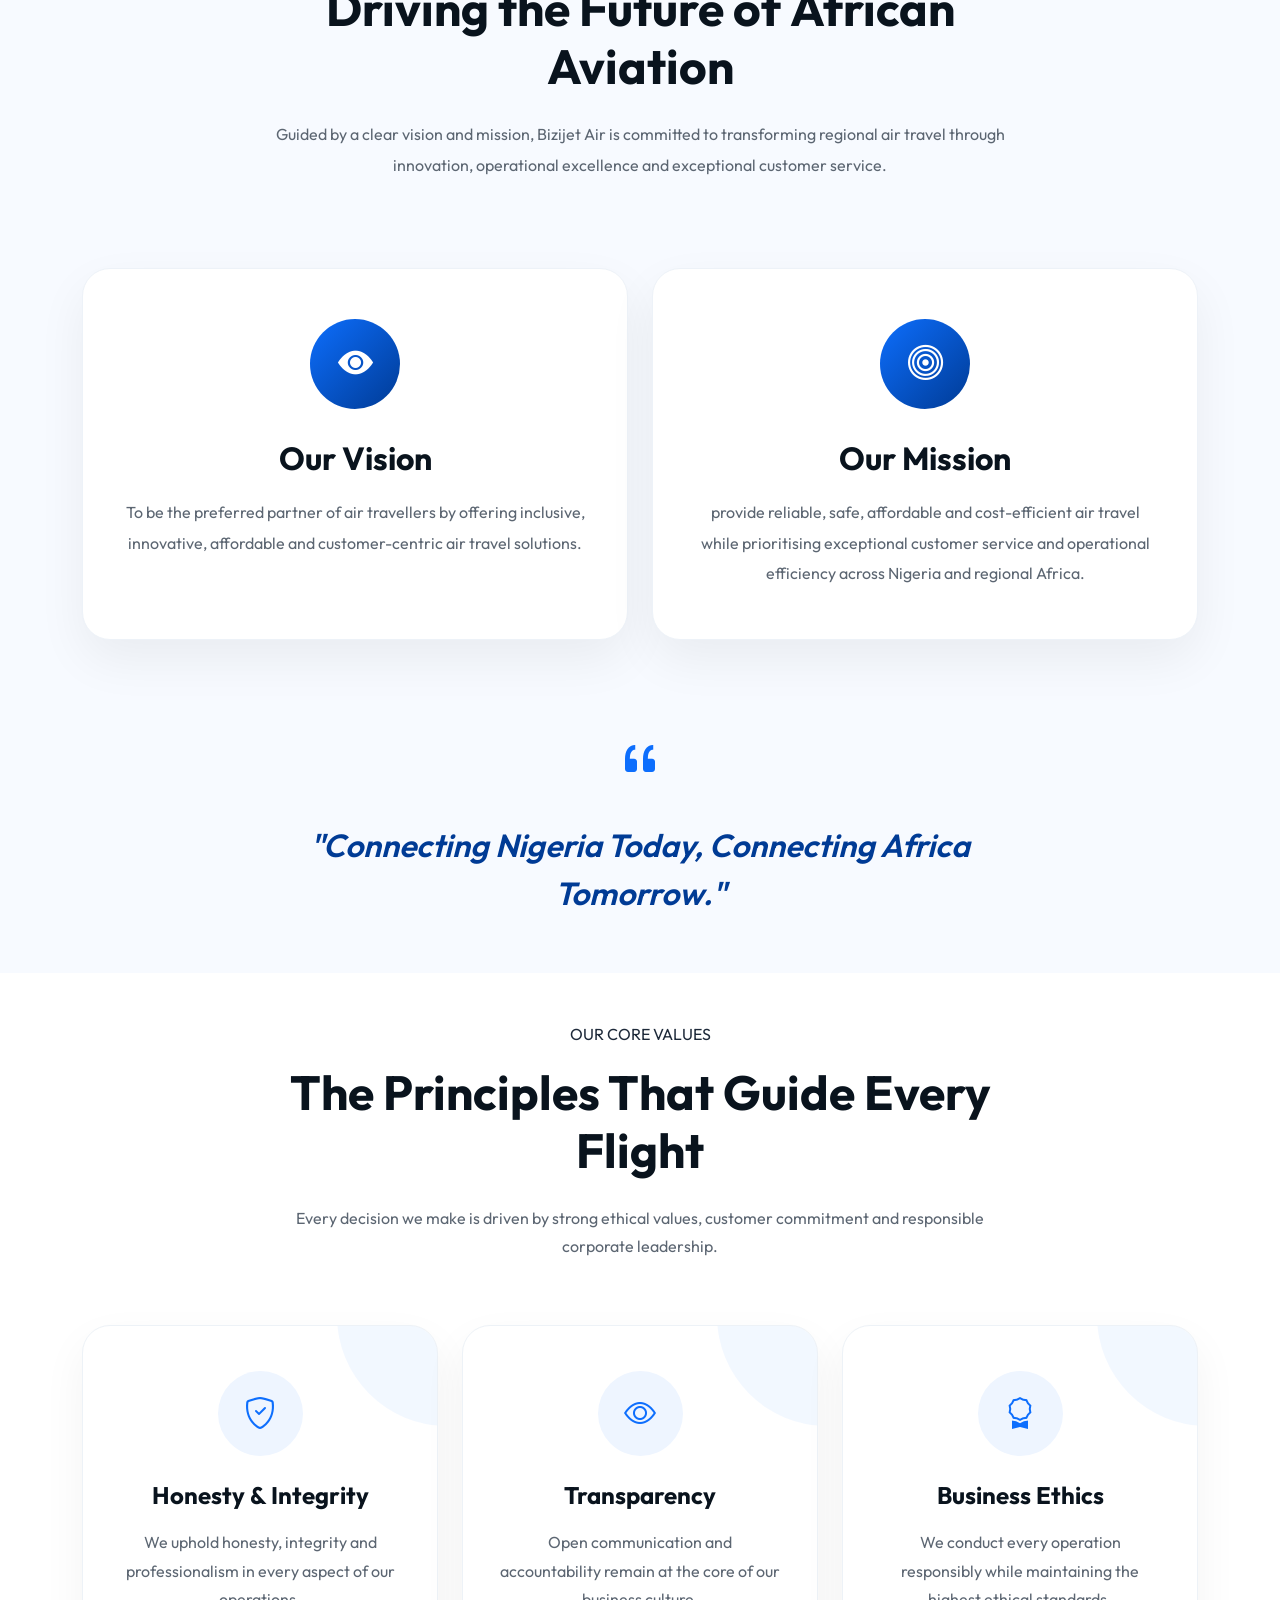
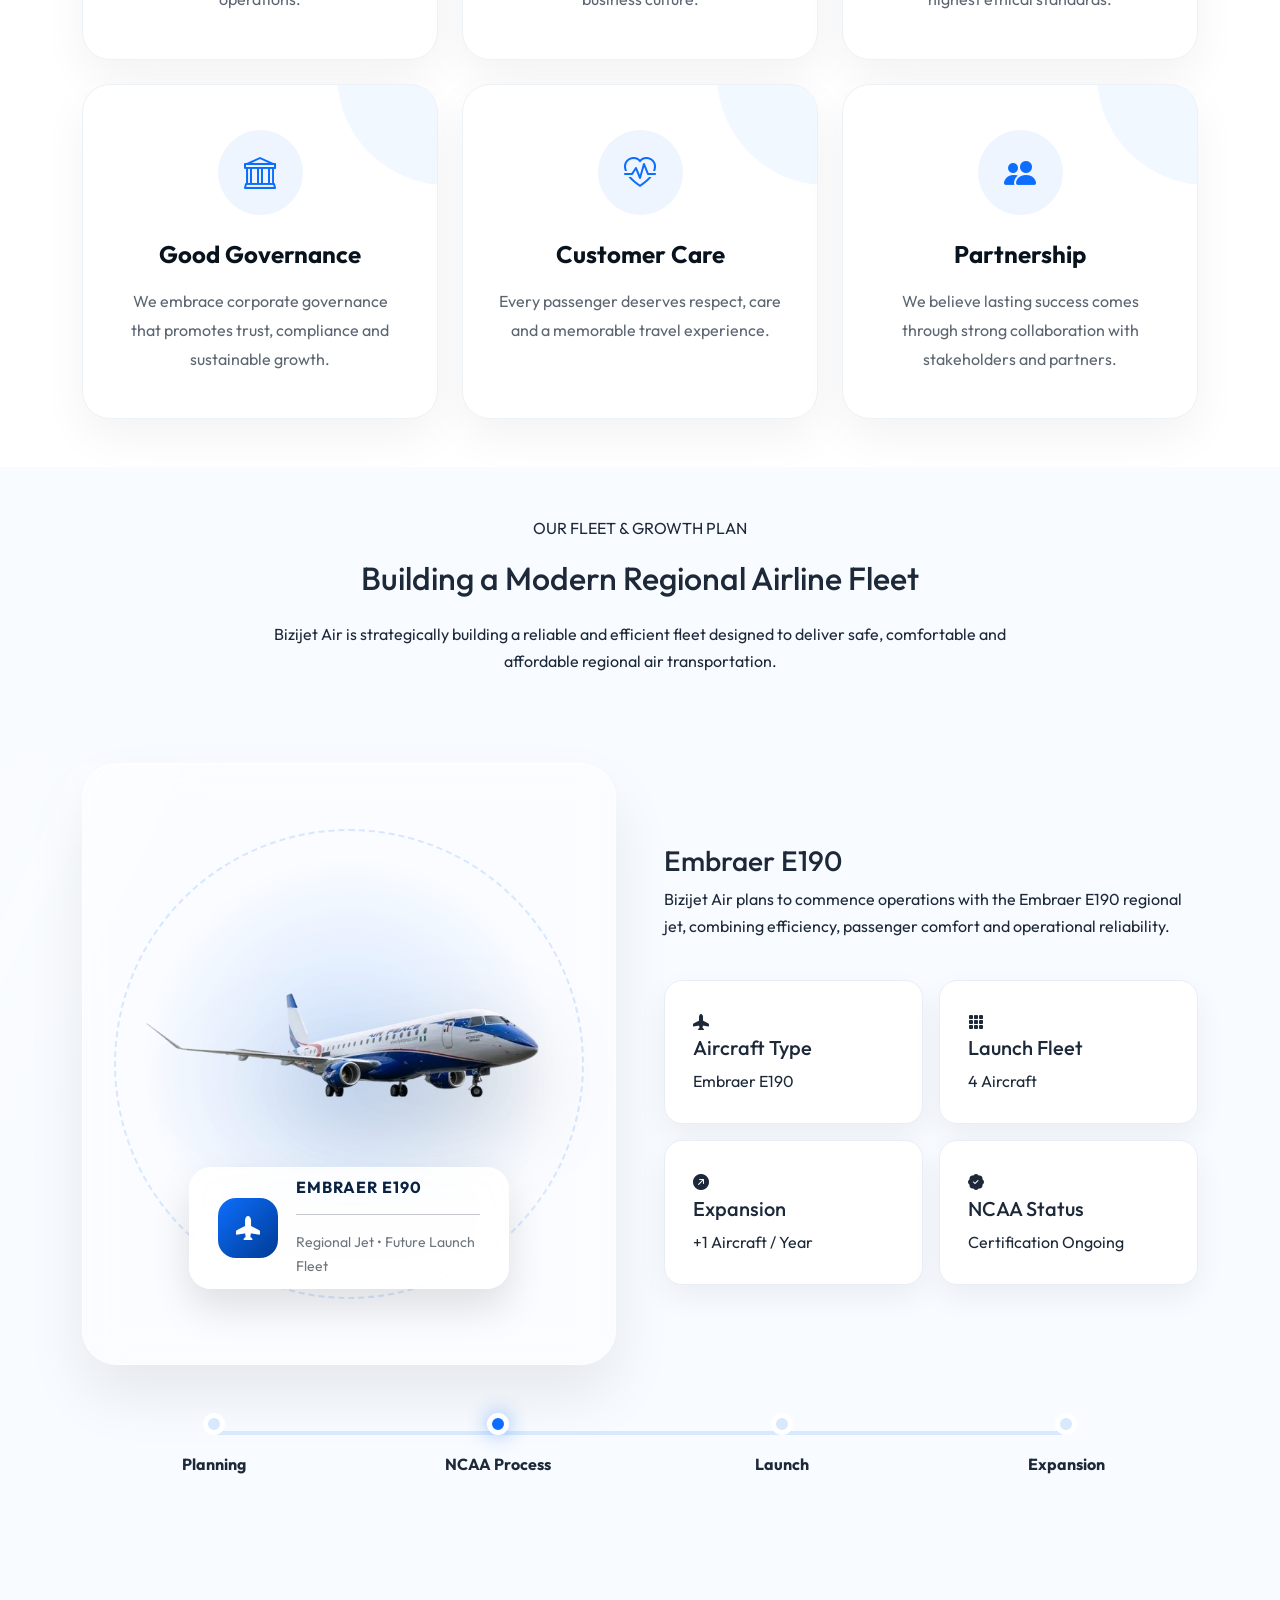
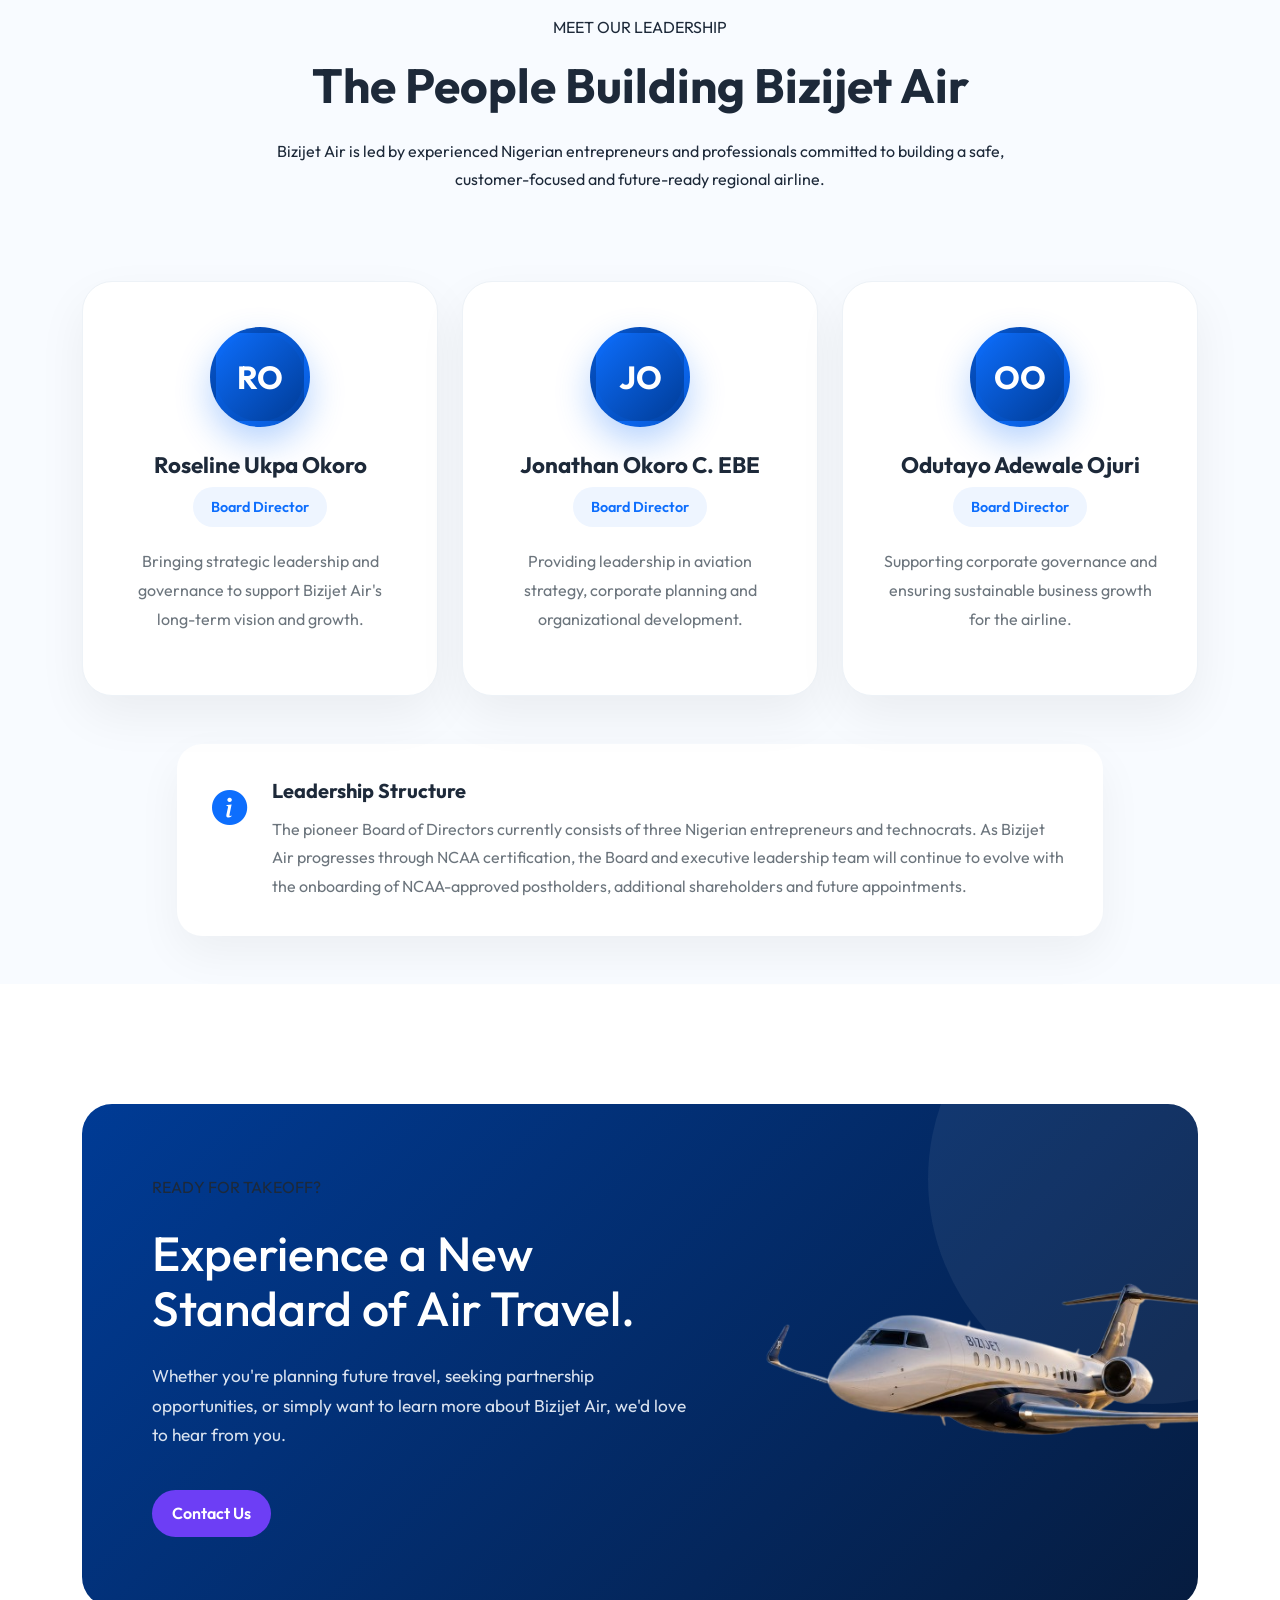
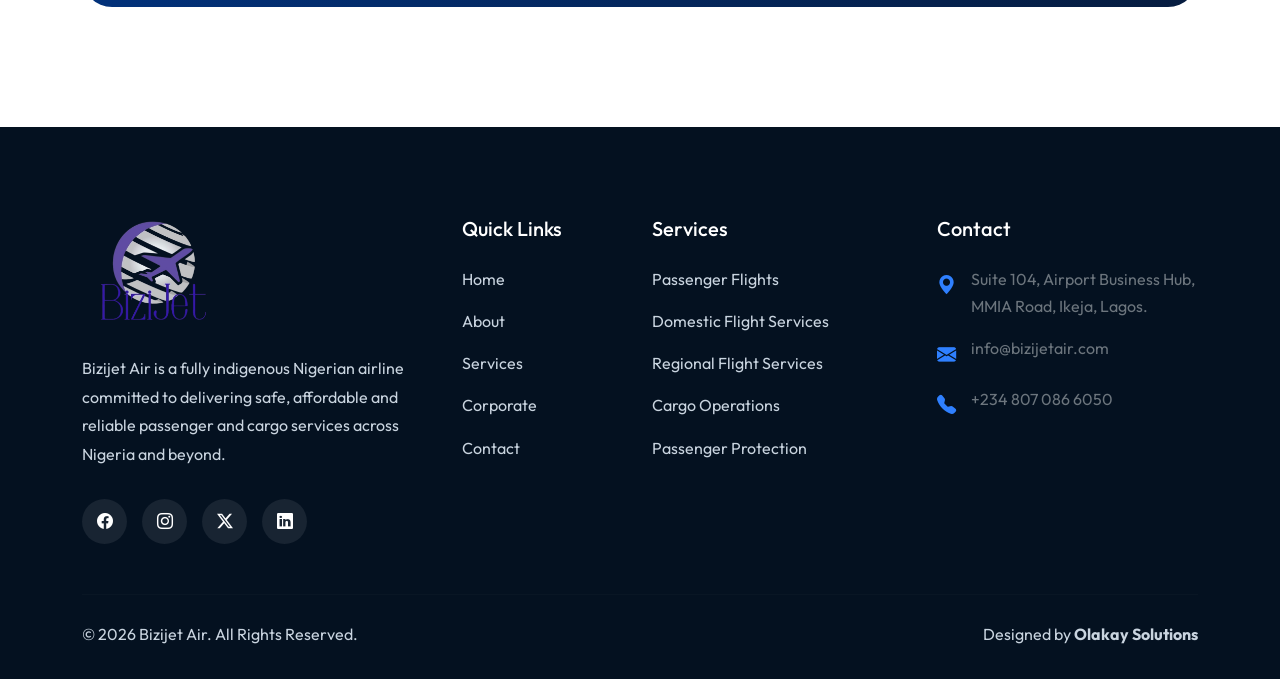
==== commit ccee5b5f: "Add files via upload" ====
--- a/about.html
+++ b/about.html
@@ -40,7 +40,7 @@
                 </li>
             </ul>
 
-            <a href="#"class="btn launch-btn">Launching Soon</a>
+            <a href="corporate.html#workInProgress"class="btn launch-btn">Launching Soon</a>
         </div>
     </div>
 </nav>
--- a/style.css
+++ b/style.css
@@ -614,7 +614,7 @@
     border:none;
     height: 150px;
 }
-.stat-card h2, h3, h4{
+.stat-card .h2, .h3, .h4{
     background:#6D3EF5;
     box-shadow:0 15px 40px rgba(25,60,120,.08);
     border:none;
@@ -6329,6 +6329,10 @@
     color:#0d6efd;
 
 }
+.contact-info-card h3 {
+    color: #003b95;
+    background-color: transparent;
+}
 
 /*=========================
         CONTENT
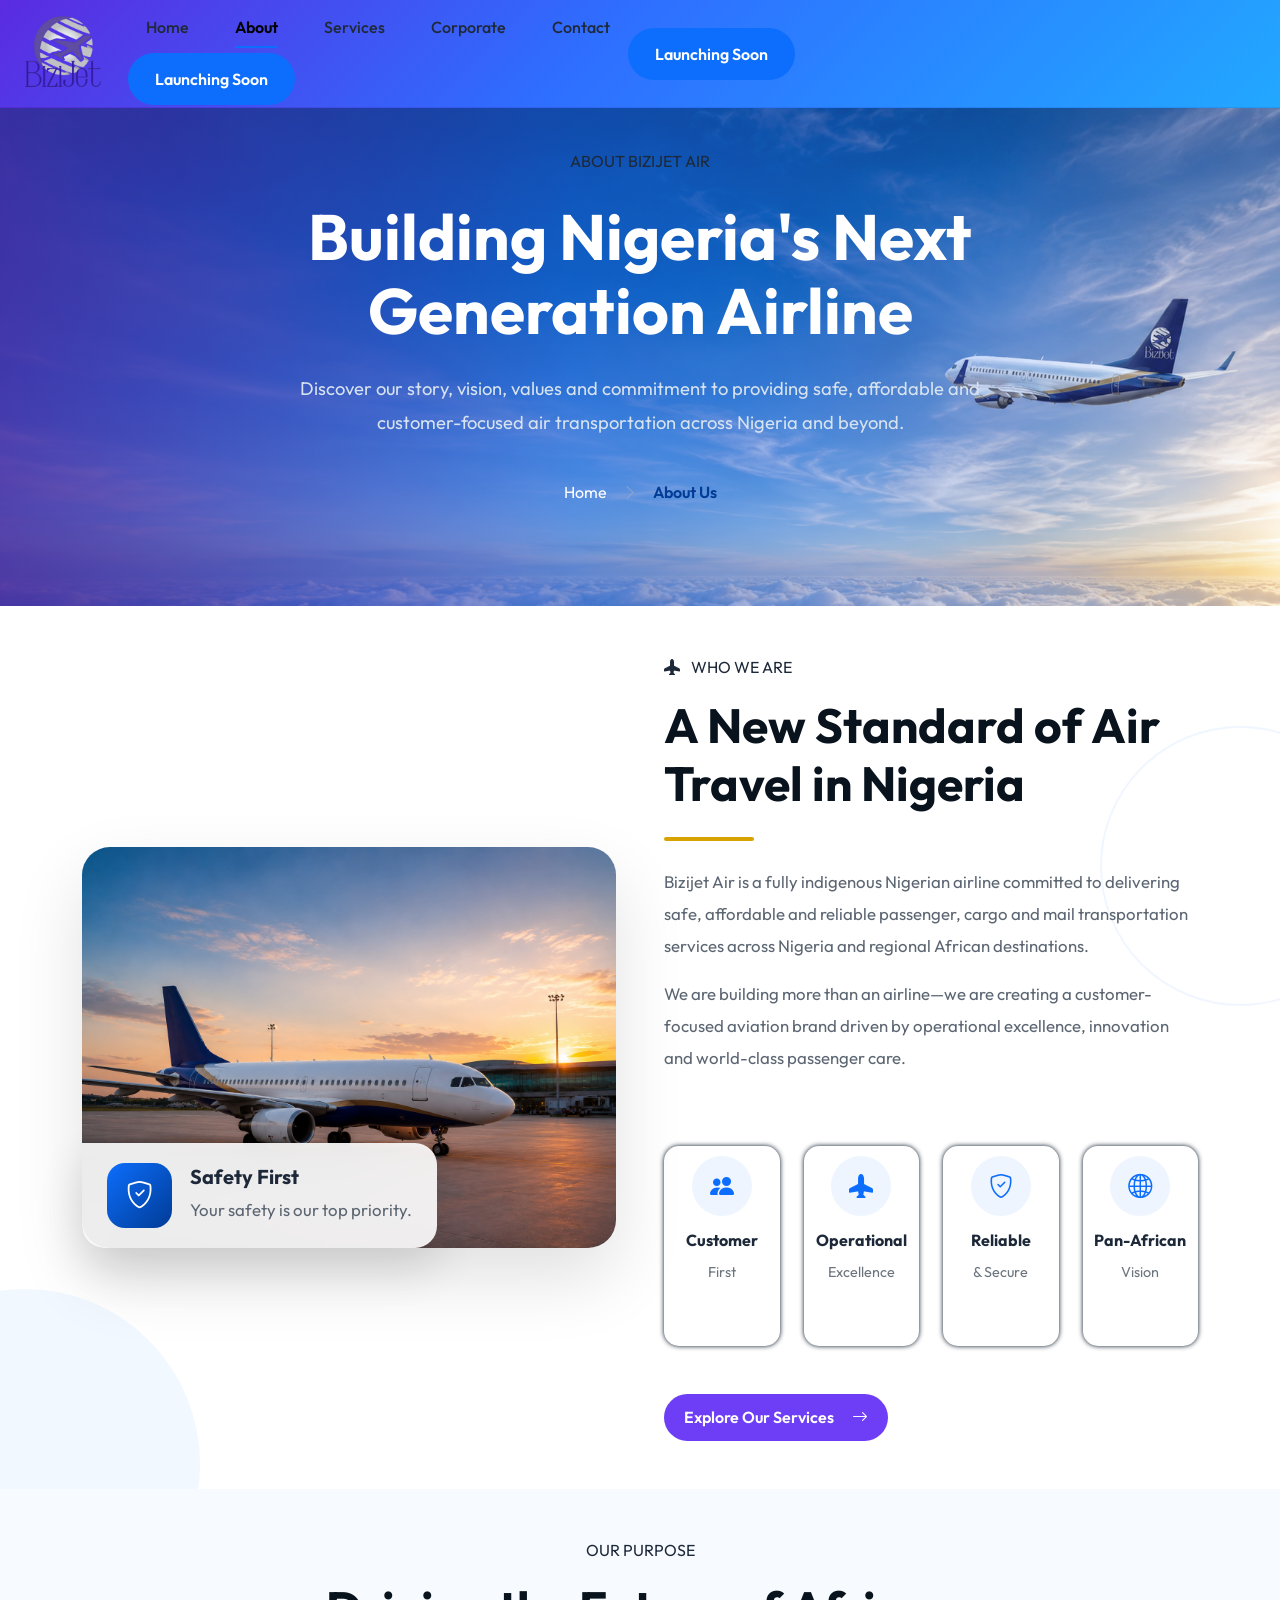
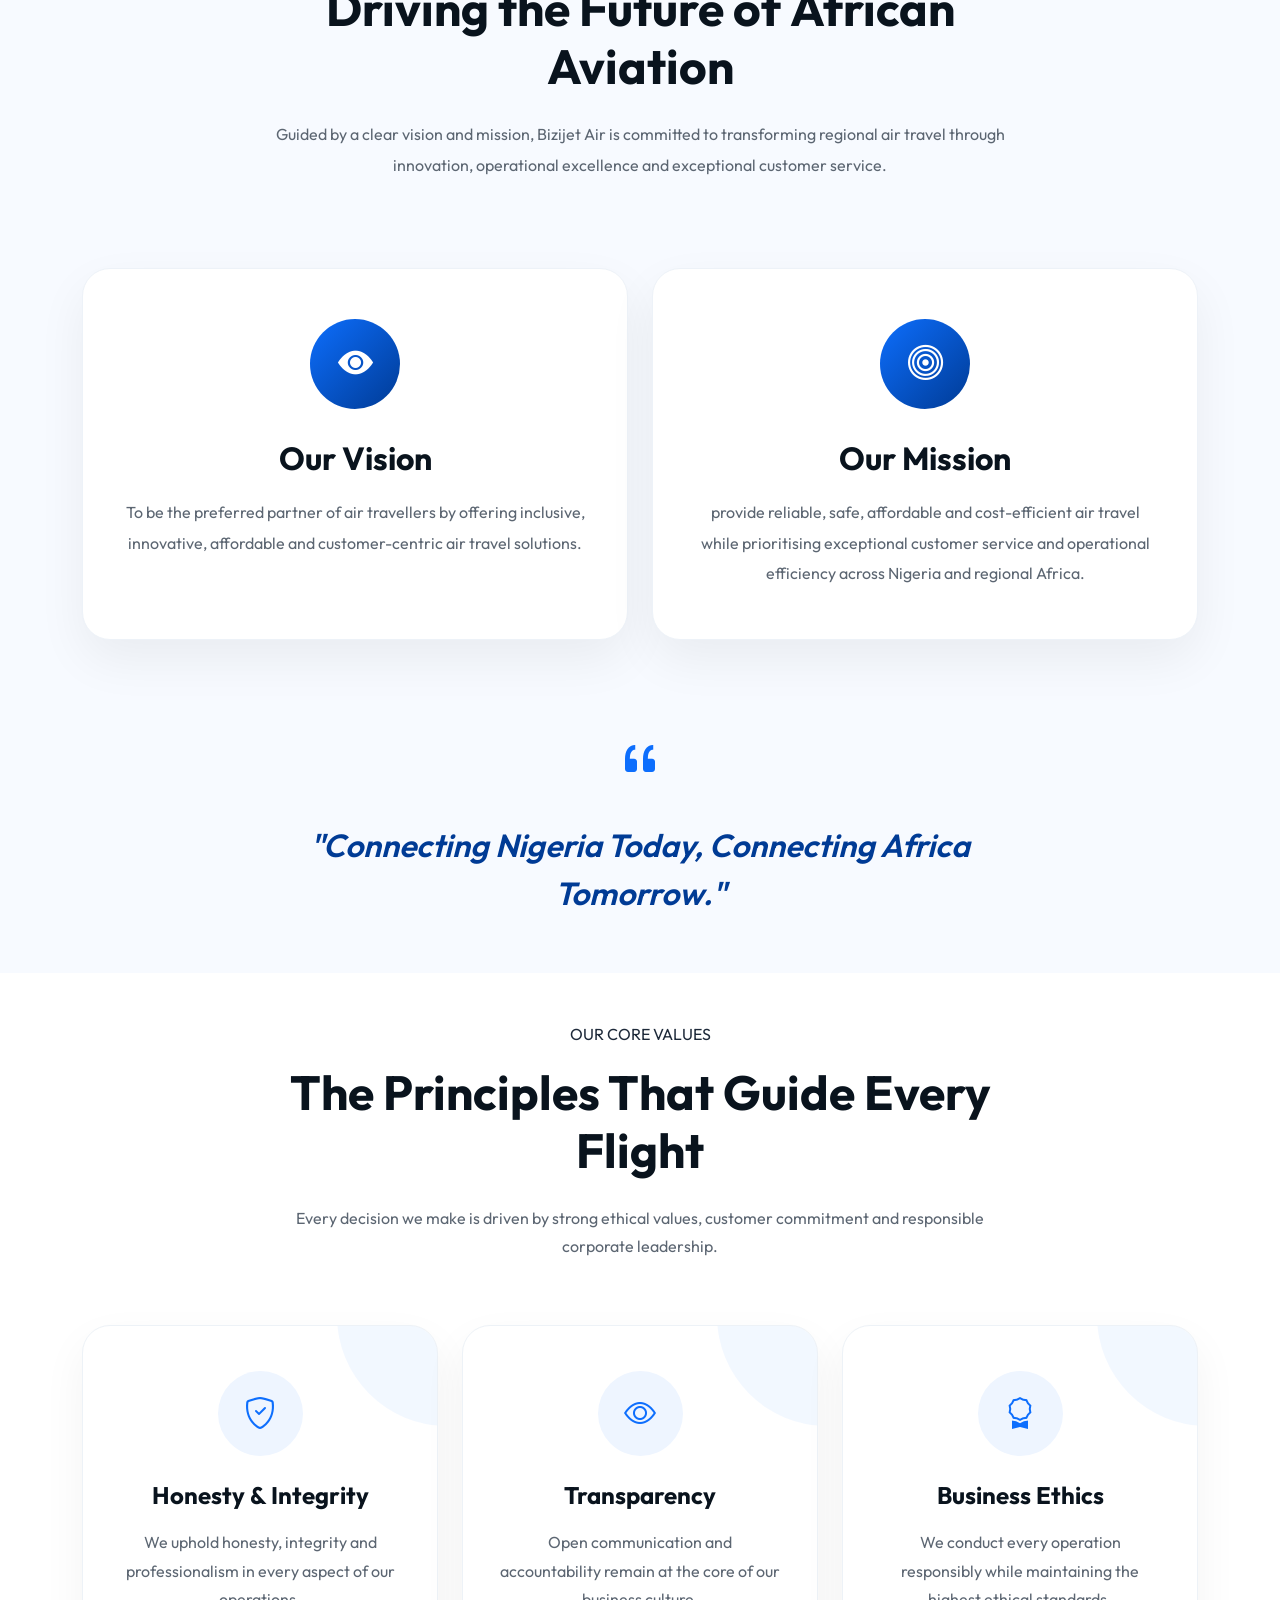
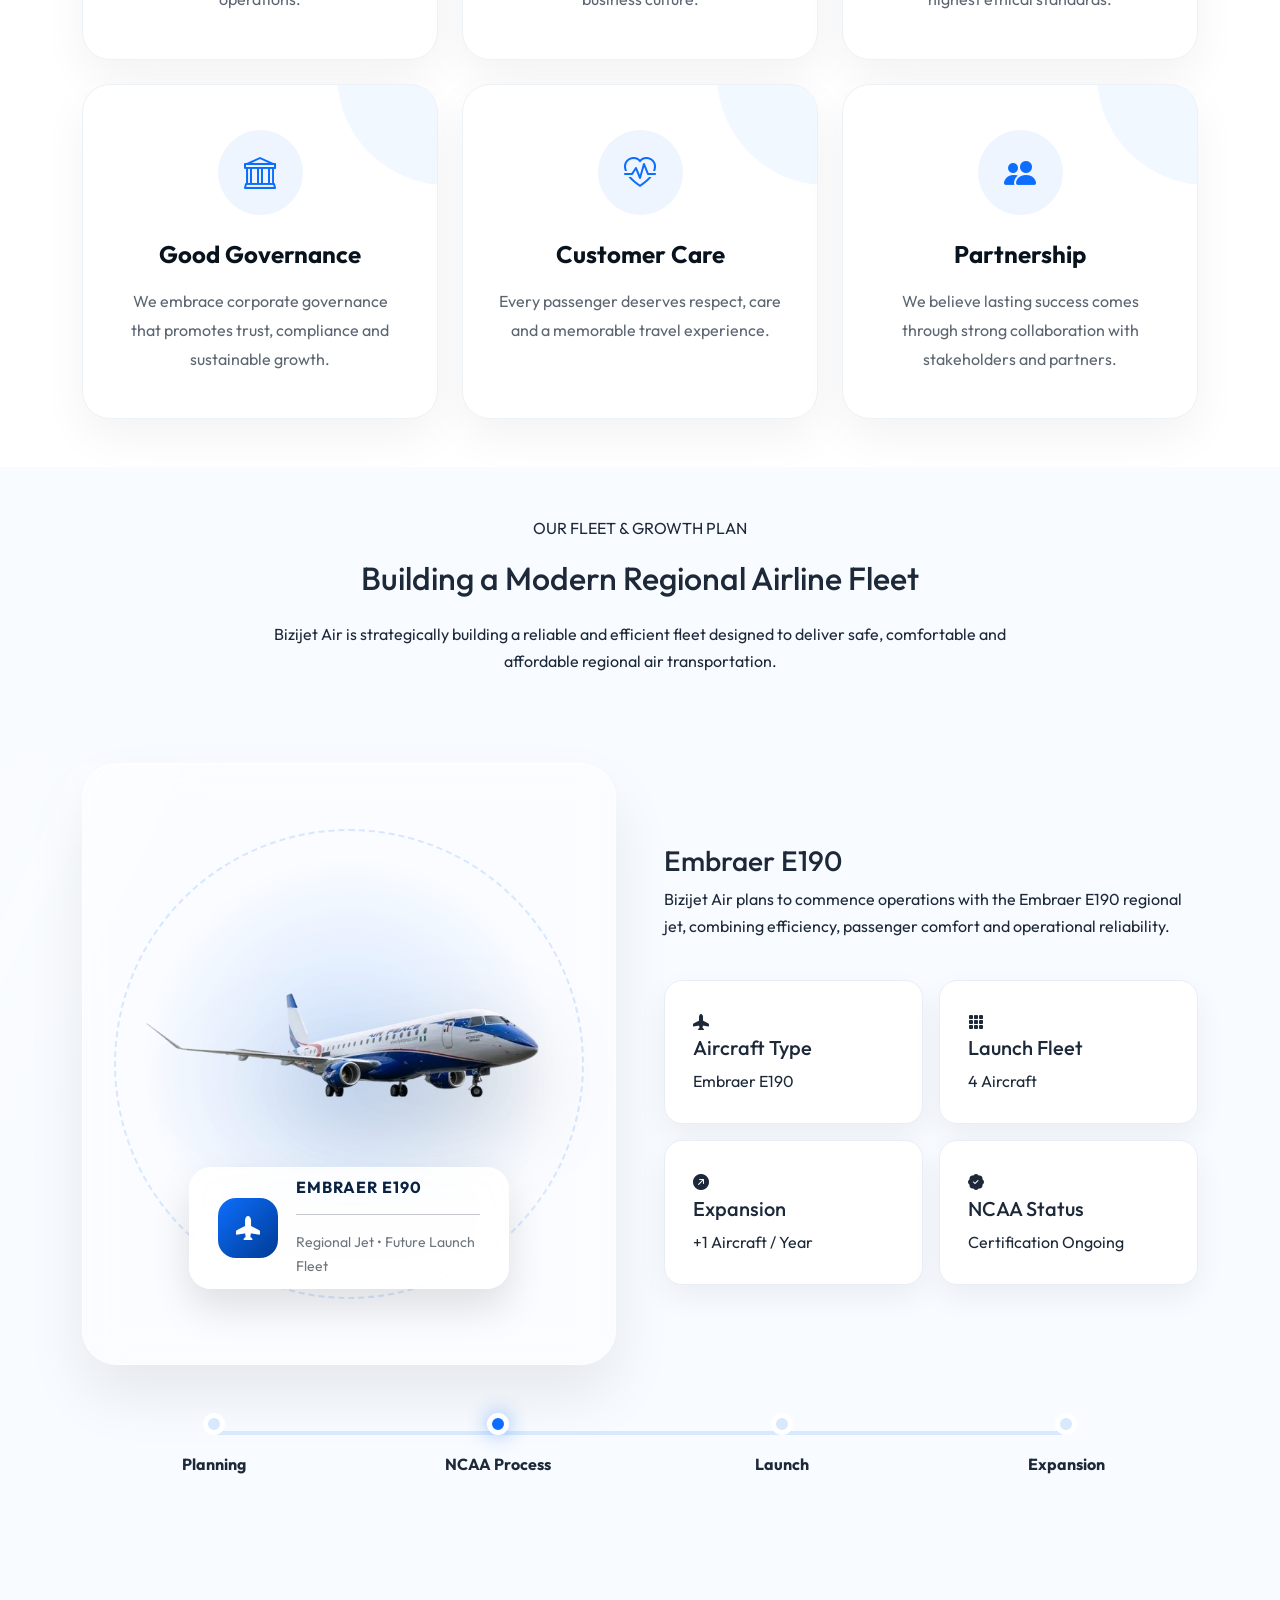
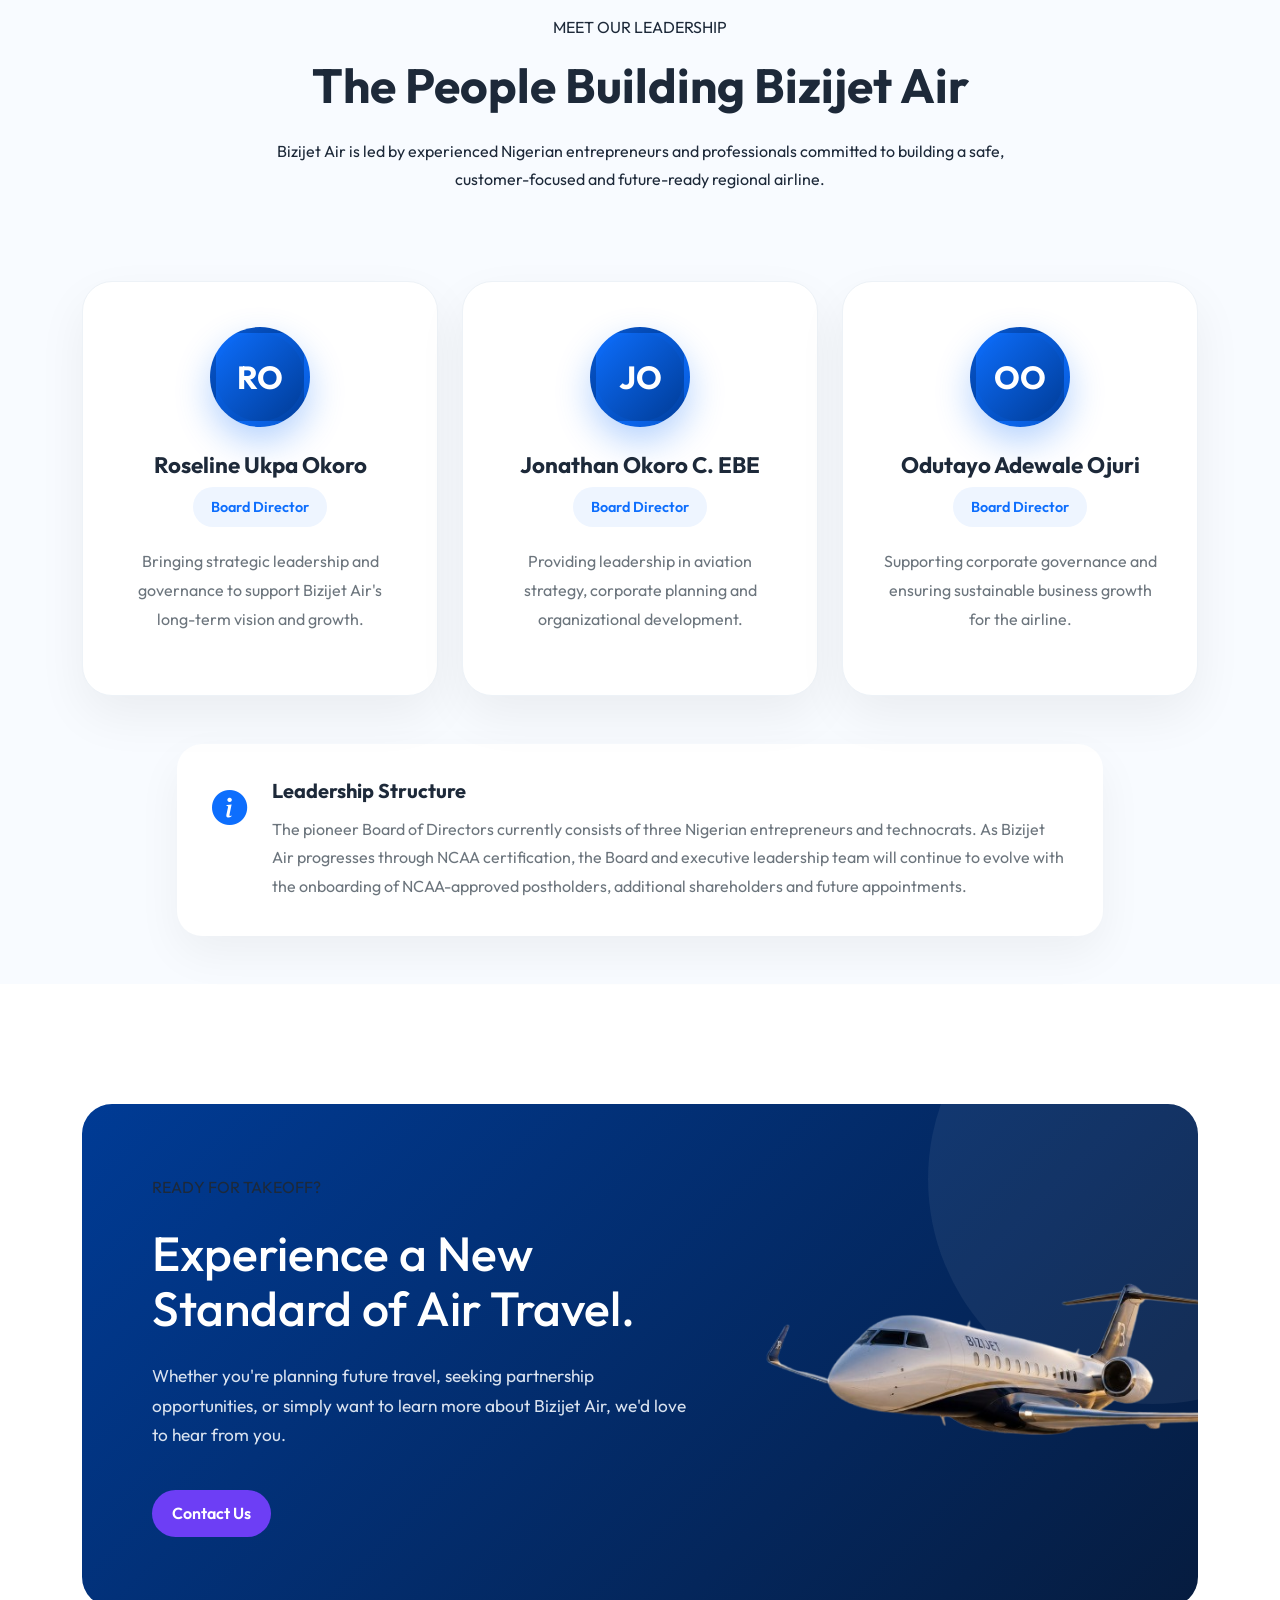
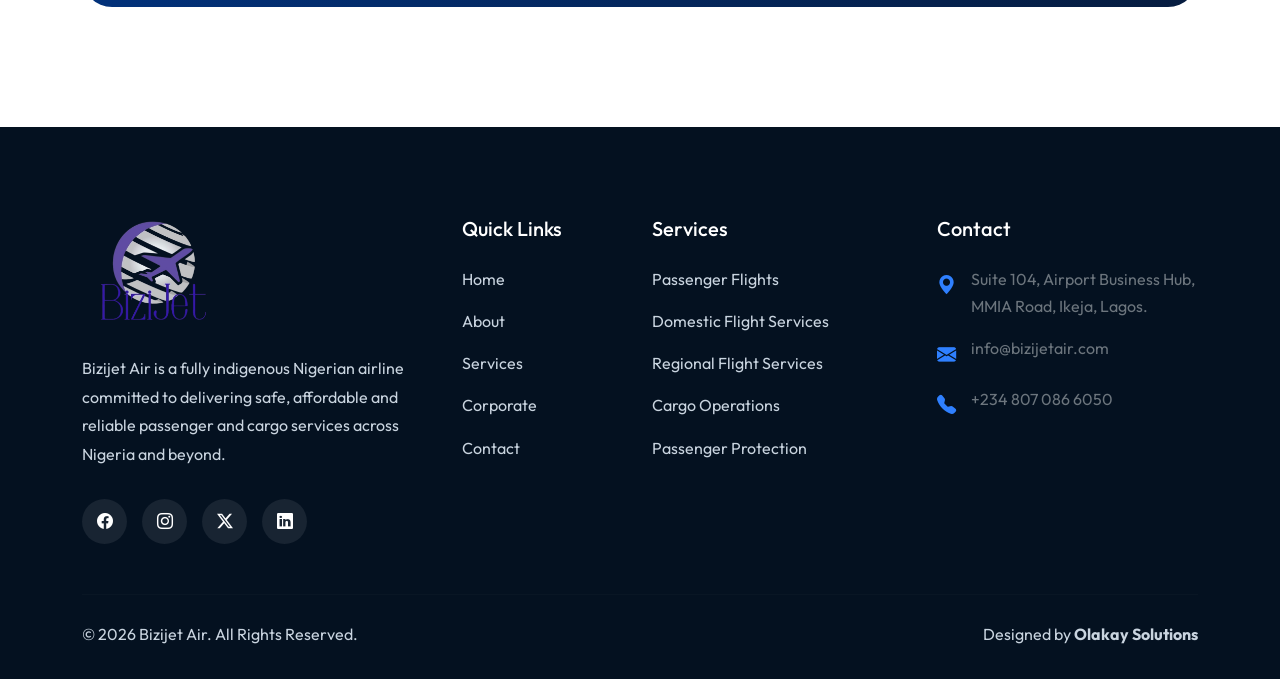
==== commit 46919ed3: "Add files via upload" ====
--- a/about.html
+++ b/about.html
@@ -22,23 +22,27 @@
             <i class="bi bi-list"></i>
         </button>
         <div class="collapse navbar-collapse"id="navbarMenu">
-            <ul class="navbar-nav mx-auto">
-                <li class="nav-item">
-                    <a class="nav-link"href="index.html">Home</a>
-                </li>
-                <li class="nav-item">
-                    <a class="nav-link active"href="about.html">About</a>
-                </li>
-                <li class="nav-item">
-                    <a class="nav-link"href="services.html">Services</a>
-                </li>
-                <li class="nav-item">
-                    <a class="nav-link"href="corporate.html">Corporate</a>
-                </li>
-                <li class="nav-item">
-                    <a class="nav-link" href="contact.html">Contact</a>
-                </li>
-            </ul>
+            <div class="collapse navbar-collapse"id="navbarMenu">
+                <div class="mobile-menu">
+                    <ul class="navbar-nav mx-auto">
+                        <li class="nav-item">
+                            <a class="nav-link"href="index.html">Home</a>
+                        </li>
+                        <li class="nav-item">
+                            <a class="nav-link active"href="about.html">About</a>
+                        </li>
+                        <li class="nav-item">
+                            <a class="nav-link"href="services.html">Services</a>
+                        </li>
+                        <li class="nav-item">
+                            <a class="nav-link"href="corporate.html">Corporate</a>
+                        </li>
+                        <li class="nav-item">
+                            <a class="nav-link" href="contact.html">Contact</a>
+                        </li>
+                    </ul>
+                    <a href="corporate.html#workInProgress"class="btn launch-btn">Launching Soon</a>
+                </div>
 
             <a href="corporate.html#workInProgress"class="btn launch-btn">Launching Soon</a>
         </div>
--- a/style.css
+++ b/style.css
@@ -31,23 +31,12 @@
 ==========================*/
 
 .navbar{
-    background: linear-gradient(
-        135deg,
-        #5B2BE0 0%,
-        #2F6DFF 45%,
-        #22A8FF 100%
-    );
-
+    background: linear-gradient(135deg,#5B2BE0 0%, #2F6DFF 45%, #22A8FF 100%);
     backdrop-filter:blur(16px);
-
     border-bottom:1px solid rgba(0,0,0,.05);
-
     padding:2px 0;
-
     transition:.35s;
-
     z-index:9999;
-
 }
 .navbar.scrolled {
     background:rgba(255,255,255,.88);
@@ -59,77 +48,42 @@
 ==========================*/
 
 .navbar-brand img{
-
     width: 100px;
-
 }
 
 /*=========================
         LINKS
 ==========================*/
-
 .navbar-nav{
-
     gap:10px;
-
-}
-
+}
 .nav-link{
-
     position:relative;
-
     color:#1f2937;
-
     font-weight:500;
-
     padding:12px 18px !important;
-
     transition:.3s;
-
-}
-
+}
 .nav-link:hover{
-
     color:#0d6efd;
-
-}
-
+}
 /* underline */
-
 .nav-link::after{
-
     content:"";
-
     position:absolute;
-
     left:18px;
-
     bottom:5px;
-
     width:0;
-
     height:2px;
-
     background:#0d6efd;
-
     transition:.3s;
-
-}
-
-.nav-link:hover::after,
-
-.nav-link.active::after{
-
+}
+.nav-link:hover::after, .nav-link.active::after{
     width:calc(100% - 36px);
-
-}
-
+}
 .nav-link.active{
-
     color:#0d6efd;
-
     font-weight:600;
-
 }
 
 /*=========================
@@ -137,29 +91,18 @@
 ==========================*/
 
 .launch-btn{
-
     padding:13px 26px;
-
     border-radius:50px;
-
     background:#0d6efd;
-
     color:#fff;
-
     font-weight:600;
-
     transition:.3s;
-
 }
 
 .launch-btn:hover{
-
     background:#0b5ed7;
-
     color:#fff;
-
     transform:translateY(-2px);
-
 }
 
 /*=========================
@@ -167,21 +110,14 @@
 ==========================*/
 
 .navbar-toggler{
-
     border:none;
-
     box-shadow:none !important;
-
     padding:0;
-
 }
 
 .navbar-toggler i{
-
     font-size:2rem;
-
     color:#5B2BE0;
-
 }
 
 /*=========================
@@ -190,18 +126,12 @@
 
 @media(max-width:991px){
 
-.navbar-collapse{
-
+.mobile-menu{
     margin-top:20px;
-
     background:#fff;
-
     border-radius:22px;
-
     padding:20px;
-
     box-shadow:0 20px 50px rgba(0,0,0,.08);
-
 }
 .nav-link.active {
     color:#0d6efd;
@@ -211,35 +141,20 @@
     text-underline-offset: 5px;
     text-decoration-color: #003b95;
 }
-
 .navbar-nav{
-
     gap:0;
-
-}
-
+}
 .nav-link{
-
     padding:16px 0 !important;
-
     border-bottom:1px solid #edf2f7;
-
-}
-
+}
 .nav-link::after{
-
     display:none;
-
-}
-
+}
 .launch-btn{
-
     width:100%;
-
     margin-top:20px;
-
     text-align:center;
-
 }
 
 }
@@ -539,73 +454,40 @@
 ======================================*/
 
 @media(max-width:991px){
-
     .nav-links{
-
         display:none;
-
-    }
-
+    }
     .nav-btn{
-
         display:none;
-
-    }
-
+    }
     .menu-btn{
-
         display:block;
-
-    }
-
+    }
     .hero h1{
-
         font-size:3.2rem;
-
-    }
-
+    }
     section{
-
         padding:80px 6%;
-
-    }
-
+    }
 }
 
 @media(max-width:768px){
-
     .hero{
-
         text-align:center;
-
-    }
-
+    }
     .hero-content{
-
         margin:auto;
-
-    }
-
+    }
     .hero-buttons{
-
         justify-content:center;
-
         flex-wrap:wrap;
-
-    }
-
+    }
     .hero-features{
-
         justify-content:center;
-
-    }
-
+    }
     .hero h1{
-
         font-size:2.6rem;
-
-    }
-
+    }
 }
 
 .stat-card {
@@ -615,14 +497,15 @@
     height: 150px;
 }
 .stat-card .h2, .h3, .h4{
-    background:#6D3EF5;
-    box-shadow:0 15px 40px rgba(25,60,120,.08);
+    background:#fff;
+    /* box-shadow:0 15px 40px rgba(25,60,120,.08); */
     border:none;
     height: 50px;
     width: 100%;
-    border-radius: 50px;
+    border-radius: 5px;
     align-items: center;
-    color: #fff;
+    color: #003b95;
+    font-weight: 800;
 }
 .stat-card:hover {
     transform:translateY(-8px);
@@ -1469,35 +1352,20 @@
 ================================*/
 
 .top-left{
-
     left:20px;
-
     top:70px;
-
-}
-
+}
 .top-right{
-
     right:20px;
-
     top:70px;
-
-}
-
+}
 .bottom-left{
-
     left:0;
-
     bottom:80px;
-
-}
-
+}
 .bottom-right{
-
     right:0;
-
     bottom:80px;
-
 }
 
 /*===============================
@@ -1505,77 +1373,44 @@
 ================================*/
 
 .shield-wrapper::before{
-
     content:"";
-
     position:absolute;
-
     width:450px;
-
     height:450px;
-
     border-radius:50%;
-
     background:radial-gradient(circle,
     rgba(47,128,255,.28),
     transparent 70%);
-
     animation:pulseGlow 4s infinite;
-
 }
 
 /*===============================
         ANIMATIONS
 ================================*/
-
 @keyframes float{
-
     0%{
-
         transform:translateY(0px);
-
-    }
-
+    }
     50%{
-
         transform:translateY(-15px);
-
-    }
-
+    }
     100%{
-
         transform:translateY(0px);
-
-    }
-
-}
-
+    }
+}
 @keyframes pulseGlow{
-
     0%{
-
         transform:scale(.95);
-
         opacity:.4;
-
-    }
-
+    }
     50%{
-
         transform:scale(1.08);
-
         opacity:.8;
-
-    }
-
+    }
     100%{
-
         transform:scale(.95);
-
         opacity:.4;
-
-    }
-
+    }
 }
 
 /*===============================
@@ -1583,35 +1418,20 @@
 ================================*/
 
 @media(max-width:991px){
-
     .shield-wrapper{
-
         min-height:500px;
-
         margin-top:50px;
-
-    }
-
+    }
     .shield-image{
-
         width:280px;
-
-    }
-
+    }
     .floating{
-
         width:90px;
-
         height:90px;
-
-    }
-
-    .floating span{
-
+    }
+    /* .floating span{
         display:none;
-
-    }
-
+    } */
 }
 
 @media(max-width:768px){
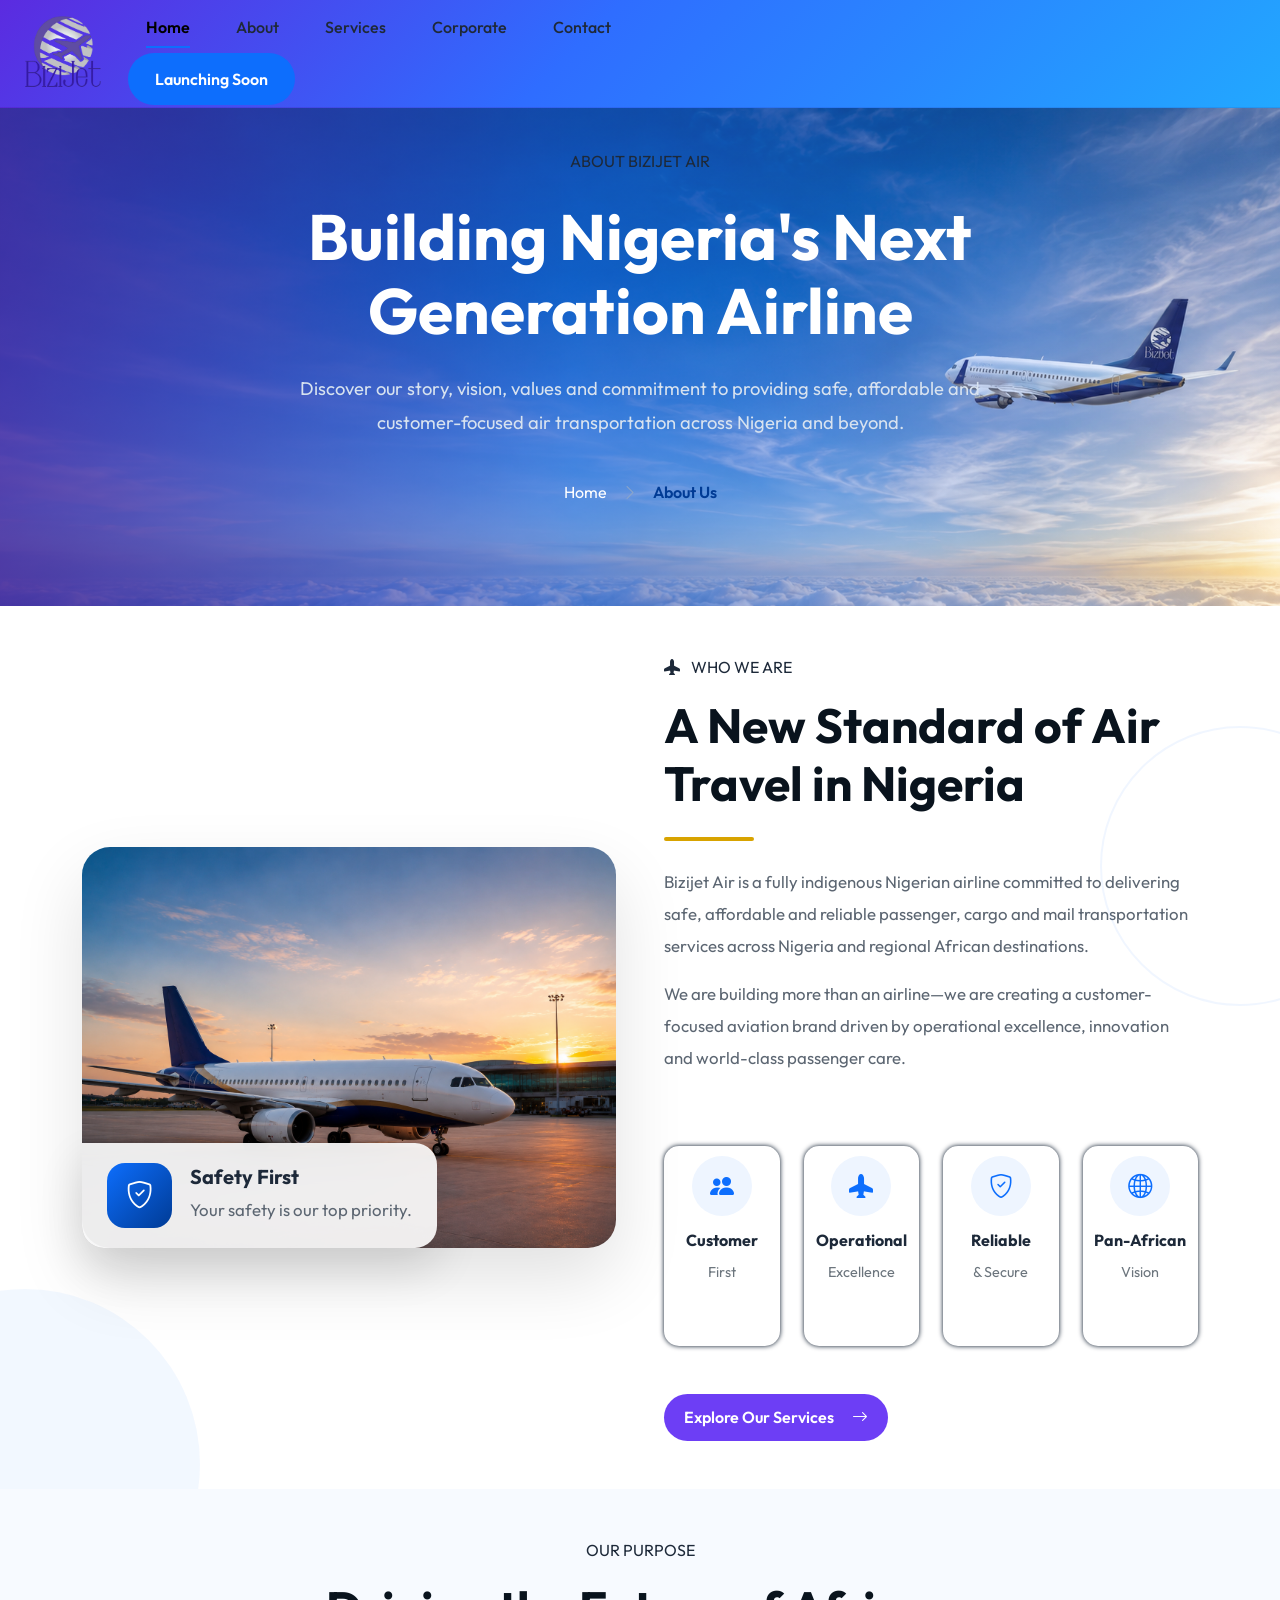
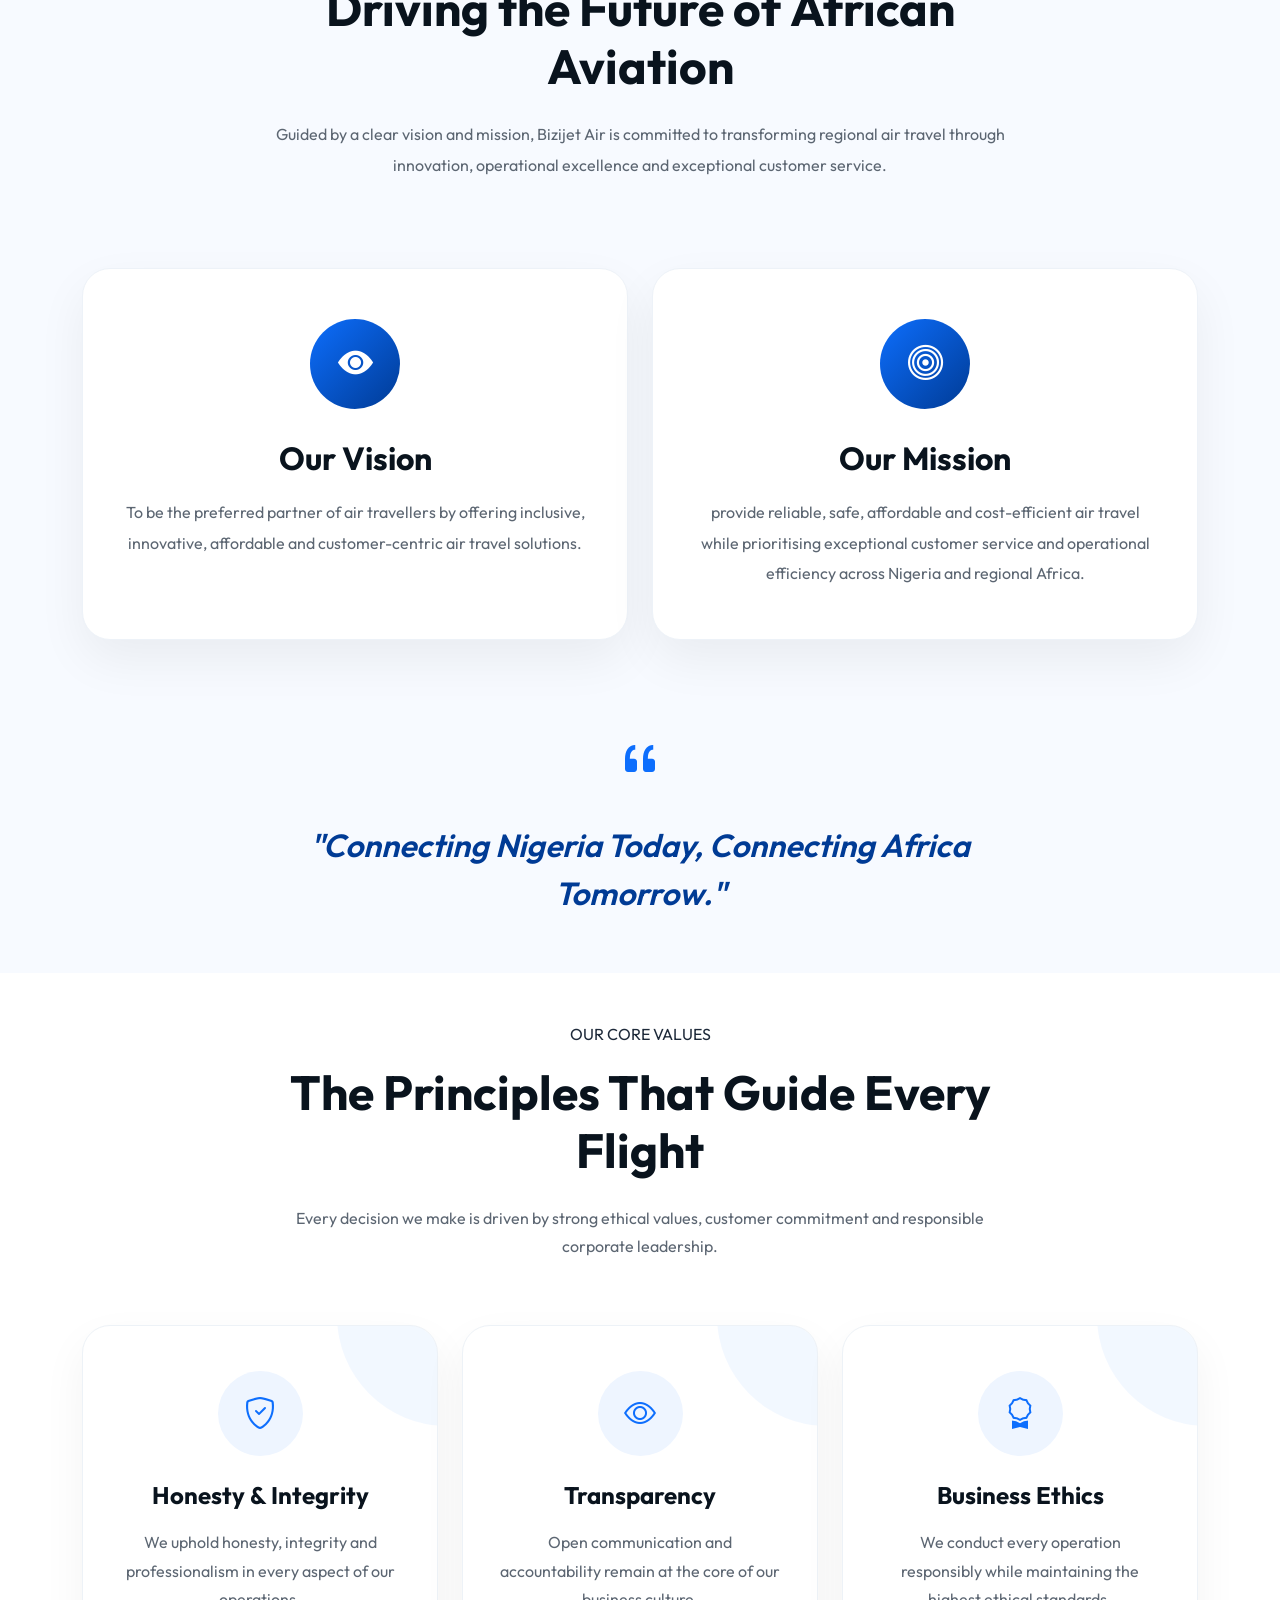
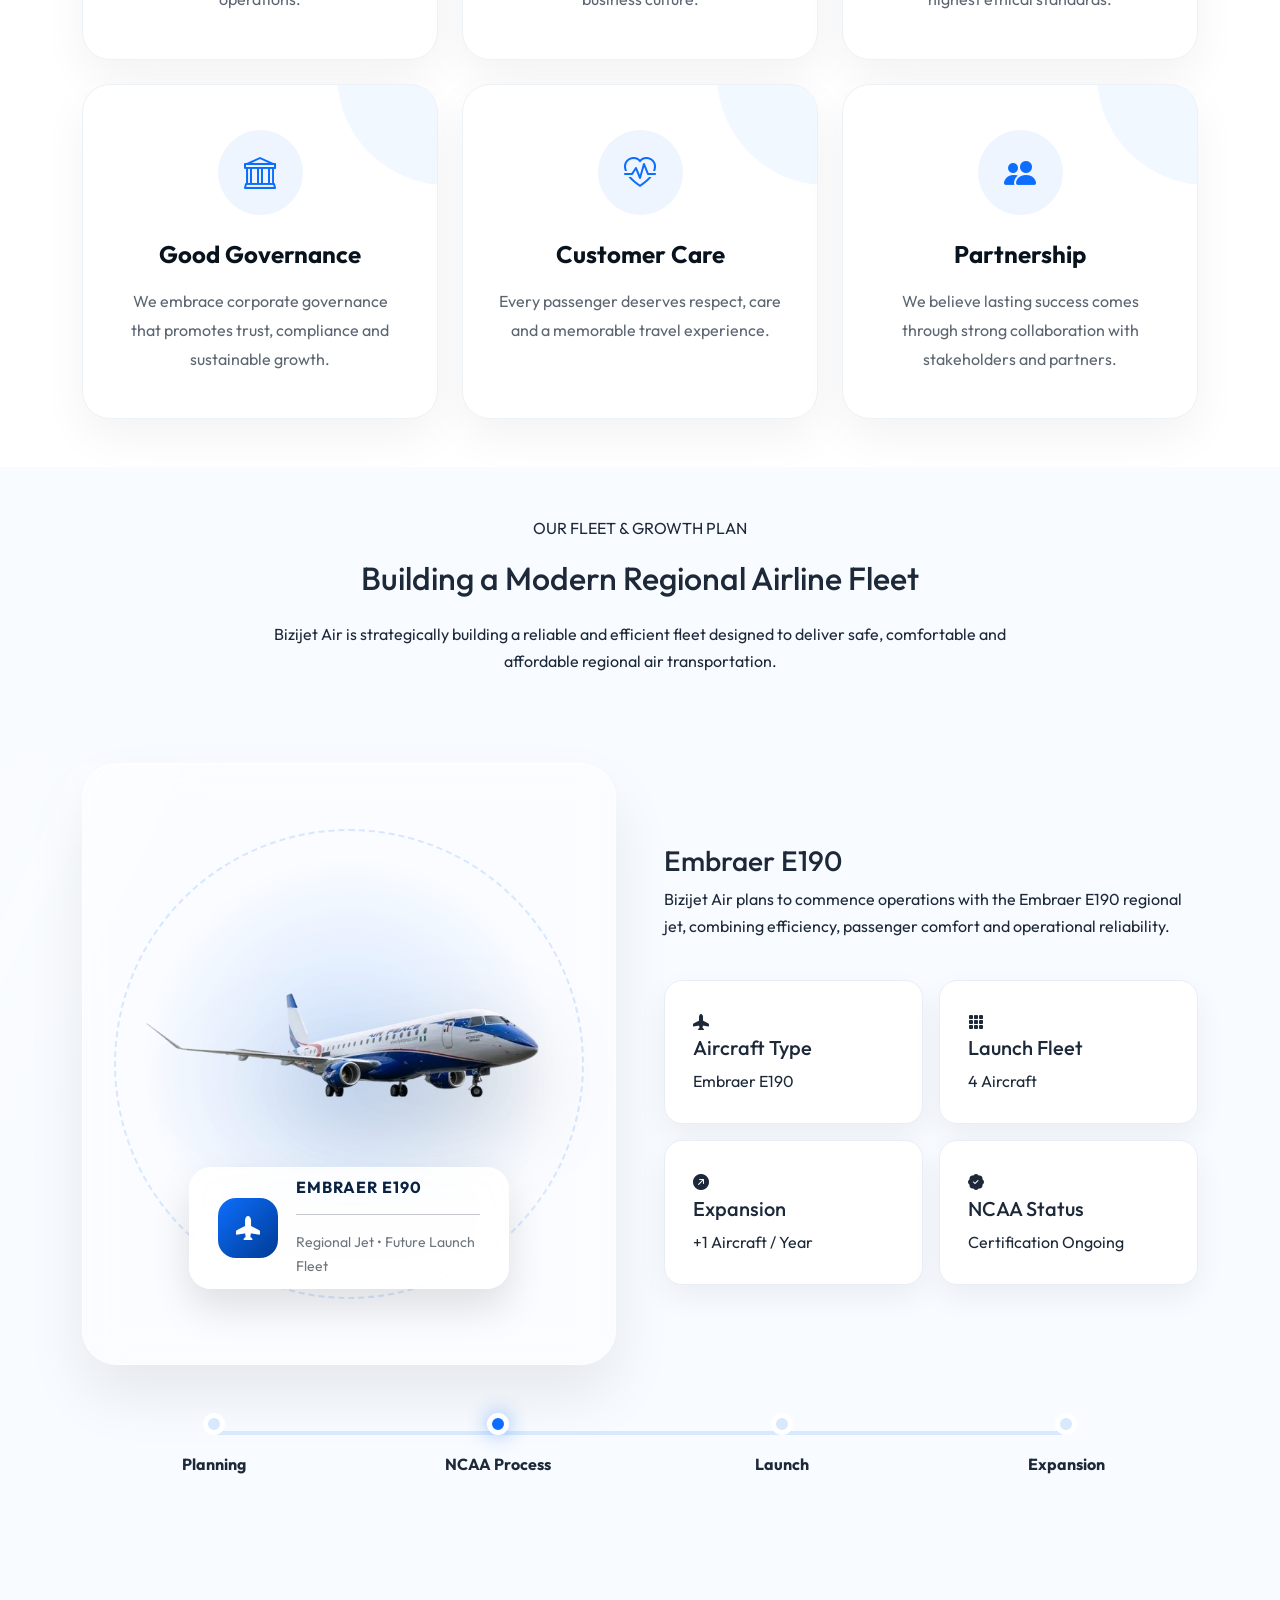
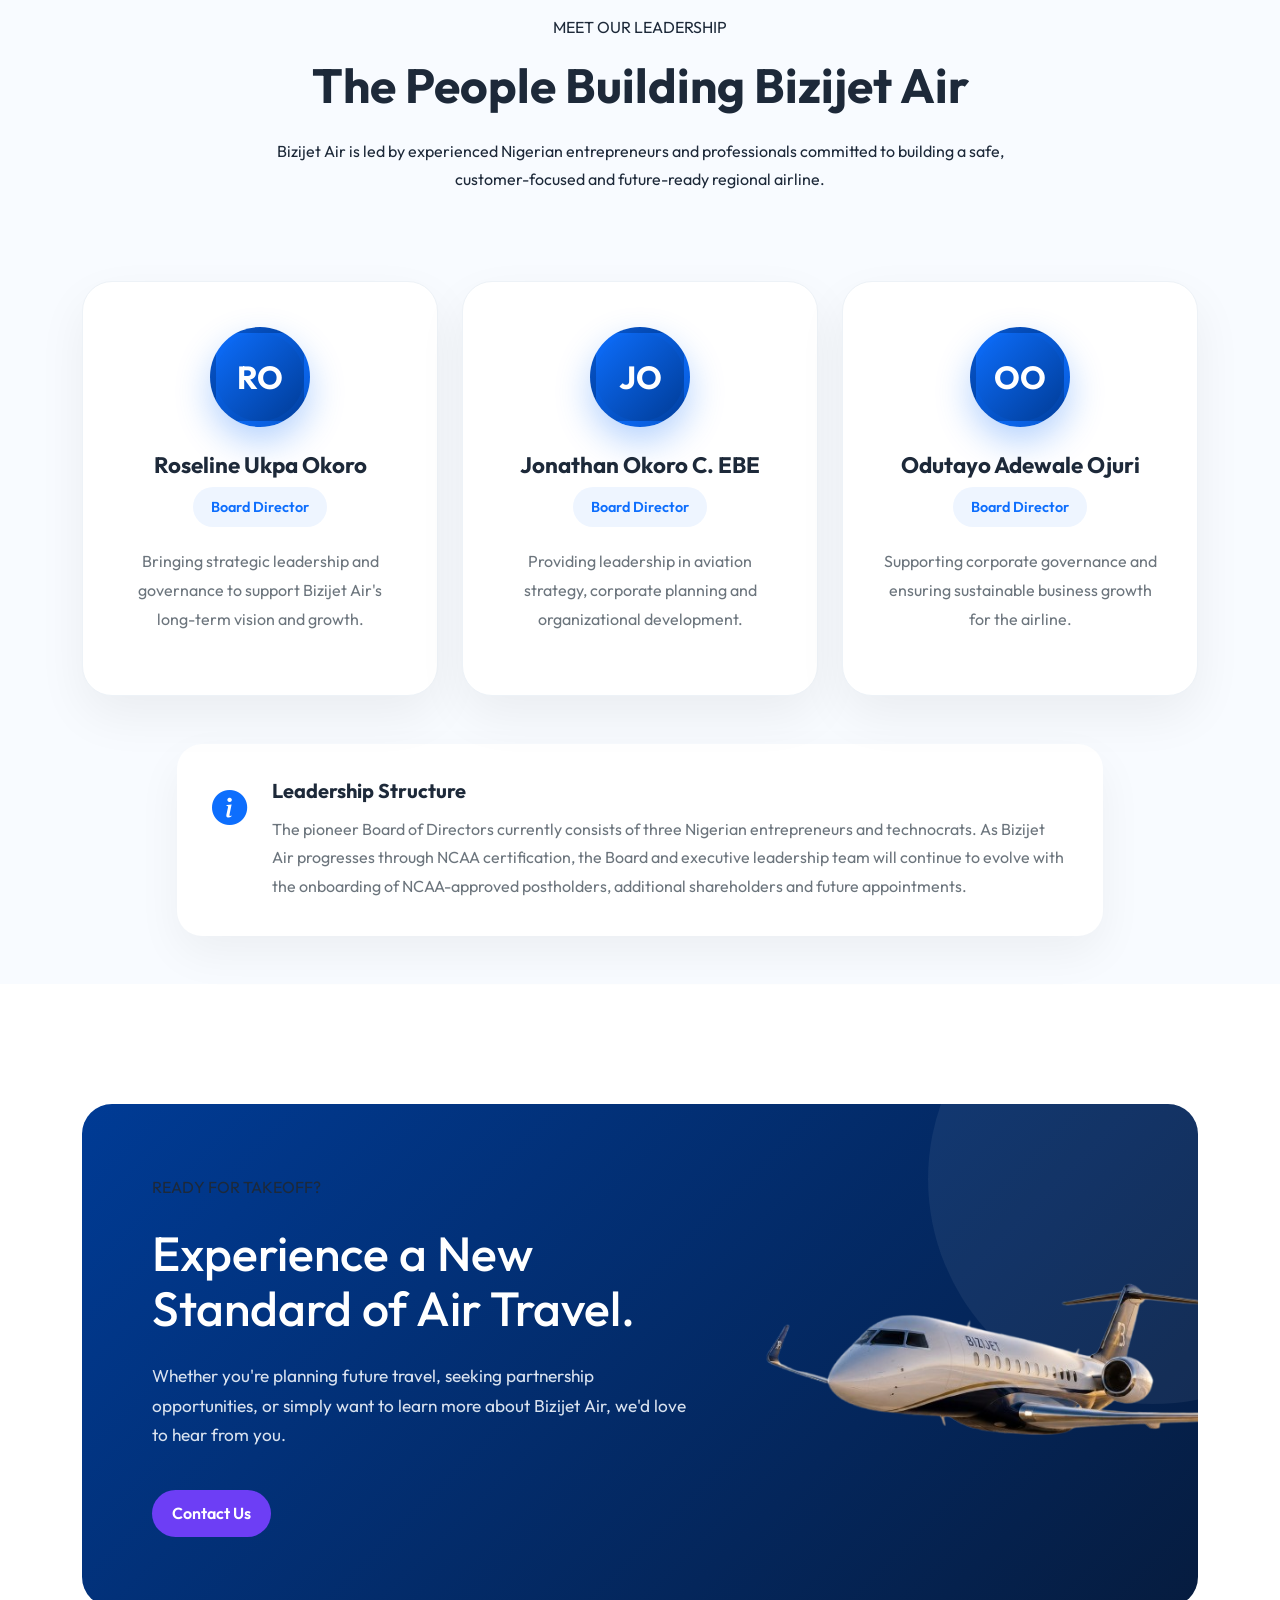
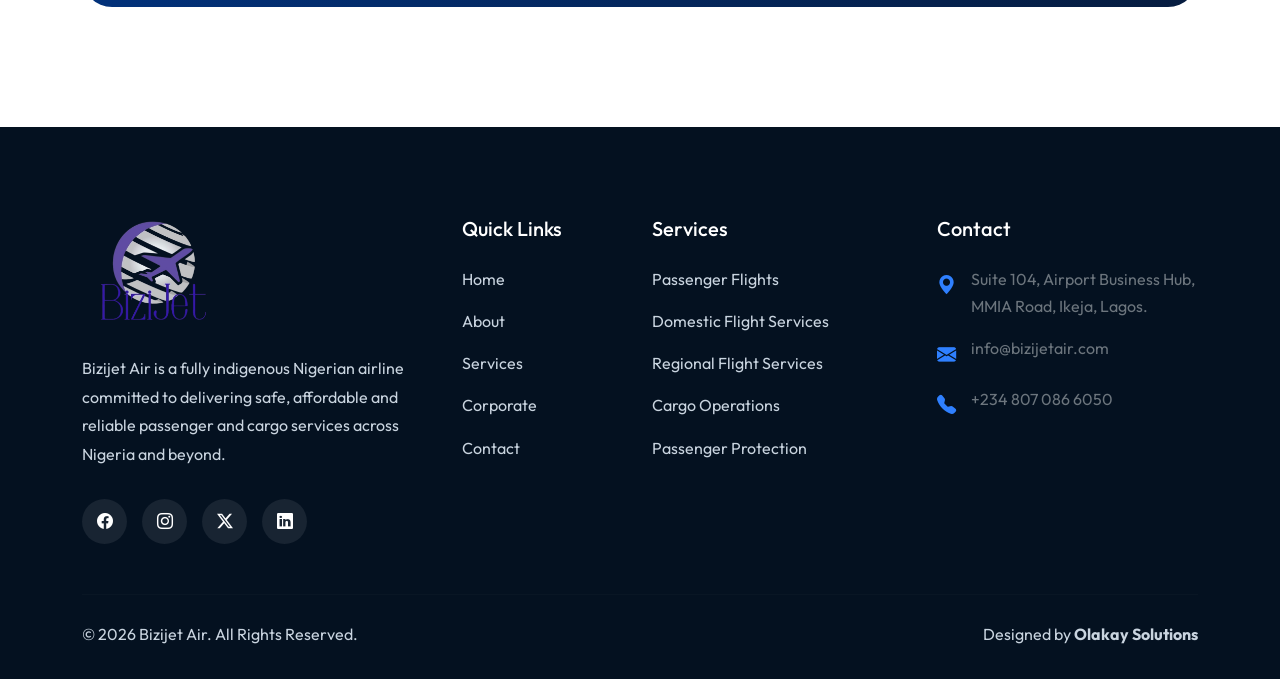
==== commit 33f04de4: "Add files via upload" ====
--- a/about.html
+++ b/about.html
@@ -22,29 +22,26 @@
             <i class="bi bi-list"></i>
         </button>
         <div class="collapse navbar-collapse"id="navbarMenu">
-            <div class="collapse navbar-collapse"id="navbarMenu">
-                <div class="mobile-menu">
-                    <ul class="navbar-nav mx-auto">
-                        <li class="nav-item">
-                            <a class="nav-link"href="index.html">Home</a>
-                        </li>
-                        <li class="nav-item">
-                            <a class="nav-link active"href="about.html">About</a>
-                        </li>
-                        <li class="nav-item">
-                            <a class="nav-link"href="services.html">Services</a>
-                        </li>
-                        <li class="nav-item">
-                            <a class="nav-link"href="corporate.html">Corporate</a>
-                        </li>
-                        <li class="nav-item">
-                            <a class="nav-link" href="contact.html">Contact</a>
-                        </li>
-                    </ul>
-                    <a href="corporate.html#workInProgress"class="btn launch-btn">Launching Soon</a>
-                </div>
-
-            <a href="corporate.html#workInProgress"class="btn launch-btn">Launching Soon</a>
+            <div class="mobile-menu">
+                <ul class="navbar-nav mx-auto">
+                    <li class="nav-item">
+                        <a class="nav-link active"href="index.html">Home</a>
+                    </li>
+                    <li class="nav-item">
+                        <a class="nav-link"href="about.html">About</a>
+                    </li>
+                    <li class="nav-item">
+                        <a class="nav-link"href="services.html">Services</a>
+                    </li>
+                    <li class="nav-item">
+                        <a class="nav-link"href="corporate.html">Corporate</a>
+                    </li>
+                    <li class="nav-item">
+                        <a class="nav-link" href="contact.html">Contact</a>
+                    </li>
+                </ul>
+                <a href="corporate.html#workInProgress"class="btn launch-btn">Launching Soon</a>
+            </div>
         </div>
     </div>
 </nav>
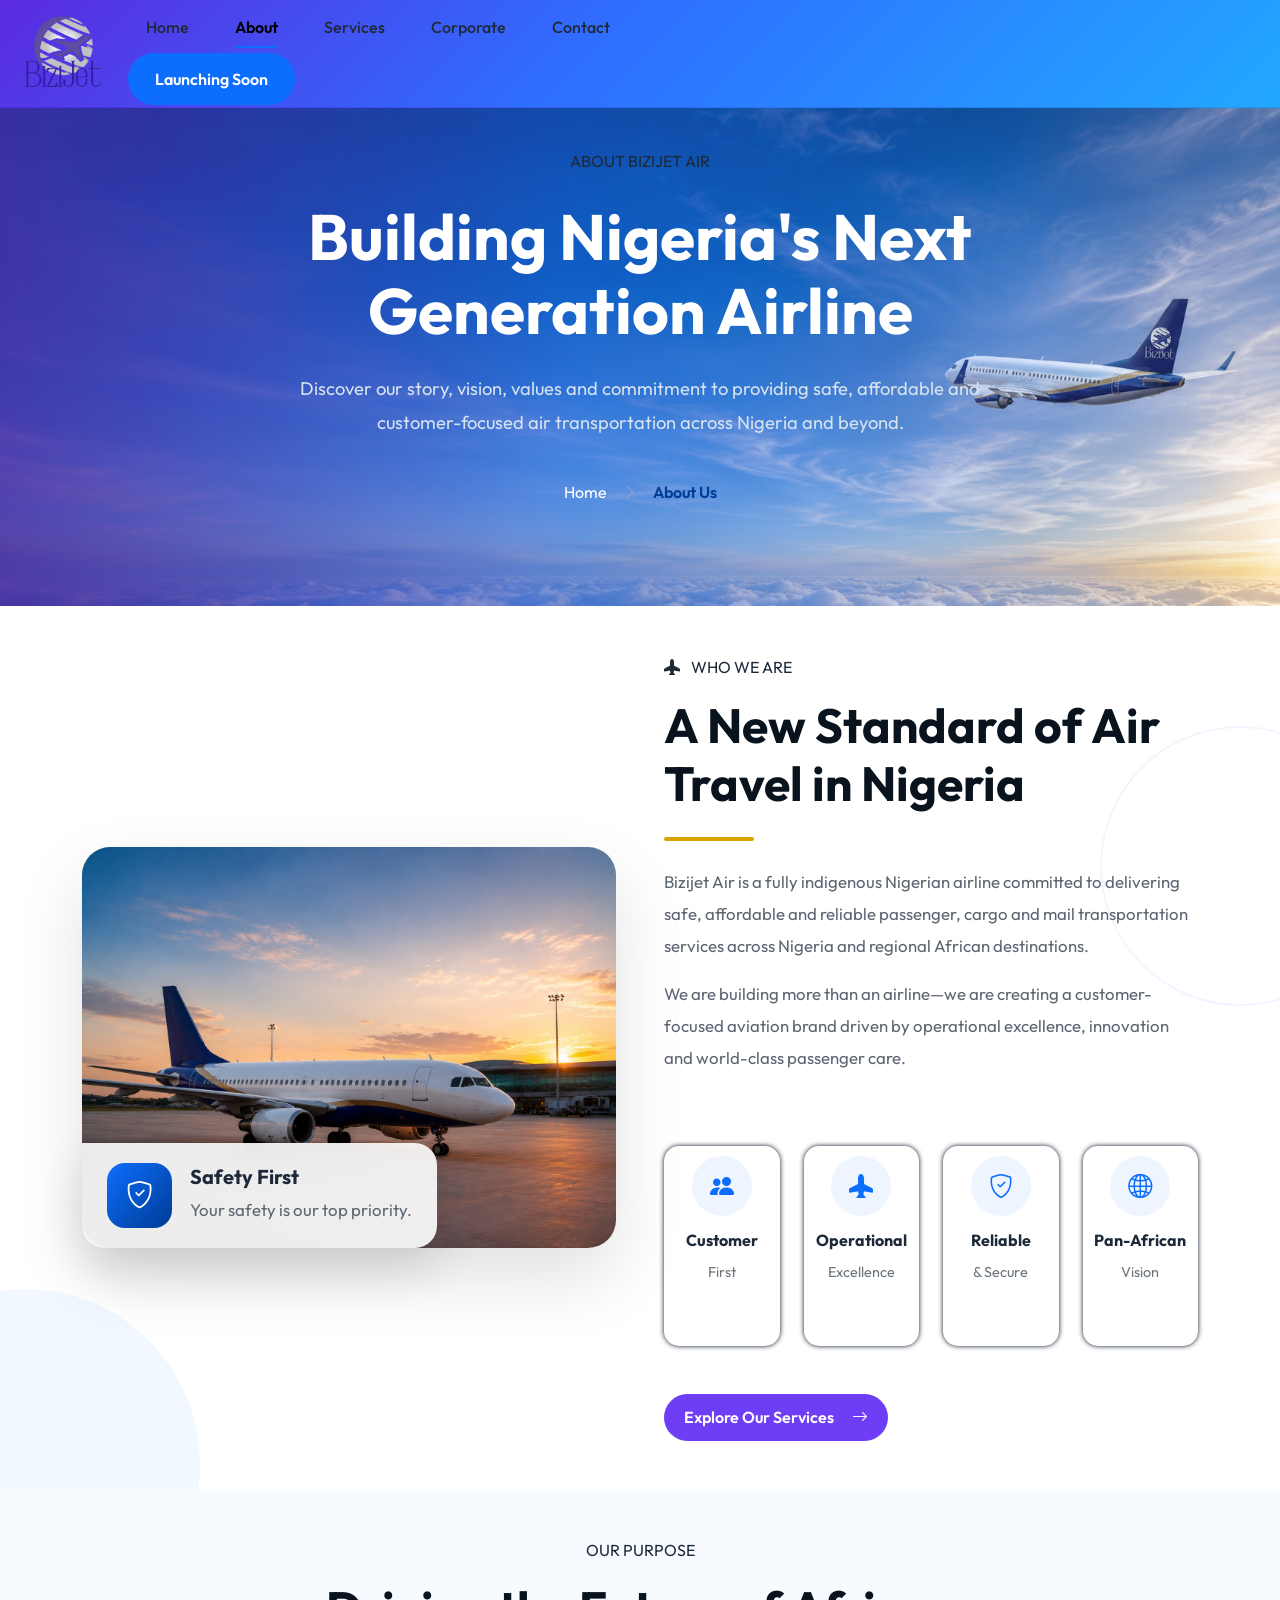
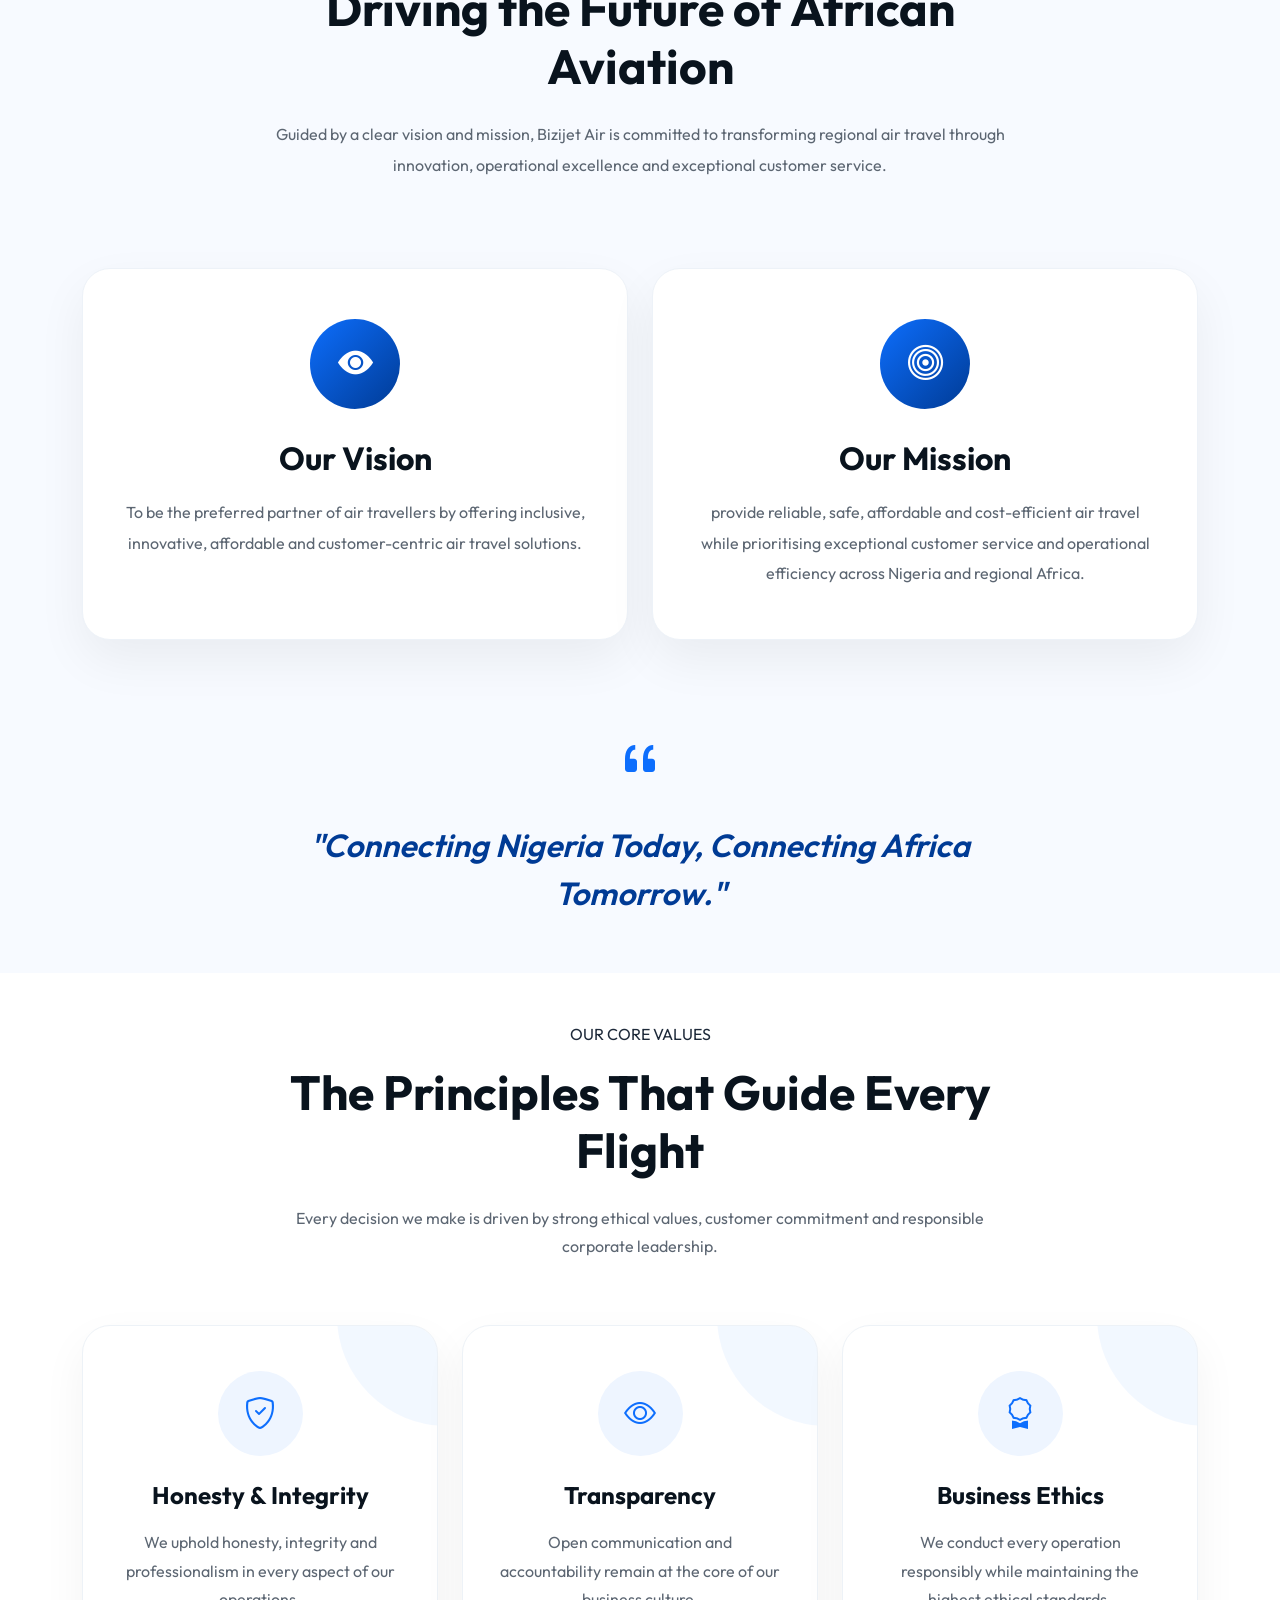
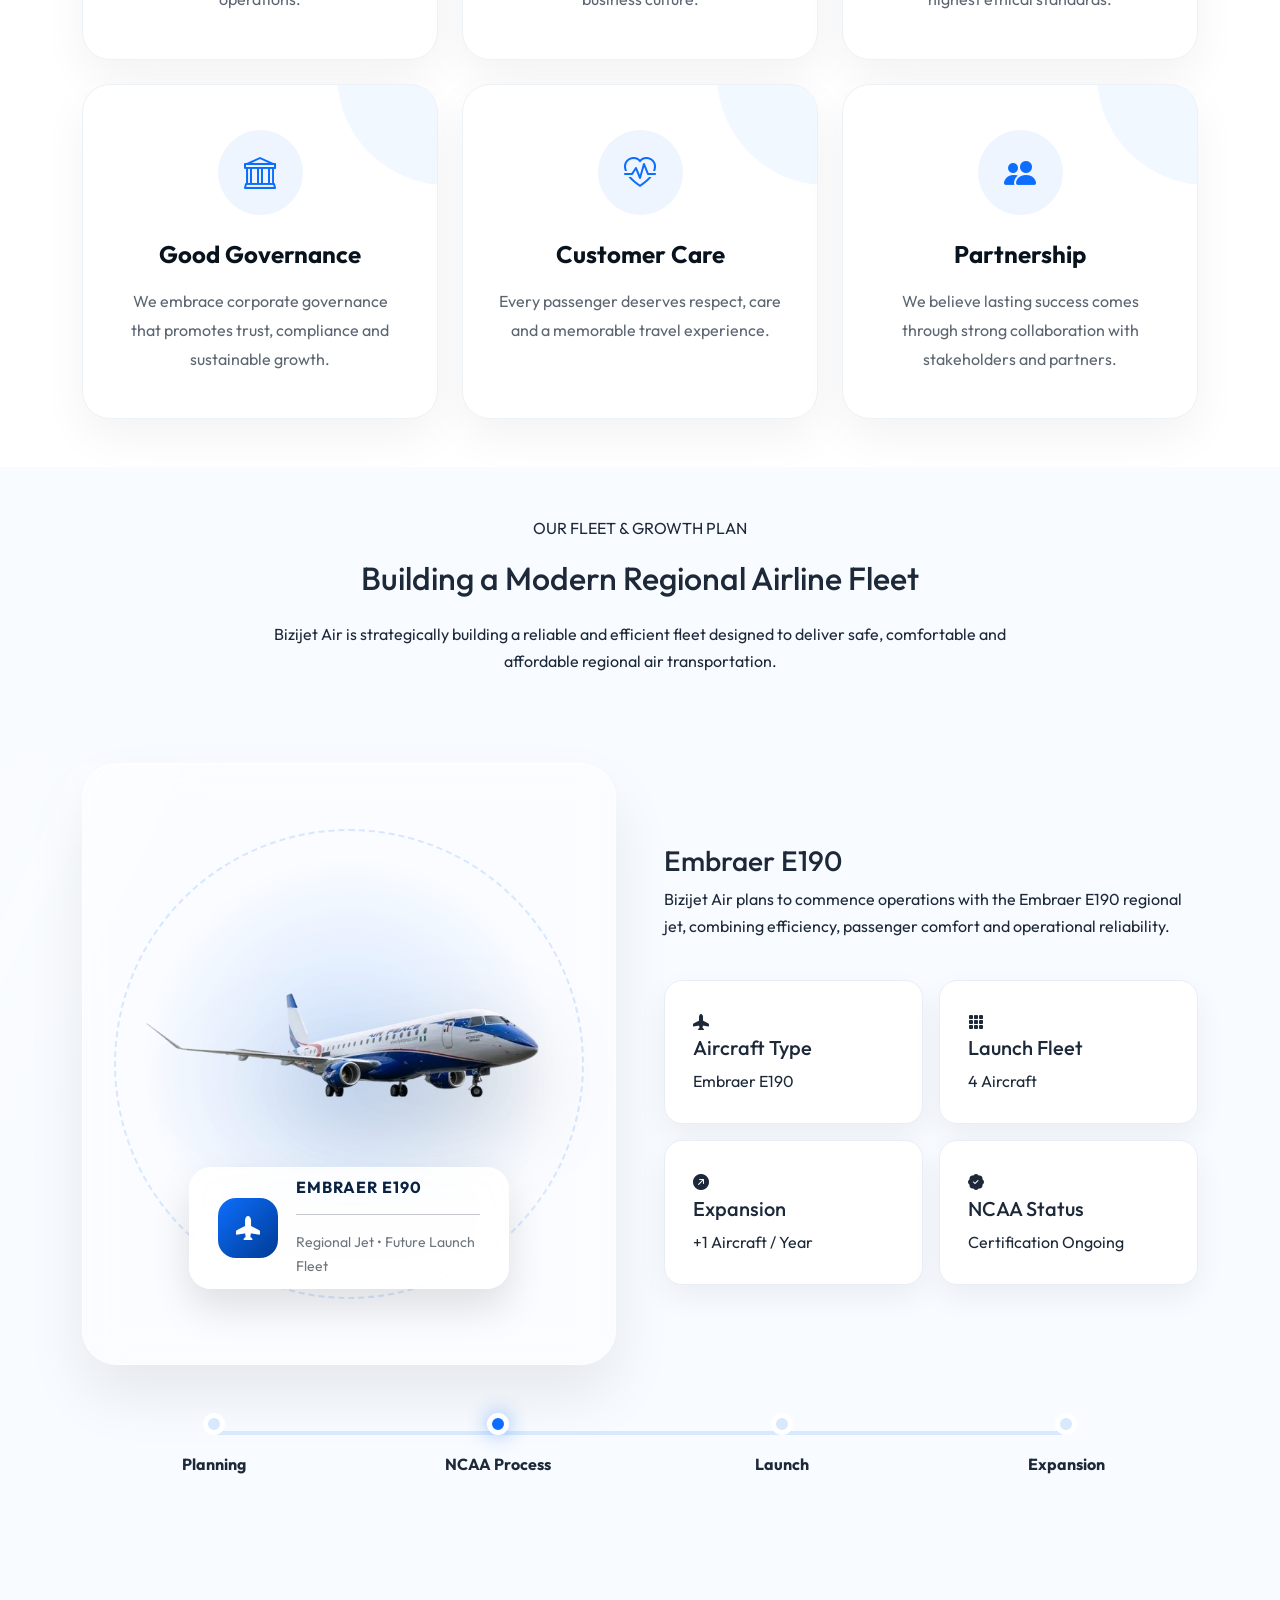
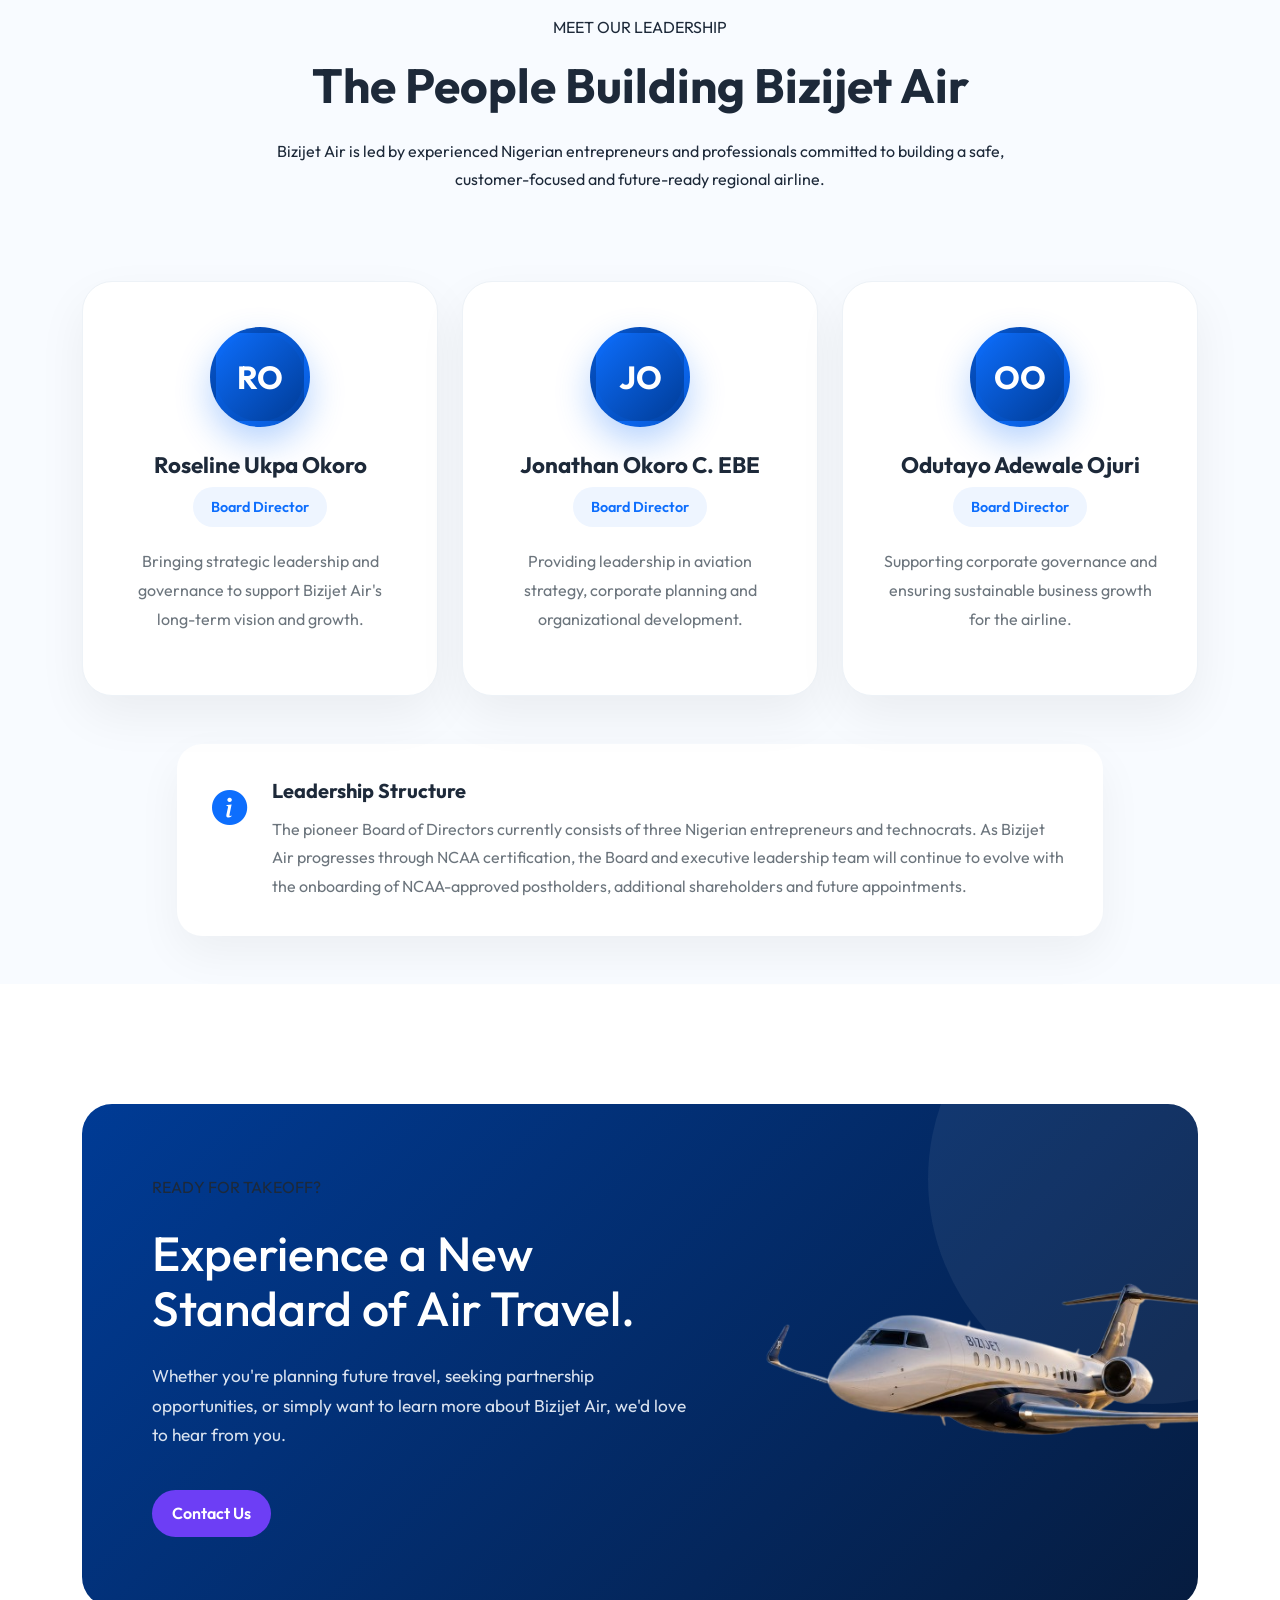
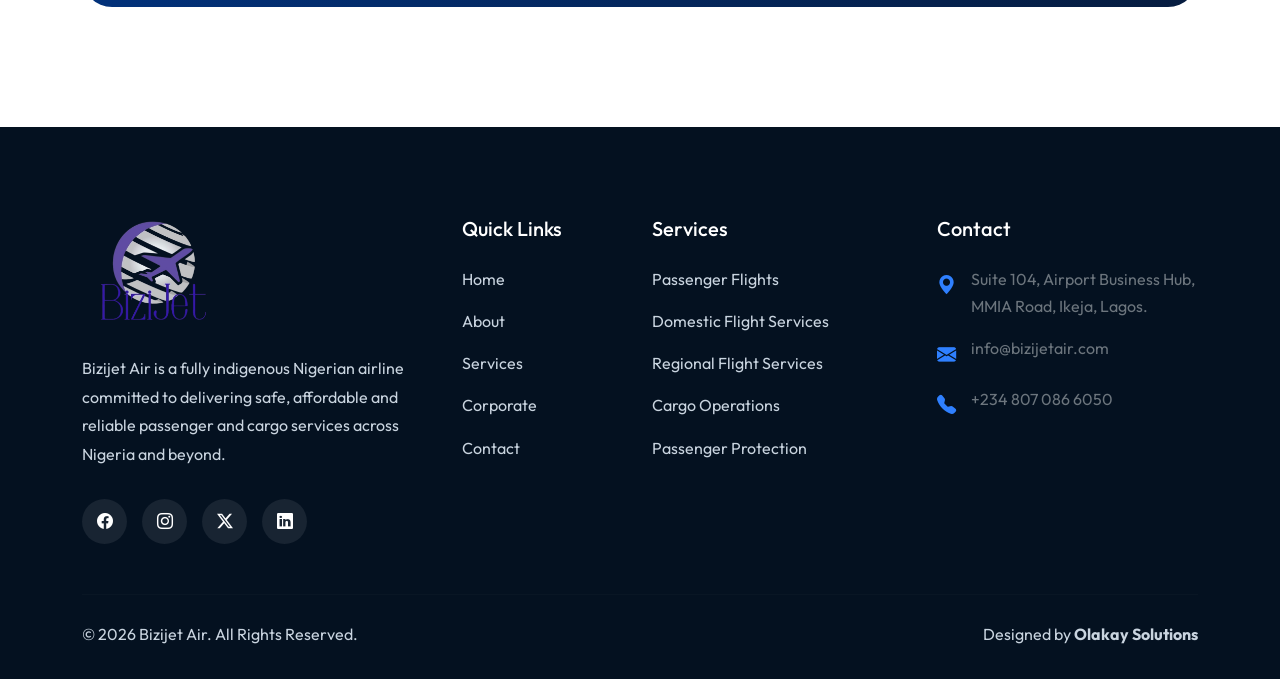
==== commit 58ac1f16: "Add files via upload" ====
--- a/about.html
+++ b/about.html
@@ -25,16 +25,16 @@
             <div class="mobile-menu">
                 <ul class="navbar-nav mx-auto">
                     <li class="nav-item">
-                        <a class="nav-link active"href="index.html">Home</a>
+                        <a class="nav-link" href="index.html">Home</a>
                     </li>
                     <li class="nav-item">
-                        <a class="nav-link"href="about.html">About</a>
+                        <a class="nav-link active" href="about.html">About</a>
                     </li>
                     <li class="nav-item">
-                        <a class="nav-link"href="services.html">Services</a>
+                        <a class="nav-link" href="services.html">Services</a>
                     </li>
                     <li class="nav-item">
-                        <a class="nav-link"href="corporate.html">Corporate</a>
+                        <a class="nav-link" href="corporate.html">Corporate</a>
                     </li>
                     <li class="nav-item">
                         <a class="nav-link" href="contact.html">Contact</a>
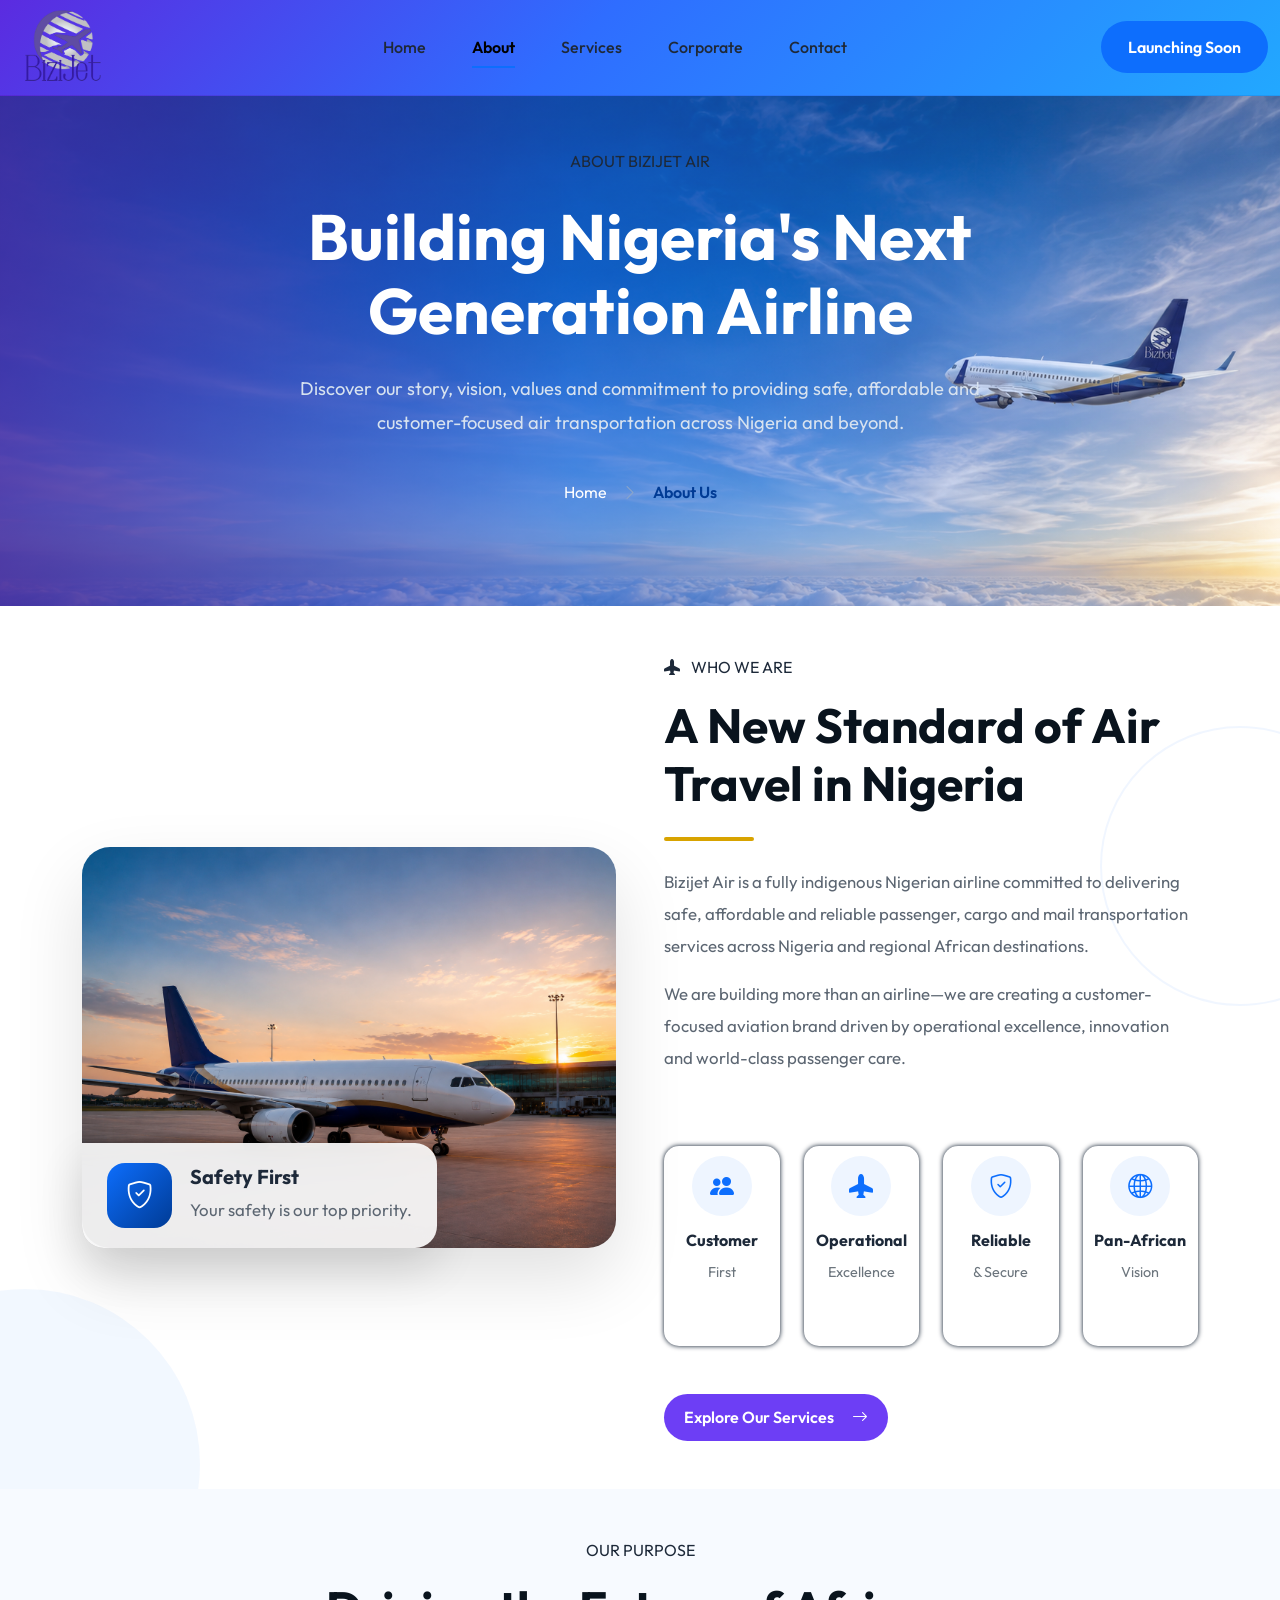
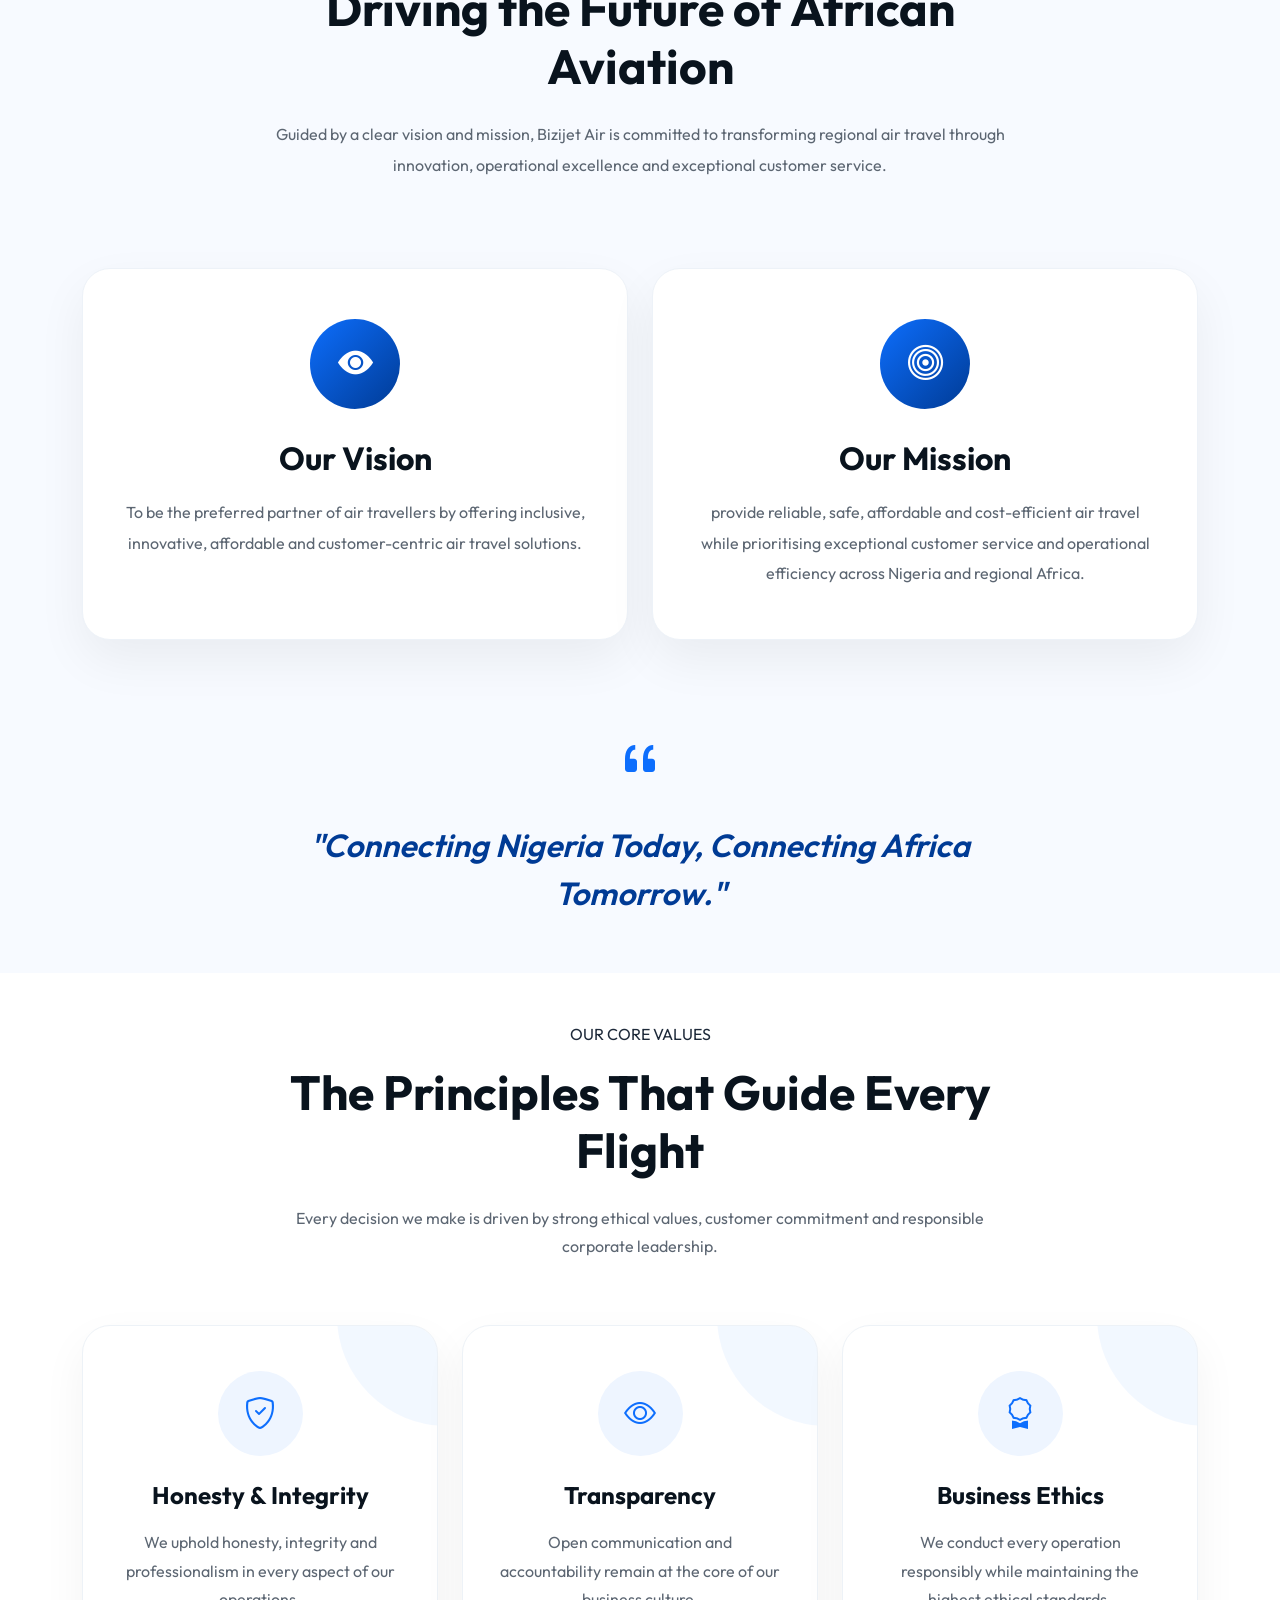
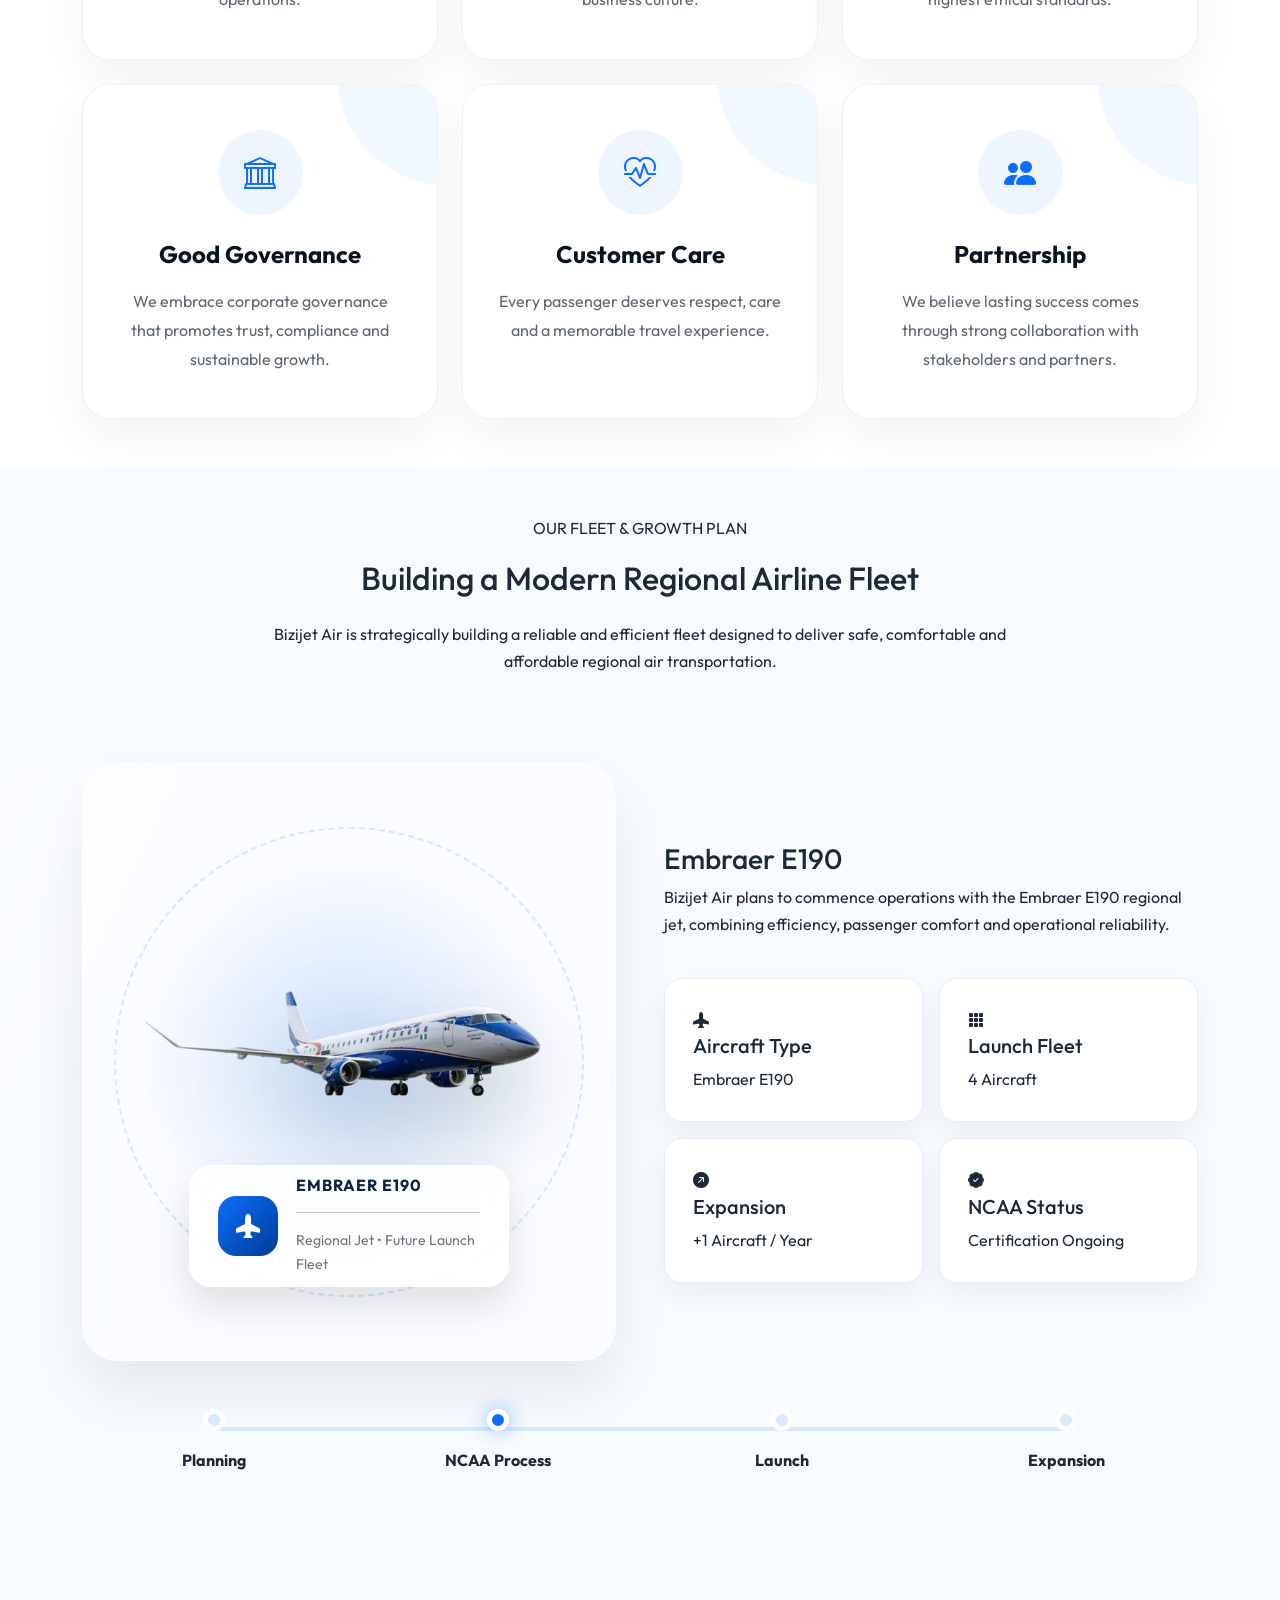
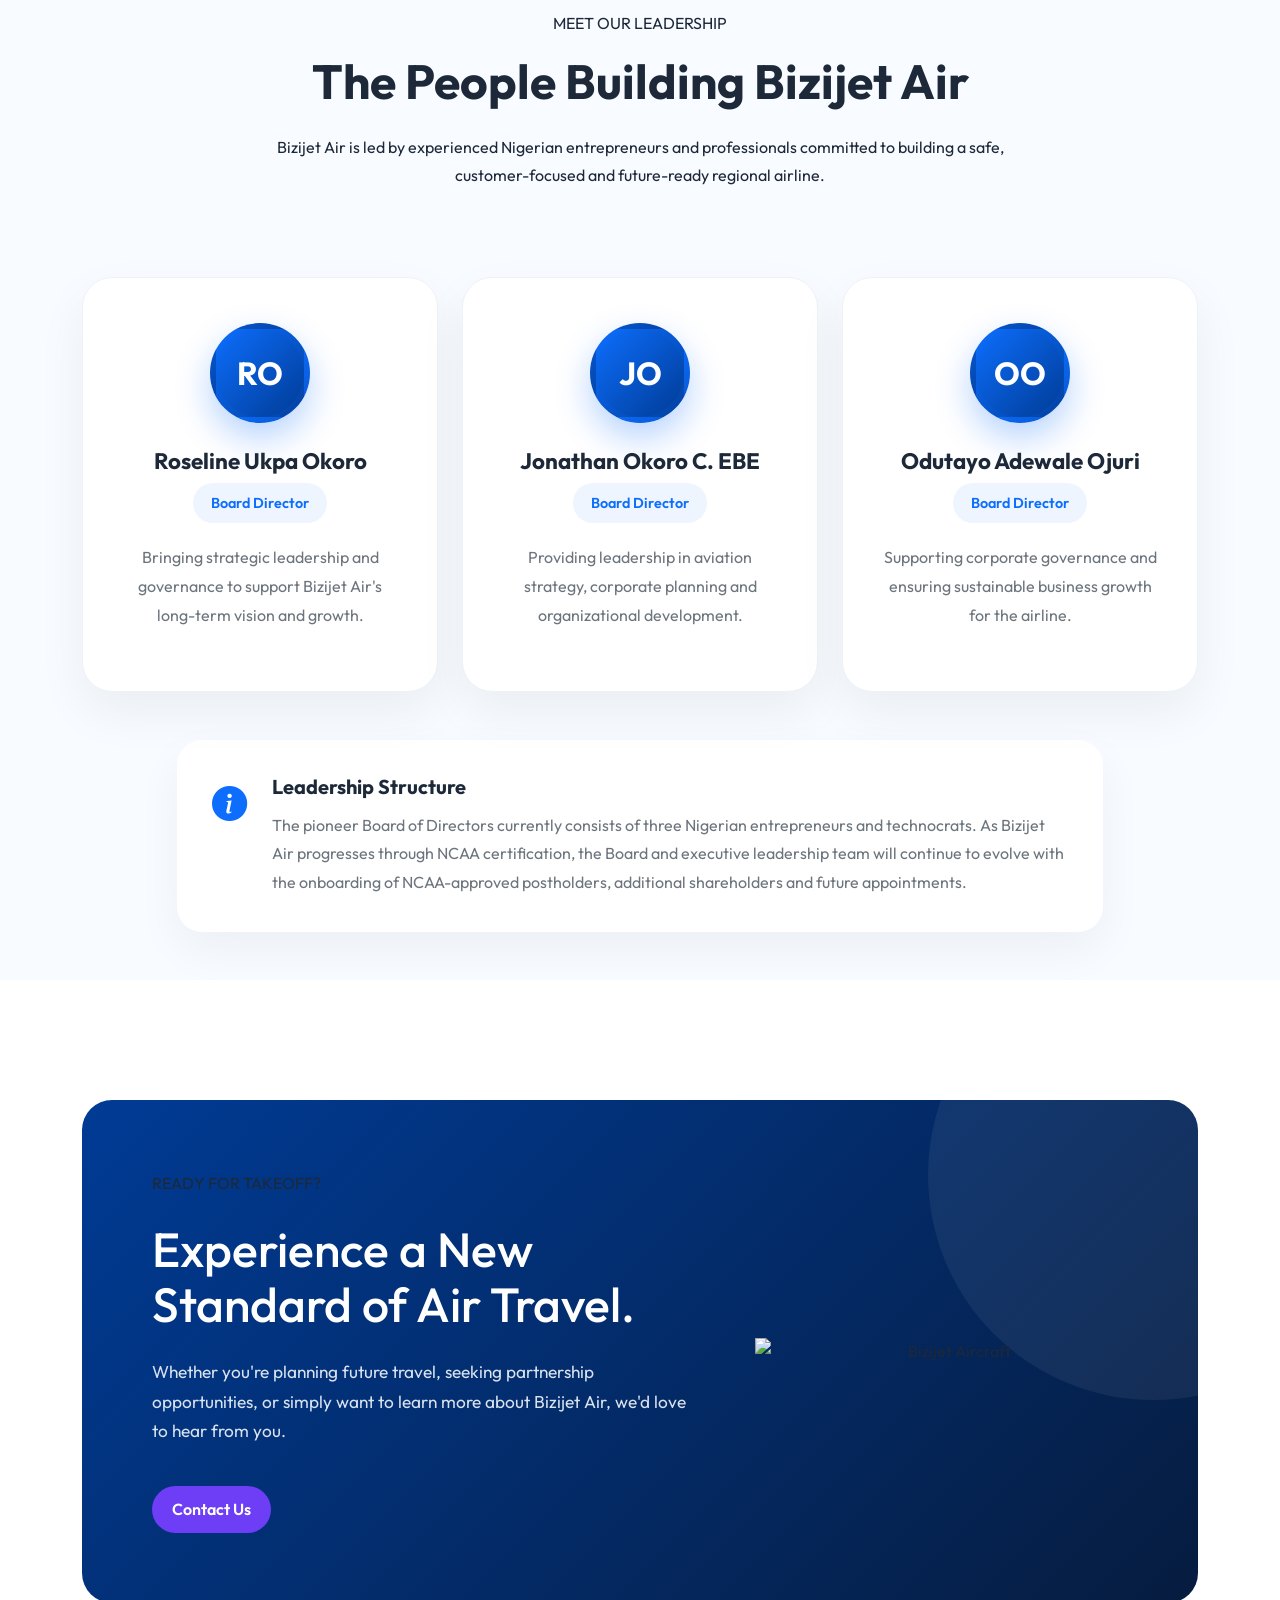
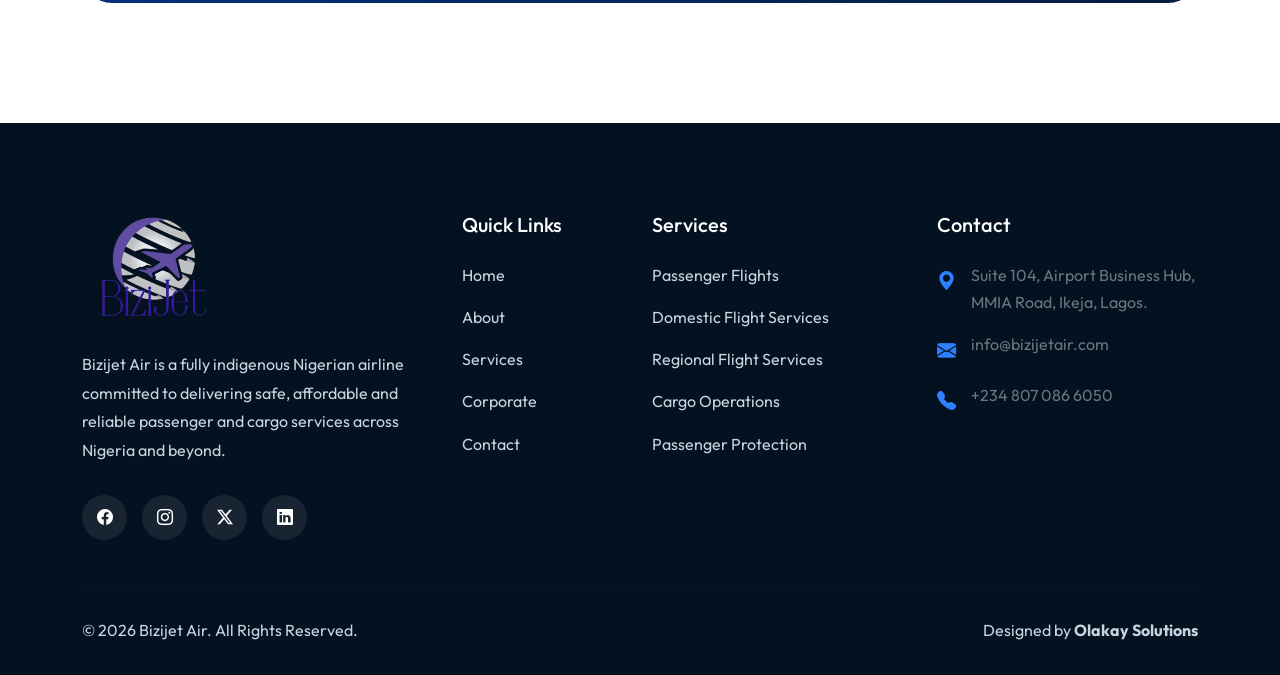
==== commit cfd82a59: "Add files via upload" ====
--- a/about.html
+++ b/about.html
@@ -312,9 +312,9 @@
             <!-- LEFT -->
 
             <div class="col-lg-6">
-                <div class="fleet-glass">
+                <div class="fleet-glass p-lg-5">
                     <div class="fleet-image">
-                        <img src="images/embraer-e190.jpg" class="img-fluid" alt="Embraer E190">
+                        <img src="images/embraer-e190.jpg" class="img-fluid w-100" alt="Embraer E190">
                         <div class="fleet-badge">
                             <div class="badge-icon">
                                 <i class="bi bi-airplane-fill"></i>
@@ -495,7 +495,7 @@
                 </div>
 
                 <div class="col-lg-5 text-center">
-                    <img src="images/149201-removebg-preview.png" class="img-fluid cta-plane"alt="Bizijet Aircraft">
+                    <img src="images/cta-plane.webp" class="img-fluid cta-plane"alt="Bizijet Aircraft">
                 </div>
             </div>
         </div>
--- a/style.css
+++ b/style.css
@@ -123,7 +123,11 @@
 /*=========================
         MOBILE
 ==========================*/
-
+.mobile-menu{
+    display: flex;
+    align-items: center;
+    width: 100%;
+}
 @media(max-width:991px){
 
 .mobile-menu{
@@ -284,7 +288,7 @@
 
     max-height:100vh;
 
-    background:url("images/image.png") center/cover no-repeat;
+    background:url("images/home-hero.webp") 80% center/cover no-repeat;
 
     position:relative;
 
@@ -1545,6 +1549,7 @@
     max-width:560px;
     animation:floatPlane 5s ease-in-out infinite;
     transform: translateX(20px);
+    width: 100%;
 }
 
 @keyframes floatPlane{
@@ -1759,7 +1764,7 @@
 
     justify-content:center;
 
-    background:url("images/about-hero.jpg") center center/cover no-repeat;
+    background:url("images/about-hero.webp") 66% center/cover no-repeat;
 
     overflow:hidden;
 
@@ -2719,17 +2724,11 @@
 ==============================*/
 
 .fleet-image{
-
     position:relative;
-
     display:flex;
-
     justify-content:center;
-
     align-items:center;
-
     min-height:500px;
-
 }
 @keyframes planeFloat{
 
@@ -2786,19 +2785,12 @@
 /* Decorative Circle */
 
 .fleet-image::after{
-
     content:"";
-
     position:absolute;
-
     width:470px;
-
     height:470px;
-
     border-radius:50%;
-
     border:2px dashed rgba(13,110,253,.15);
-
 }
 
 /*=============================
@@ -2806,27 +2798,22 @@
 ==============================*/
 
 .fleet-image img{
-
     max-width:100%;
-
     width:520px;
-
     position:relative;
-
     z-index:5;
-
     filter:drop-shadow(0 35px 45px rgba(0,0,0,.18));
-
     animation:planeFloat 5s ease-in-out infinite;
-
     transition:.4s;
-
+}
+@media(max-width: 600px) {
+    .fleet-image{
+        width: 100%;
+    }
 }
 
 .fleet-image:hover img{
-
     transform:scale(1.04);
-
 }
 /*=============================
       FLEET TIMELINE
@@ -2936,245 +2923,123 @@
 
 }
 .fleet-glass{
-
     position:relative;
-
-    padding:50px;
-
+    /* padding:10px; */
     border-radius:35px;
-
     background:rgba(255,255,255,.35);
-
     backdrop-filter:blur(18px);
-
     -webkit-backdrop-filter:blur(18px);
-
     border:1px solid rgba(255,255,255,.45);
-
     box-shadow: 0 30px 60px rgba(0,0,0,.08), inset 0 1px 1px rgba(255,255,255,.65);
-
 }
 .fleet-glass::before{
-
     content:"";
-
     position:absolute;
-
     top:0;
-
     left:-50%;
-
     width:50%;
-
     height:100%;
-
-    background:
-
-        linear-gradient(
-
-            90deg,
-
-            transparent,
-
-            rgba(255,255,255,.28),
-
-            transparent
-
-        );
-
+    background:linear-gradient(90deg, transparent, rgba(255,255,255,.28), transparent);
     transform:skewX(-25deg);
-
 }
 /*=============================
       FLEET BADGE
 ==============================*/
-
 .fleet-badge{
-
     position:absolute;
-
     left:50%;
-
     bottom:25px;
-
     transform:translateX(-50%);
-
     display:flex;
-
     align-items:center;
-
     gap:18px;
-
     padding:10px 28px;
-
     width:320px;
-
     border-radius:22px;
-
     background:rgba(255,255,255,.92);
-
     backdrop-filter:blur(18px);
-
     -webkit-backdrop-filter:blur(18px);
-
-    box-shadow:
-        0 18px 40px rgba(0,0,0,.12);
-
+    box-shadow: 0 18px 40px rgba(0,0,0,.12);
     border:1px solid rgba(255,255,255,.5);
-
     z-index:20;
-
     transition:.35s;
-
-}
-
+}
 .fleet-badge:hover{
-
     transform:translateX(-50%) translateY(-8px);
-
-    box-shadow:
-        0 25px 55px rgba(0,0,0,.18);
-
-}
-
+    box-shadow:0 25px 55px rgba(0,0,0,.18);
+}
 .badge-icon{
-
     width:60px;
-
     height:60px;
-
     border-radius:18px;
-
     background:linear-gradient(135deg, #0d6efd, #003b95);
-
     display:flex;
-
     justify-content:center;
-
     align-items:center;
-
     flex-shrink:0;
-
 }
 
 .badge-icon i{
-
     color:#fff;
-
     font-size:1.5rem;
-
-}
-
+}
 .fleet-badge h5{
-
     margin:0;
-
     font-size:1rem;
-
     font-weight:700;
-
     letter-spacing:1px;
-
     color:#0a2342;
-
-}
-
+}
 .fleet-badge span{
-
     display:block;
-
     /* margin-top:5px; */
-
     color:#6c757d;
-
     font-size:.88rem;
-
-}
-
+}
 /*=====================================
         LEADERSHIP
 ======================================*/
-
 .leadership-section{
-
     padding:120px 0;
-
     background:#f8fbff;
-
-}
-
+}
 .leadership-section h2{
-
     font-size:3rem;
-
     font-weight:700;
-
-}
-
+}
 /*=========================
       LEADER CARD
 ==========================*/
-
 .leader-card{
-
     background:#fff;
-
     padding:45px 35px;
-
     border-radius:30px;
-
     text-align:center;
-
     height:100%;
-
     box-shadow:0 20px 50px rgba(0,0,0,.06);
-
     transition:.35s;
-
     border:1px solid #edf2f7;
-
     position:relative;
-
     overflow:hidden;
-
-}
-
+}
 .leader-card::before{
-
     content:"";
-
     position:absolute;
-
     top:0;
-
     left:0;
-
     width:100%;
-
     height:5px;
-
     background:linear-gradient(90deg,#0d6efd,#4facfe);
-
     transform:scaleX(0);
-
     transition:.35s;
-
-}
-
+}
 .leader-card:hover::before{
-
     transform:scaleX(1);
-
-}
-
+}
 .leader-card:hover{
-
     transform:translateY(-10px);
-
     box-shadow:0 30px 65px rgba(0,0,0,.10);
-
-}
-
+}
 /*=========================
         AVATAR
 ==========================*/
@@ -3337,27 +3202,16 @@
 ======================================*/
 
 .services-hero{
-
     position:relative;
-
     min-height:55vh;
-
     display:flex;
-
     align-items:center;
-
     overflow:hidden;
-
-    background: linear-gradient(
-        90deg,rgba(0,32,91,.95) 0%, rgba(0,52,130,.88) 35%, rgba(0,52,130,.15) 70%),
-        url("images/services-hero.png");
+    background: linear-gradient(90deg,rgba(0,32,91,.95) 0%, rgba(0,52,130,.88) 35%, rgba(0,52,130,.15) 70%), url("images/services-hero.webp");
     background-size:cover;
-
     background-position:center right;
-
     background-repeat:no-repeat;
     color: #fff;
-
 }
 .services-hero h1{
 
@@ -5650,7 +5504,7 @@
 
     background: linear-gradient(
         90deg,rgba(0,32,91,.95) 0%, rgba(0,52,130,.88) 35%, rgba(0,52,130,.15) 70%),
-        url("images/contact-hero.png");
+        url("images/contact-hero.webp");
     background-size:cover;
 
     background-position:center right;
